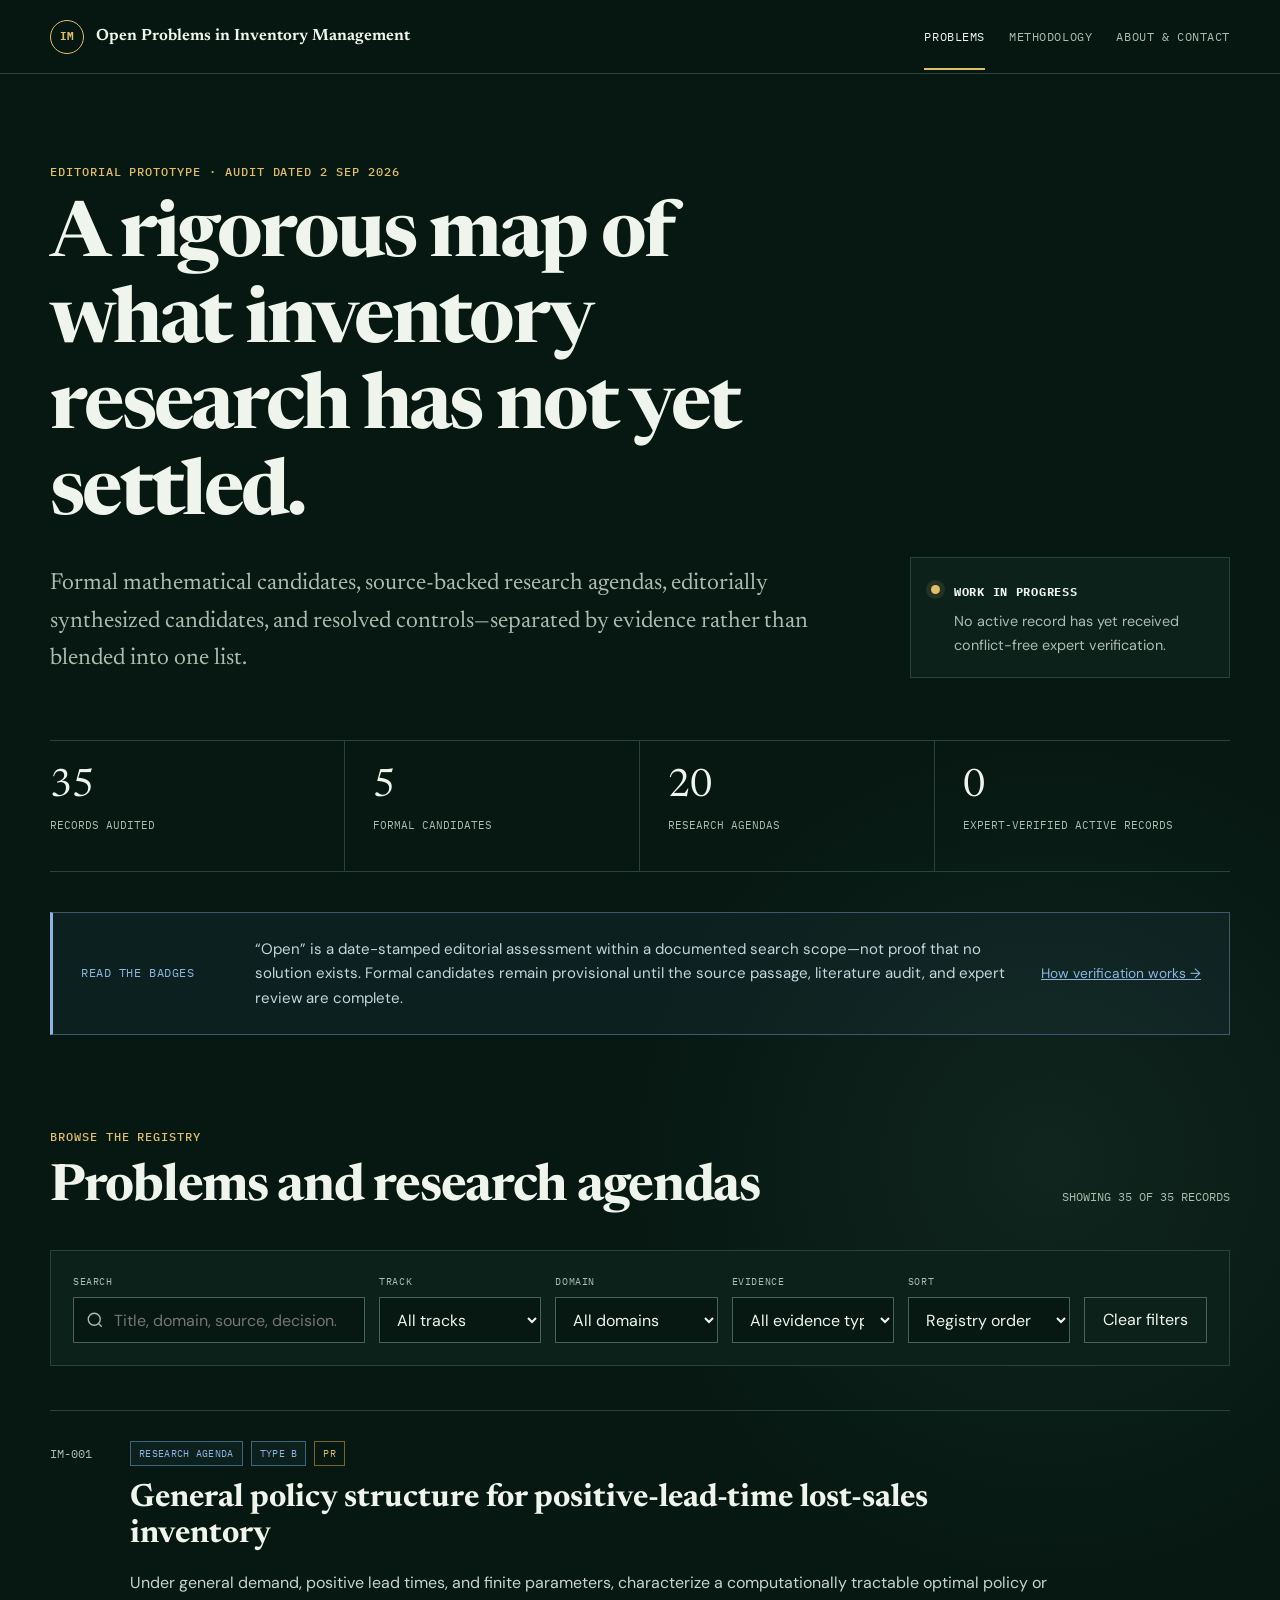
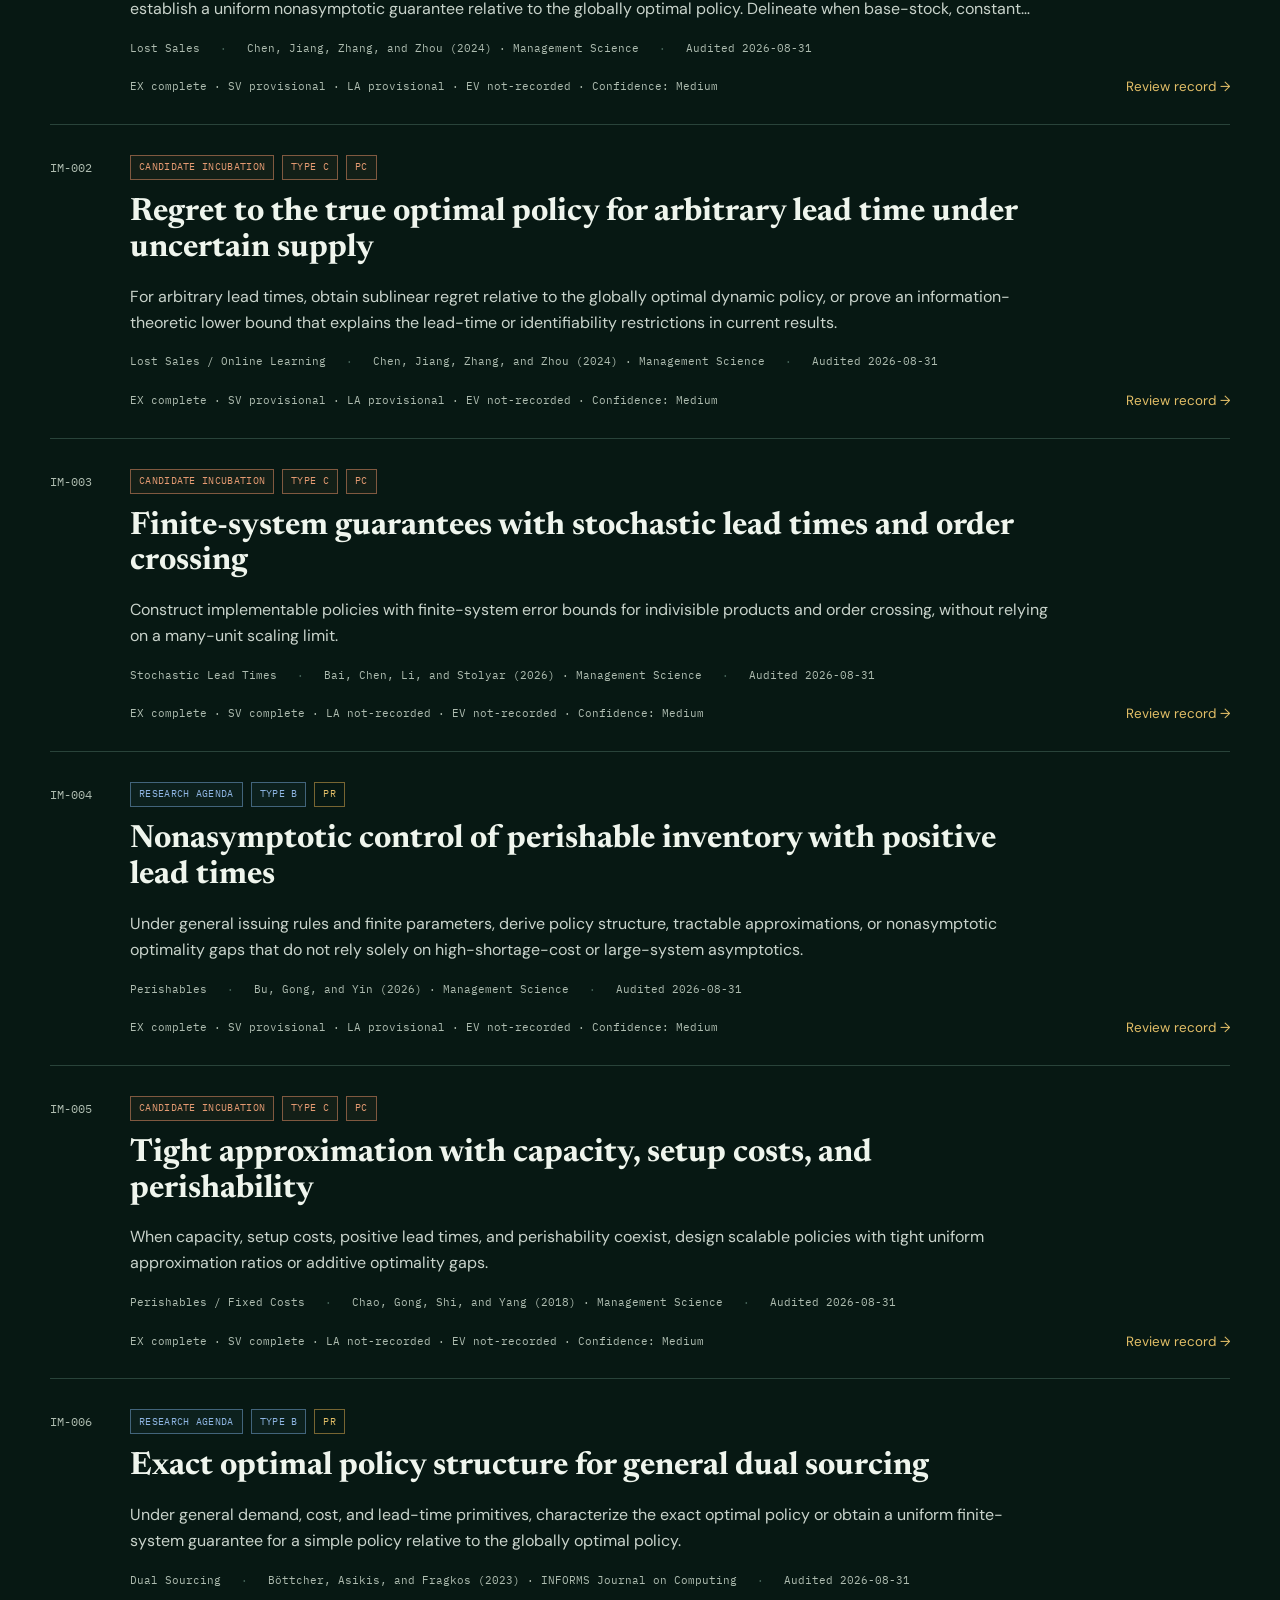
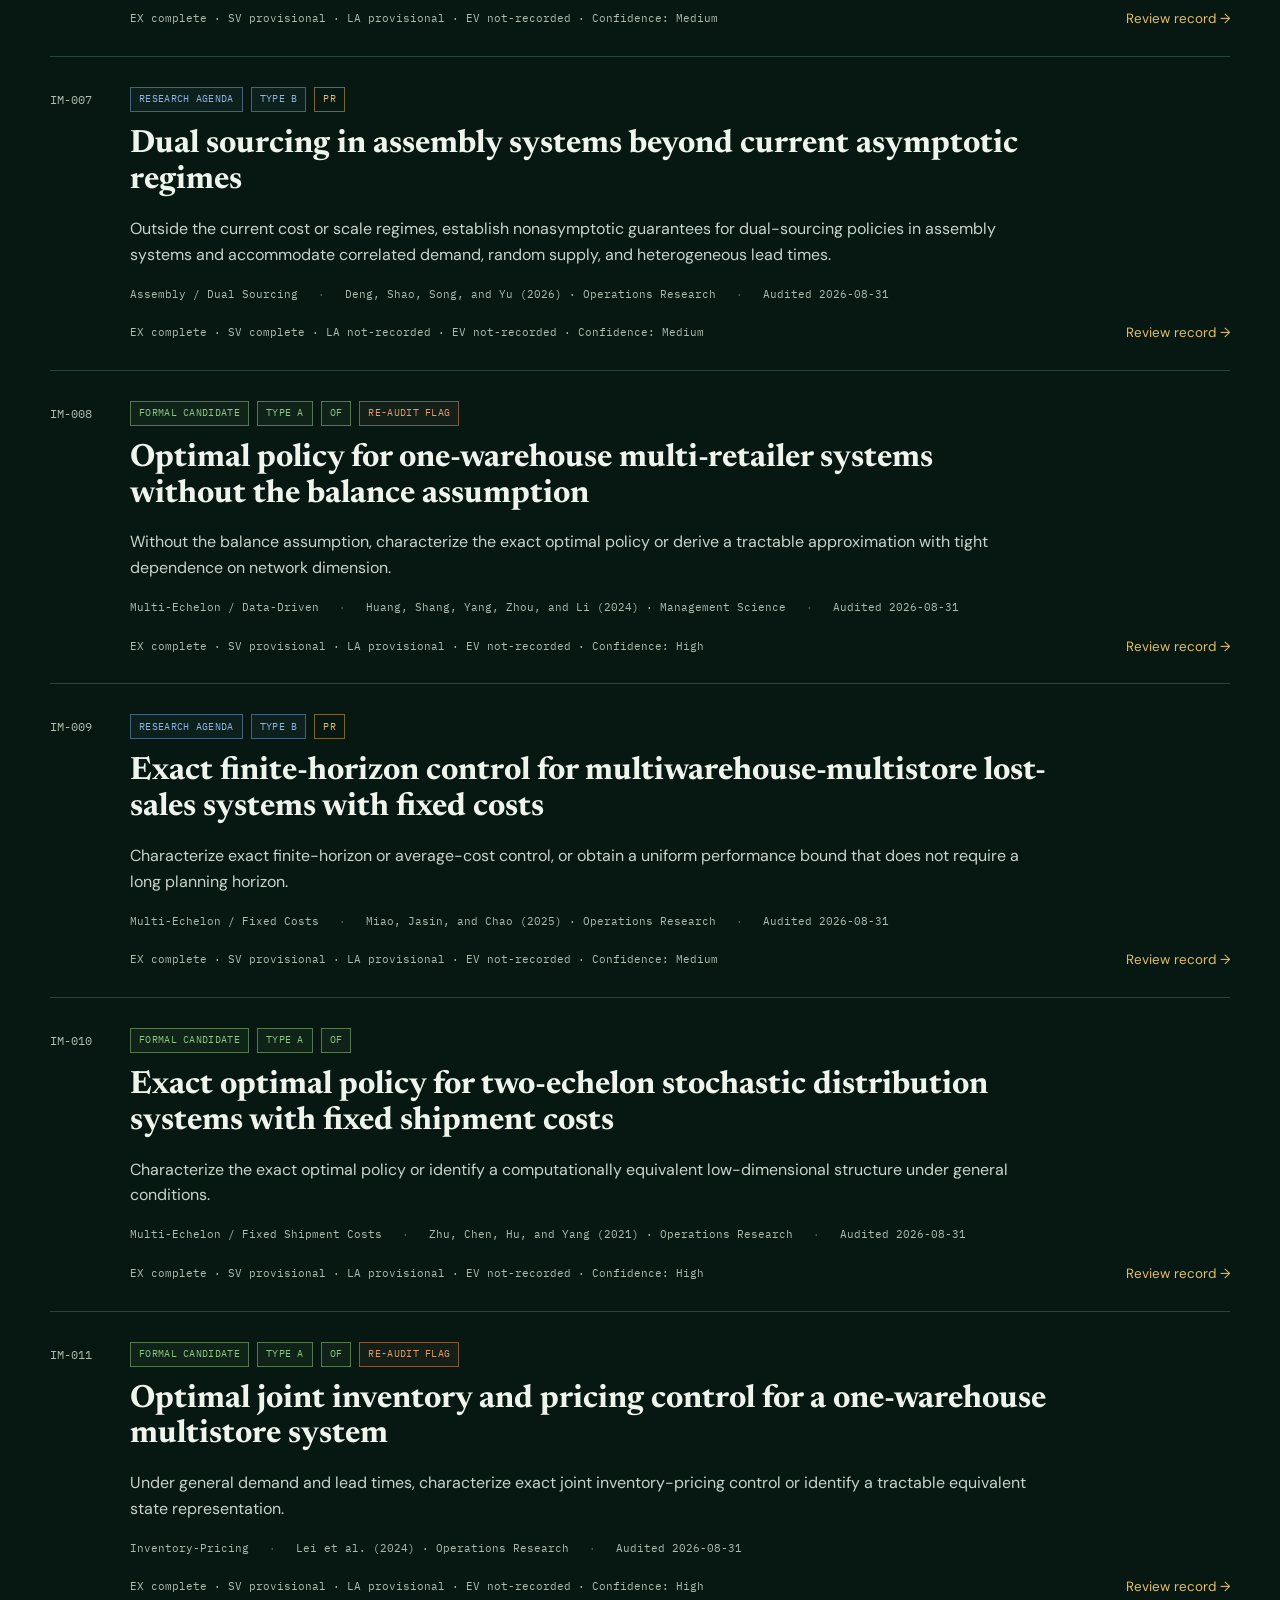
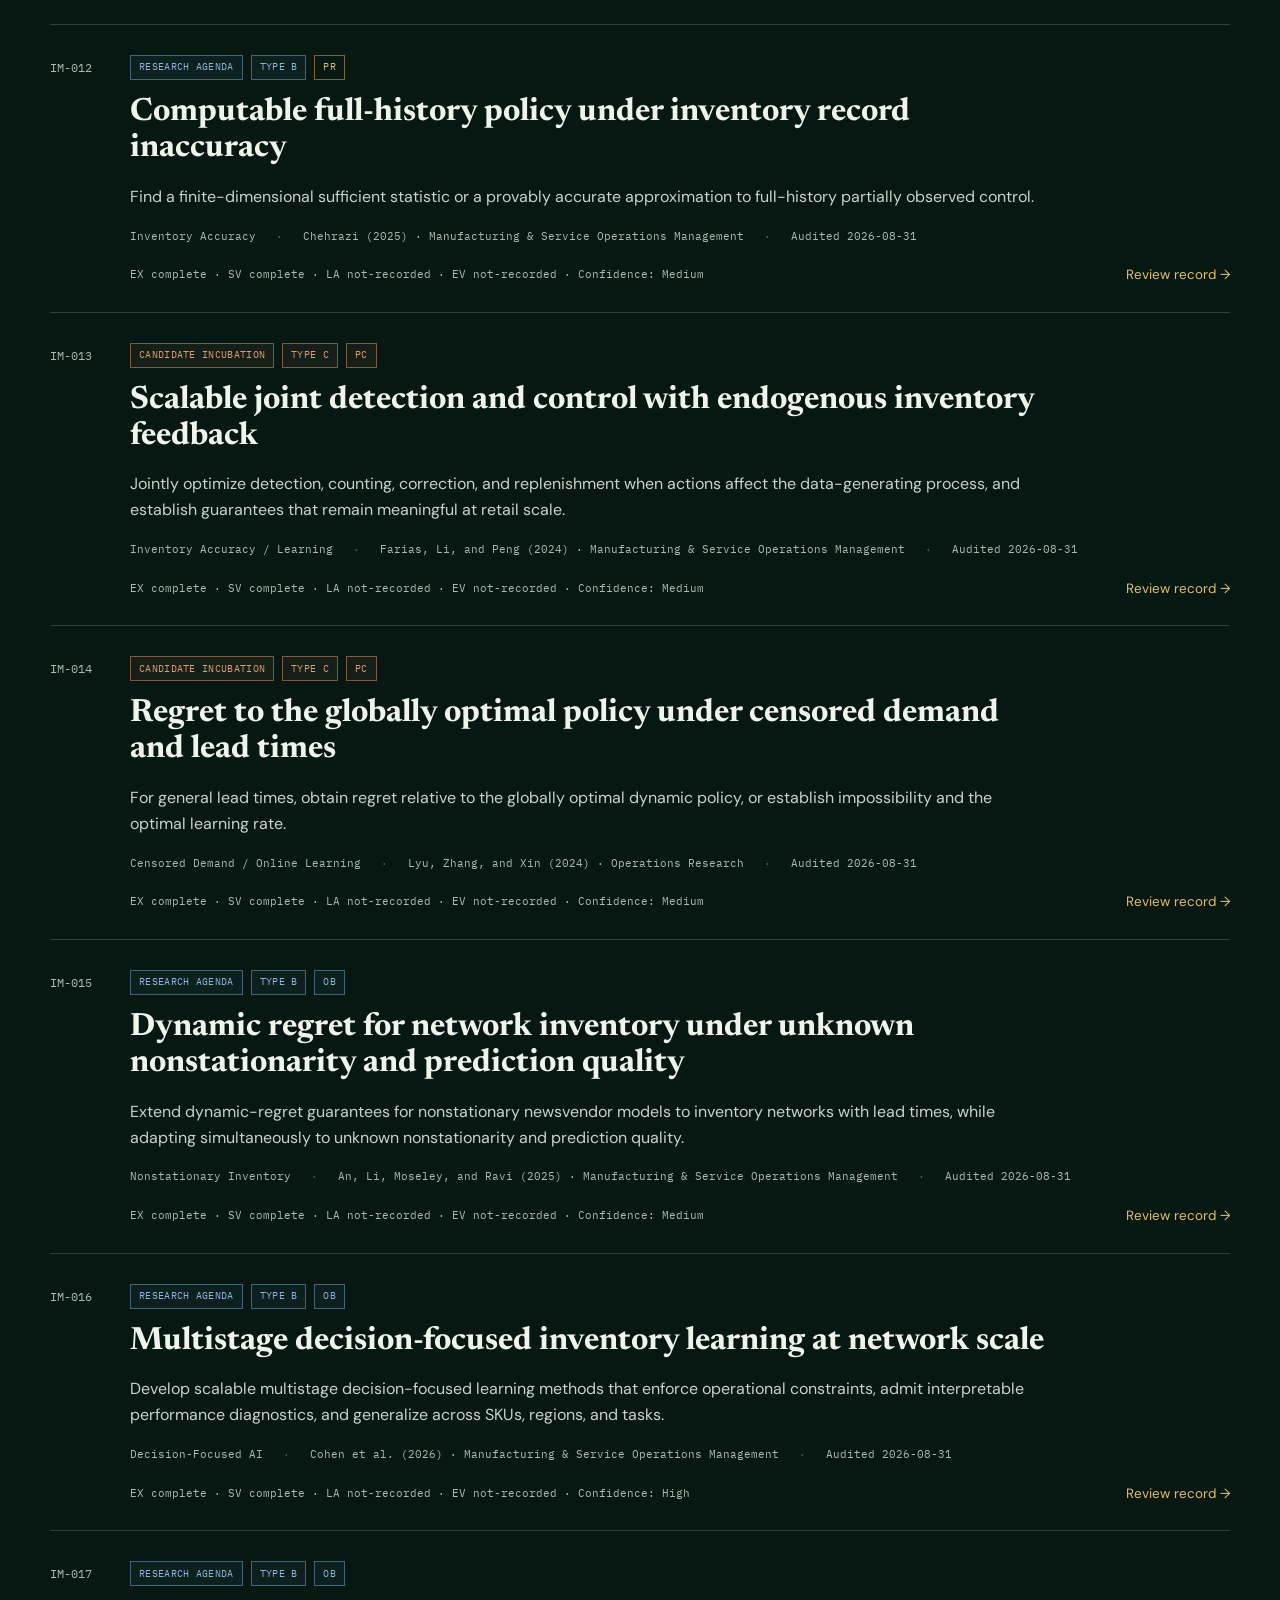
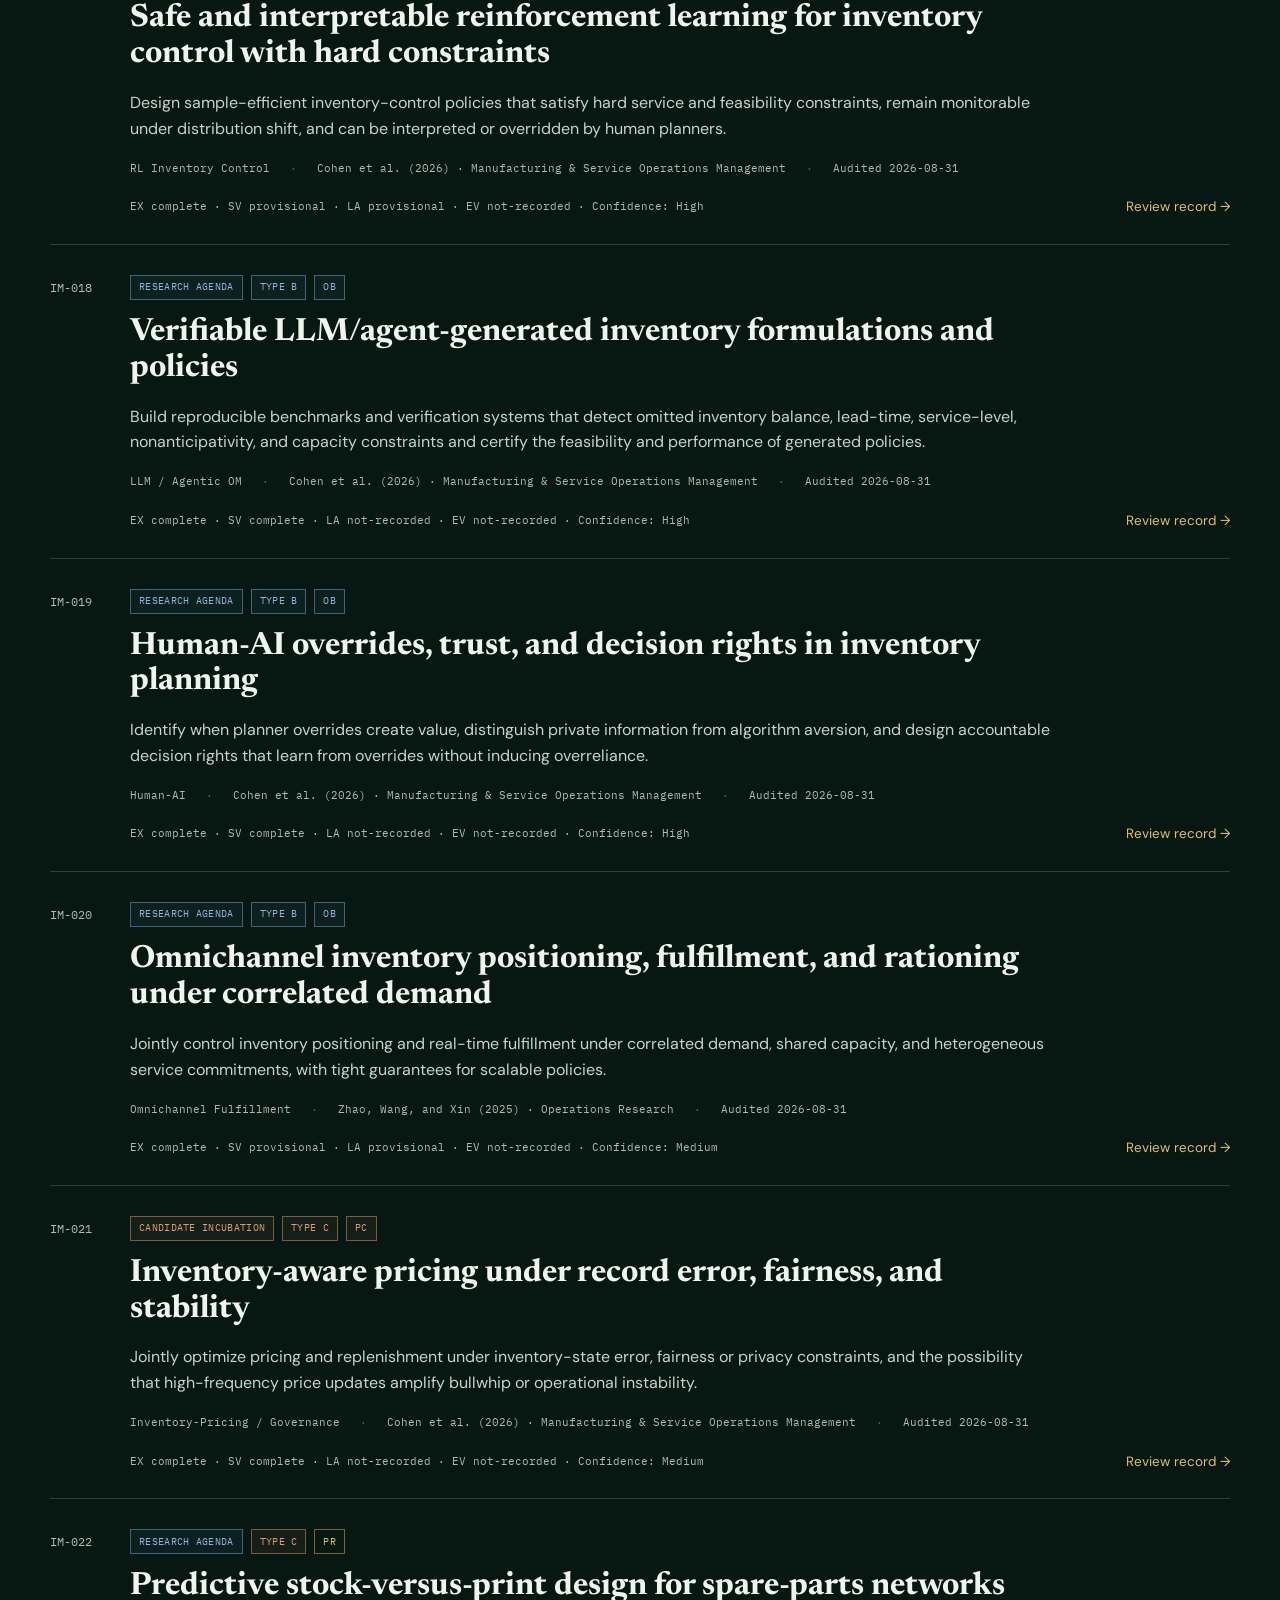
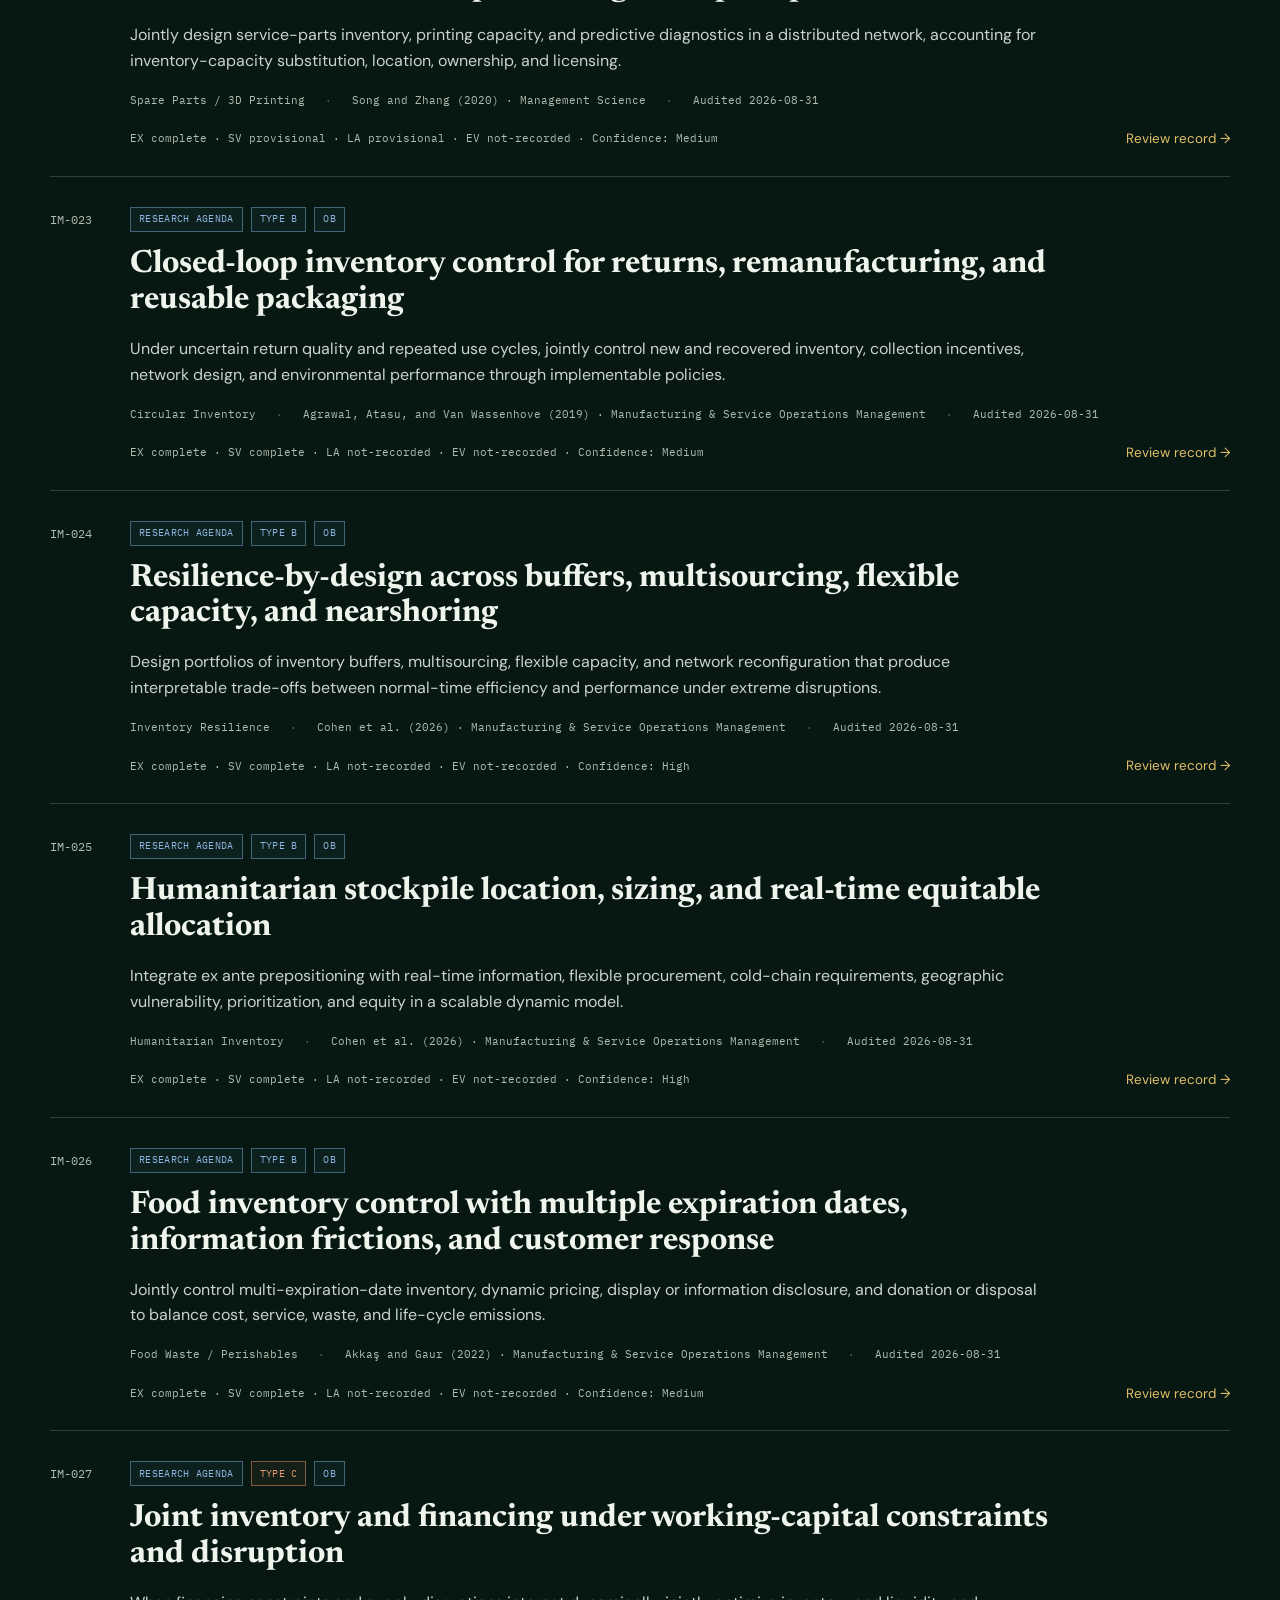
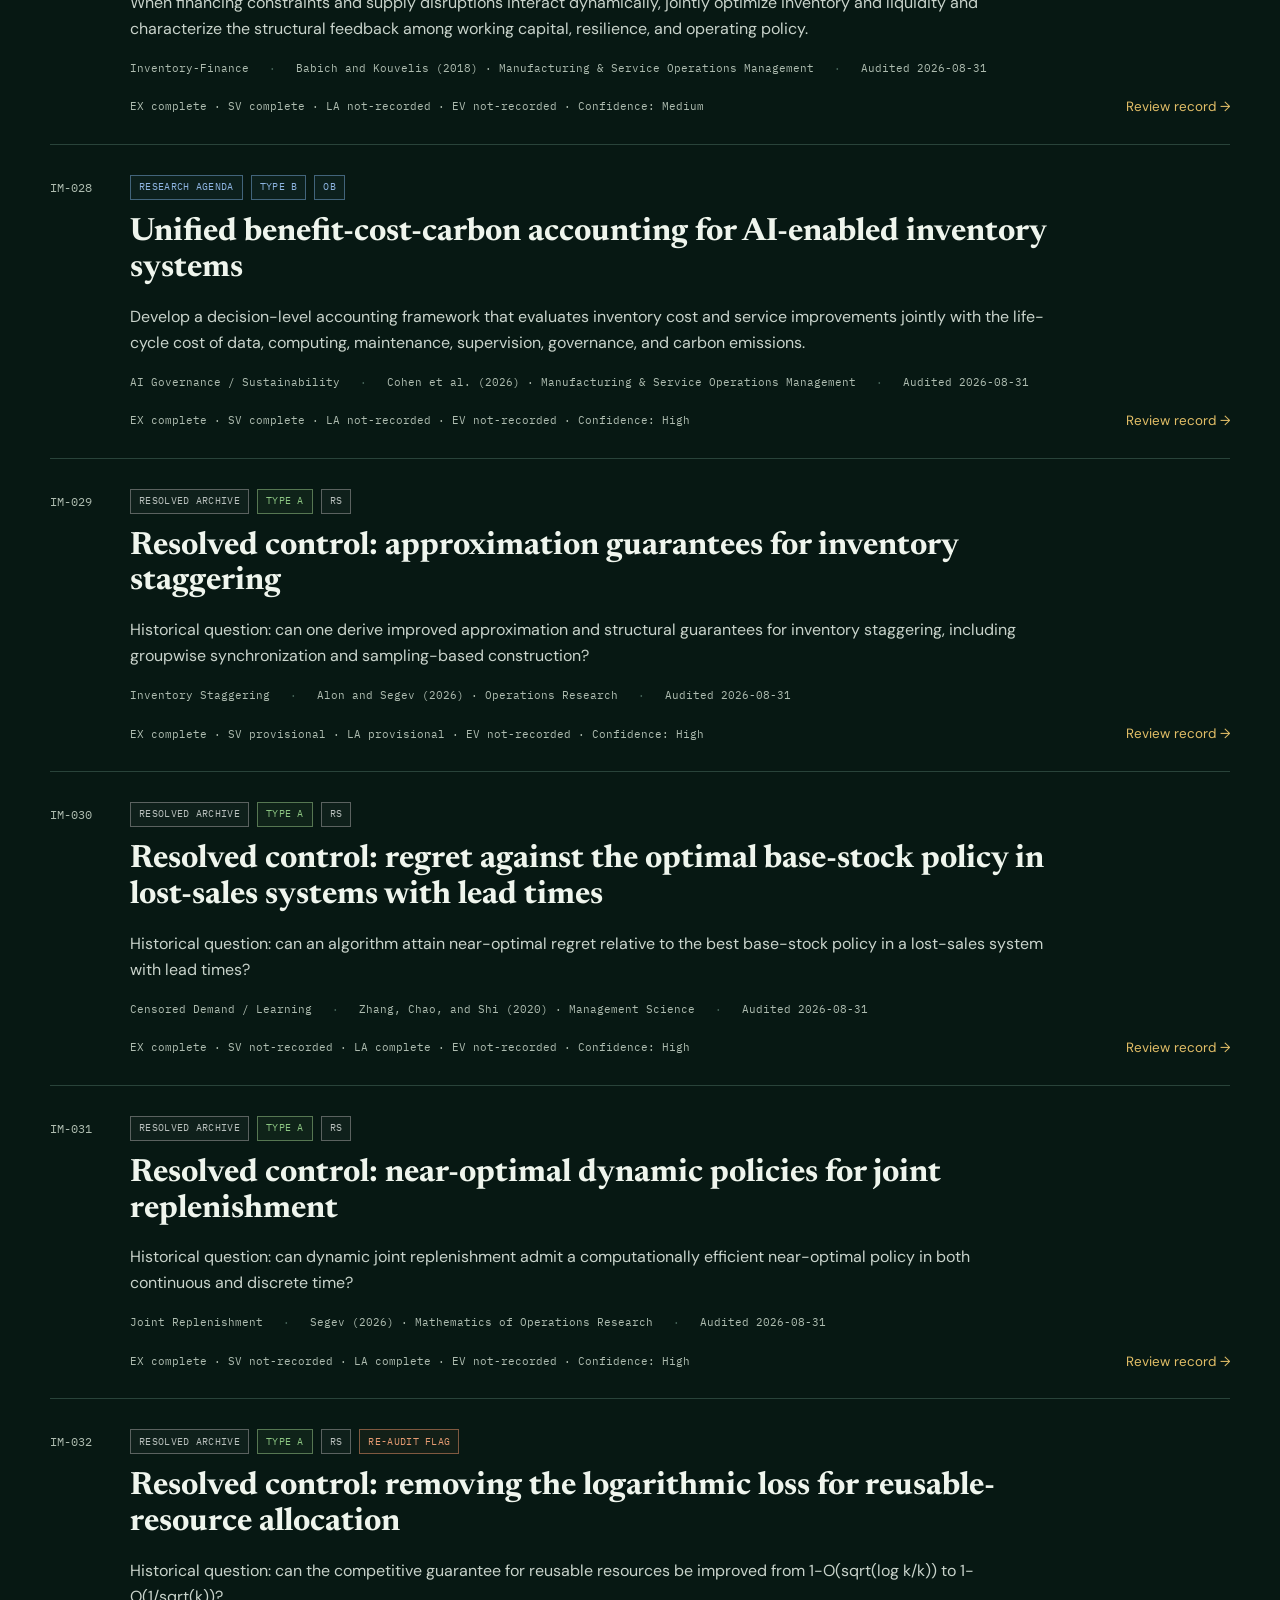
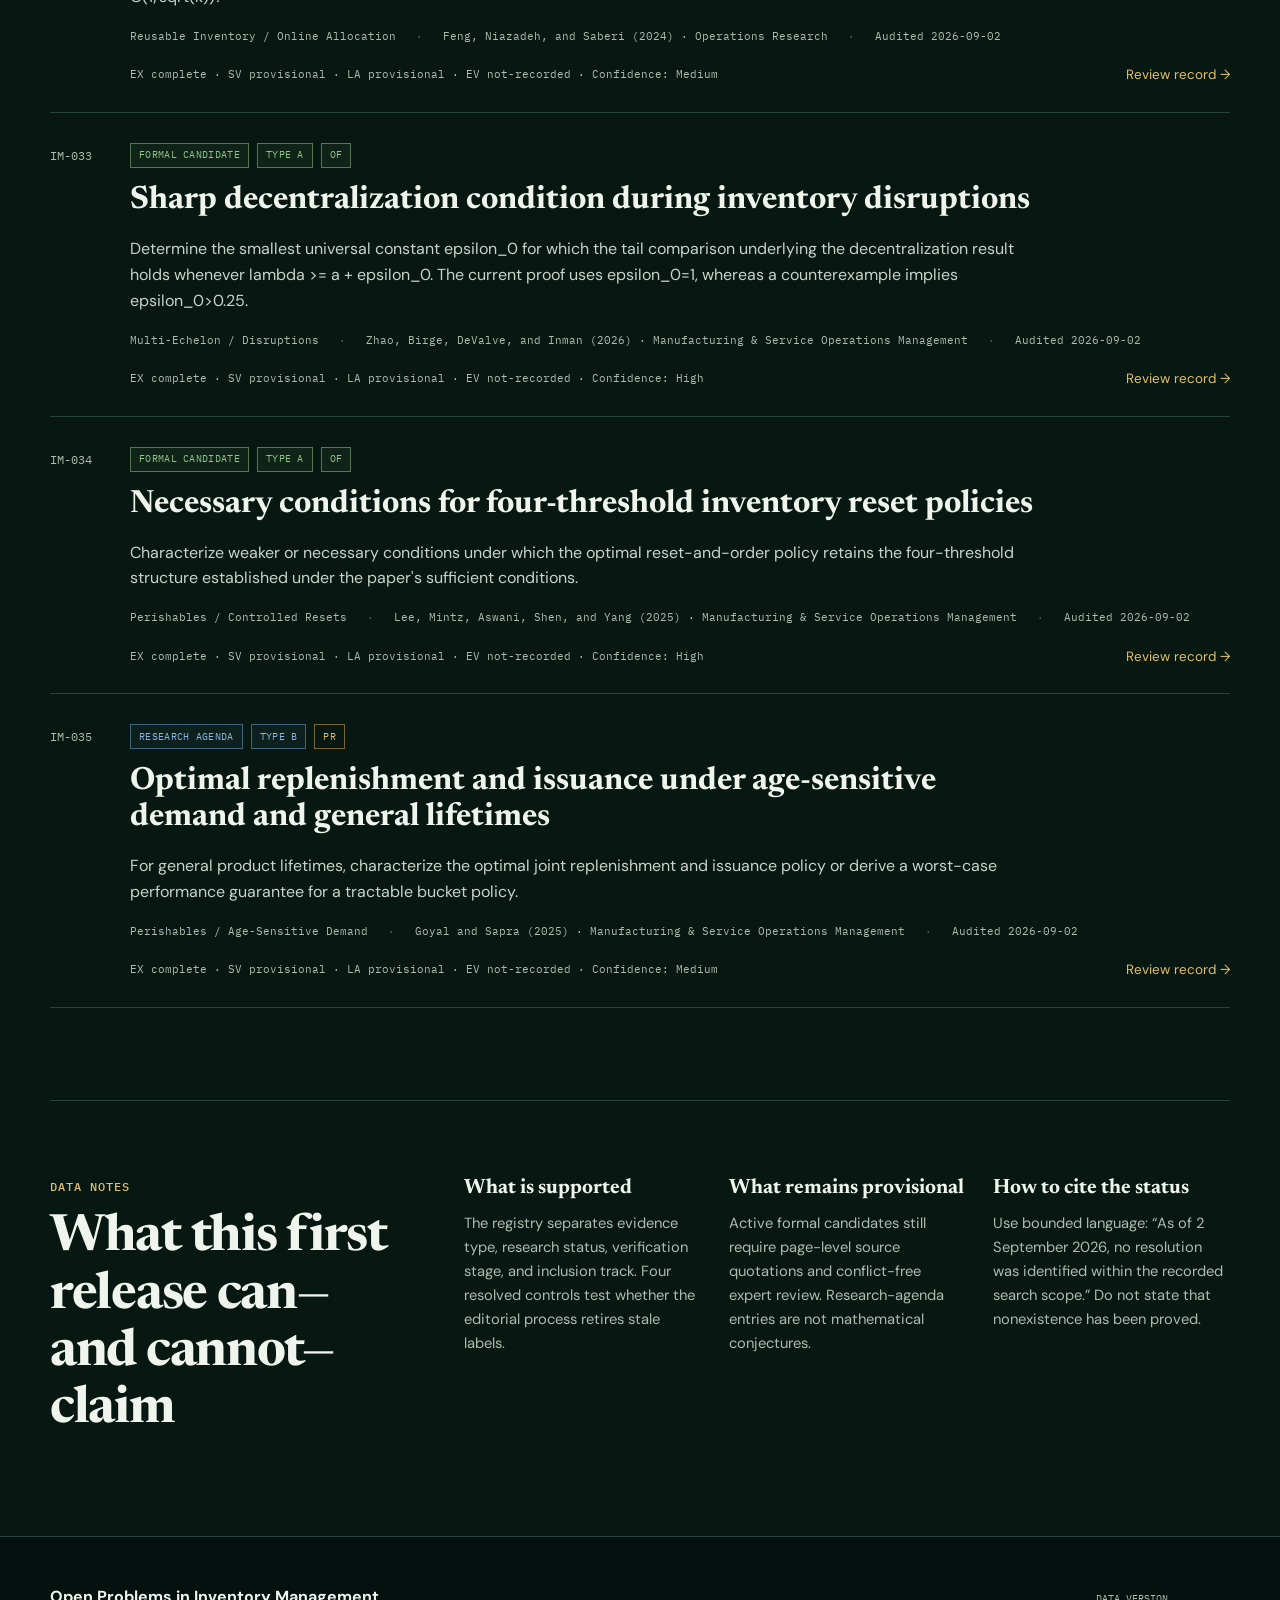
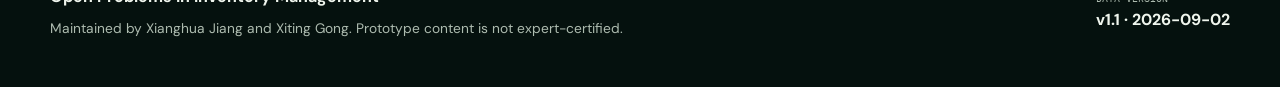
==== index.html @ 767cde1c "Normalize published registry files" ====
<!doctype html>
<html lang="en">
  <head>
    <meta charset="utf-8" />
    <meta name="viewport" content="width=device-width, initial-scale=1" />
    <meta
      name="description"
      content="A date-stamped, evidence-aware registry of open problems and research agendas in inventory management."
    />
    <meta property="og:title" content="Open Problems in Inventory Management" />
    <meta
      property="og:description"
      content="Formal candidates, research agendas, editorial candidates, and resolved controls—kept rigorously separate."
    />
    <meta property="og:image:width" content="1728" />
    <meta property="og:image:height" content="920" />
    <meta name="twitter:card" content="summary_large_image" />
    <meta name="twitter:title" content="Open Problems in Inventory Management" />
    <meta
      name="twitter:description"
      content="An evidence-aware registry for the inventory research community."
    />
    <meta name="twitter:image" content="https://nusjxh.github.io/open-problems-in-inventory-management/assets/open-graph.png" />
    <meta property="og:image" content="https://nusjxh.github.io/open-problems-in-inventory-management/assets/open-graph.png" />
    <link rel="canonical" href="https://nusjxh.github.io/open-problems-in-inventory-management/" />
    <title>Open Problems in Inventory Management</title>
    <link rel="stylesheet" href="assets/styles.css?v=1.1.0" />
    <script defer src="assets/app.js?v=1.1.0"></script>
  </head>
  <body>
    <a class="skip-link" href="#problem-registry">Skip to the registry</a>
    <header class="site-header">
      <a class="brand" href="index.html" aria-label="Open Problems in Inventory Management home">
        <span class="brand-mark" aria-hidden="true">IM</span>
        <span>Open Problems in Inventory Management</span>
      </a>
      <nav aria-label="Primary navigation">
        <a class="active" href="index.html">Problems</a>
        <a href="methodology.html">Methodology</a>
        <a href="about.html">About &amp; contact</a>
      </nav>
    </header>

    <main>
      <section class="hero shell" aria-labelledby="page-title">
        <div class="hero-copy">
          <p class="eyebrow">Editorial prototype · audit dated 2 Sep 2026</p>
          <h1 id="page-title">A rigorous map of what inventory research has not yet settled.</h1>
          <p class="lede">
            Formal mathematical candidates, source-backed research agendas, editorially synthesized
            candidates, and resolved controls—separated by evidence rather than blended into one list.
          </p>
        </div>
        <aside class="hero-note" aria-label="Project status">
          <span class="status-light" aria-hidden="true"></span>
          <div>
            <strong>Work in progress</strong>
            <p>No active record has yet received conflict-free expert verification.</p>
          </div>
        </aside>
      </section>

      <section class="shell stats-grid" aria-label="Registry overview">
        <article>
          <span id="stat-total" class="stat-value">35</span>
          <span class="stat-label">records audited</span>
        </article>
        <article>
          <span id="stat-formal" class="stat-value">5</span>
          <span class="stat-label">formal candidates</span>
        </article>
        <article>
          <span id="stat-agenda" class="stat-value">20</span>
          <span class="stat-label">research agendas</span>
        </article>
        <article>
          <span id="stat-expert" class="stat-value">0</span>
          <span class="stat-label">expert-verified active records</span>
        </article>
      </section>

      <section class="shell evidence-banner" aria-label="Verification warning">
        <div class="banner-kicker">Read the badges</div>
        <p>
          “Open” is a date-stamped editorial assessment within a documented search scope—not proof that
          no solution exists. Formal candidates remain provisional until the source passage, literature
          audit, and expert review are complete.
        </p>
        <a href="methodology.html#verification">How verification works <span aria-hidden="true">→</span></a>
      </section>

      <section id="problem-registry" class="shell registry" aria-labelledby="registry-title">
        <div class="section-heading">
          <div>
            <p class="eyebrow">Browse the registry</p>
            <h2 id="registry-title">Problems and research agendas</h2>
          </div>
          <p id="result-count" class="result-count" aria-live="polite">Loading records…</p>
        </div>

        <form class="filter-panel" id="filters" role="search">
          <label class="search-field">
            <span>Search</span>
            <span class="input-wrap">
              <svg aria-hidden="true" viewBox="0 0 24 24"><path d="m21 21-4.35-4.35m2.35-5.65a8 8 0 1 1-16 0 8 8 0 0 1 16 0Z" /></svg>
              <input id="search" type="search" placeholder="Title, domain, source, decision…" autocomplete="off" />
            </span>
          </label>
          <label>
            <span>Track</span>
            <select id="track-filter"><option value="">All tracks</option></select>
          </label>
          <label>
            <span>Domain</span>
            <select id="domain-filter"><option value="">All domains</option></select>
          </label>
          <label>
            <span>Evidence</span>
            <select id="evidence-filter"><option value="">All evidence types</option></select>
          </label>
          <label>
            <span>Sort</span>
            <select id="sort-filter">
              <option value="id">Registry order</option>
              <option value="confidence">Confidence first</option>
              <option value="audit">Latest audit first</option>
            </select>
          </label>
          <button id="clear-filters" class="secondary-button" type="button">Clear filters</button>
        </form>

        <div id="active-filters" class="active-filters" aria-live="polite"></div>
        <div id="problem-list" class="problem-list"></div>
        <div id="empty-state" class="empty-state" hidden>
          <h3>No matching records</h3>
          <p>Try a broader phrase or clear one of the filters.</p>
        </div>
      </section>

      <section id="data-notes" class="shell data-notes" aria-labelledby="data-notes-title">
        <div>
          <p class="eyebrow">Data notes</p>
          <h2 id="data-notes-title">What this first release can—and cannot—claim</h2>
        </div>
        <div class="note-columns">
          <article>
            <h3>What is supported</h3>
            <p>
              The registry separates evidence type, research status, verification stage, and inclusion
              track. Four resolved controls test whether the editorial process retires stale labels.
            </p>
          </article>
          <article>
            <h3>What remains provisional</h3>
            <p>
              Active formal candidates still require page-level source quotations and conflict-free expert
              review. Research-agenda entries are not mathematical conjectures.
            </p>
          </article>
          <article>
            <h3>How to cite the status</h3>
            <p>
              Use bounded language: “As of 2 September 2026, no resolution was identified within the recorded
              search scope.” Do not state that nonexistence has been proved.
            </p>
          </article>
        </div>
      </section>
    </main>

    <footer class="site-footer">
      <div class="shell footer-grid">
        <div>
          <strong>Open Problems in Inventory Management</strong>
          <p>Maintained by Xianghua Jiang and Xiting Gong. Prototype content is not expert-certified.</p>
        </div>
        <div>
          <span>Data version</span>
          <strong>v1.1 · 2026-09-02</strong>
        </div>
      </div>
    </footer>

    <template id="problem-card-template">
      <article class="problem-card">
        <div class="card-index"></div>
        <div class="card-body">
          <div class="badge-row"></div>
          <h3><a class="problem-link"></a></h3>
          <p class="question-preview"></p>
          <div class="card-meta">
            <span class="domain"></span>
            <span class="source"></span>
            <span class="audit-date"></span>
          </div>
          <div class="card-footer">
            <span class="verification"></span>
            <a class="detail-link">Review record <span aria-hidden="true">→</span></a>
          </div>
        </div>
      </article>
    </template>
  </body>
</html>
---- assets/styles.css ----
@import url("https://fonts.googleapis.com/css2?family=DM+Sans:wght@400;500;600;700&family=IBM+Plex+Mono:wght@400;500&family=Newsreader:opsz,wght@6..72,500;6..72,650&display=swap");

:root {
  color-scheme: dark;
  --ink: #eff5ed;
  --ink-muted: #aebcb0;
  --bg: #071813;
  --bg-raised: #0d211b;
  --bg-soft: #122922;
  --line: #29433a;
  --line-strong: #47645a;
  --accent: #e2be67;
  --accent-soft: #5d4d24;
  --teal: #68c4b1;
  --blue: #8eb5e2;
  --orange: #e59b72;
  --red: #dc827c;
  --green: #8dc783;
  --shell: 1180px;
  --sans: "DM Sans", system-ui, sans-serif;
  --serif: "Newsreader", Georgia, serif;
  --mono: "IBM Plex Mono", monospace;
}

* { box-sizing: border-box; }
html { scroll-behavior: smooth; }
body {
  margin: 0;
  background:
    radial-gradient(circle at 82% 9%, rgba(68, 120, 94, 0.14), transparent 26rem),
    var(--bg);
  color: var(--ink);
  font-family: var(--sans);
  line-height: 1.62;
}
a { color: inherit; }
button, input, select { font: inherit; }
.shell { width: min(calc(100% - 40px), var(--shell)); margin-inline: auto; }
.skip-link { position: fixed; left: 12px; top: -80px; z-index: 20; padding: 10px 14px; background: var(--accent); color: #171308; }
.skip-link:focus { top: 12px; }

.site-header {
  position: sticky;
  top: 0;
  z-index: 10;
  min-height: 74px;
  padding: 0 max(20px, calc((100vw - var(--shell)) / 2));
  display: flex;
  align-items: center;
  justify-content: space-between;
  gap: 24px;
  border-bottom: 1px solid var(--line);
  background: rgba(7, 24, 19, 0.92);
  backdrop-filter: blur(14px);
}
.brand { display: inline-flex; align-items: center; gap: 12px; text-decoration: none; font-family: var(--serif); font-size: 1.02rem; font-weight: 650; }
.brand-mark { display: grid; place-items: center; width: 34px; height: 34px; border: 1px solid var(--accent); border-radius: 50%; color: var(--accent); font-family: var(--mono); font-size: 0.7rem; }
.site-header nav { display: flex; gap: 24px; }
.site-header nav a { padding: 25px 0 22px; border-bottom: 2px solid transparent; color: var(--ink-muted); font-family: var(--mono); font-size: 0.72rem; letter-spacing: 0.05em; text-decoration: none; text-transform: uppercase; }
.site-header nav a:hover, .site-header nav a.active { color: var(--ink); border-bottom-color: var(--accent); }

.hero { min-height: 405px; padding-block: 88px 62px; display: grid; grid-template-columns: minmax(0, 1fr) 320px; align-items: end; gap: 56px; }
.eyebrow, .section-label { margin: 0 0 14px; color: var(--accent); font-family: var(--mono); font-size: 0.74rem; font-weight: 500; letter-spacing: 0.08em; text-transform: uppercase; }
h1, h2, h3 { font-family: var(--serif); line-height: 1.12; }
h1 { max-width: 900px; margin: 0; font-size: clamp(2.8rem, 6vw, 5.6rem); letter-spacing: -0.035em; }
.lede { max-width: 780px; margin: 26px 0 0; color: var(--ink-muted); font-family: var(--serif); font-size: clamp(1.15rem, 2.1vw, 1.45rem); }
.hero-note { display: flex; gap: 14px; padding: 20px; border: 1px solid var(--line); background: var(--bg-raised); }
.hero-note strong { font-family: var(--mono); font-size: 0.74rem; letter-spacing: 0.06em; text-transform: uppercase; }
.hero-note p { margin: 6px 0 0; color: var(--ink-muted); font-size: 0.9rem; }
.status-light { flex: 0 0 auto; width: 9px; height: 9px; margin-top: 7px; border-radius: 50%; background: var(--accent); box-shadow: 0 0 0 5px rgba(226, 190, 103, 0.1); }

.stats-grid { display: grid; grid-template-columns: repeat(4, 1fr); border-block: 1px solid var(--line); }
.stats-grid article { min-height: 130px; padding: 26px 28px; border-right: 1px solid var(--line); }
.stats-grid article:first-child { padding-left: 0; }
.stats-grid article:last-child { border-right: 0; }
.stat-value { display: block; font-family: var(--serif); font-size: 2.45rem; line-height: 1; }
.stat-label { display: block; margin-top: 10px; color: var(--ink-muted); font-family: var(--mono); font-size: 0.7rem; text-transform: uppercase; }

.evidence-banner { margin-top: 40px; padding: 24px 28px; display: grid; grid-template-columns: 150px 1fr auto; gap: 24px; align-items: center; border: 1px solid #3c596f; border-left: 3px solid var(--blue); background: rgba(54, 91, 118, 0.12); }
.banner-kicker { color: var(--blue); font-family: var(--mono); font-size: 0.72rem; letter-spacing: 0.05em; text-transform: uppercase; }
.evidence-banner p { margin: 0; color: #c7d4dc; font-size: 0.94rem; }
.evidence-banner a { color: var(--blue); font-size: 0.86rem; white-space: nowrap; }

.registry { padding-block: 92px; }
.section-heading { margin-bottom: 32px; display: flex; align-items: end; justify-content: space-between; gap: 30px; }
.section-heading h2, .methodology-block h2, .gate-section h2, .data-notes h2 { margin: 0; font-size: clamp(2rem, 4vw, 3.4rem); letter-spacing: -0.025em; }
.result-count { color: var(--ink-muted); font-family: var(--mono); font-size: 0.74rem; text-transform: uppercase; }
.filter-panel { padding: 22px; display: grid; grid-template-columns: 1.8fr repeat(4, 1fr) auto; gap: 14px; align-items: end; border: 1px solid var(--line); background: var(--bg-raised); }
.filter-panel label > span:first-child { display: block; margin-bottom: 8px; color: var(--ink-muted); font-family: var(--mono); font-size: 0.65rem; letter-spacing: 0.06em; text-transform: uppercase; }
.filter-panel input, .filter-panel select { width: 100%; height: 46px; padding: 0 13px; border: 1px solid var(--line-strong); border-radius: 0; outline: none; background: var(--bg); color: var(--ink); }
.filter-panel input:focus, .filter-panel select:focus { border-color: var(--accent); box-shadow: 0 0 0 2px rgba(226, 190, 103, 0.15); }
.input-wrap { position: relative; display: block; }
.input-wrap svg { position: absolute; left: 13px; top: 14px; width: 18px; fill: none; stroke: var(--ink-muted); stroke-width: 1.8; }
.input-wrap input { padding-left: 40px; }
.secondary-button, .primary-button { min-height: 46px; padding: 0 18px; border: 1px solid var(--line-strong); background: transparent; color: var(--ink); cursor: pointer; text-decoration: none; }
.secondary-button:hover { border-color: var(--accent); color: var(--accent); }
.active-filters { min-height: 44px; padding-block: 12px; display: flex; flex-wrap: wrap; gap: 8px; }
.filter-chip { padding: 6px 10px; border: 1px solid var(--line); color: var(--ink-muted); font-family: var(--mono); font-size: 0.67rem; }

.problem-list { border-top: 1px solid var(--line); }
.problem-card { display: grid; grid-template-columns: 80px 1fr; border-bottom: 1px solid var(--line); transition: background 160ms ease; }
.problem-card:hover { background: rgba(18, 41, 34, 0.7); }
.card-index { padding-top: 34px; color: var(--ink-muted); font-family: var(--mono); font-size: 0.72rem; }
.card-body { padding: 30px 0 26px; }
.badge-row { display: flex; flex-wrap: wrap; gap: 8px; }
.badge { display: inline-flex; align-items: center; min-height: 25px; padding: 3px 8px; border: 1px solid var(--line); color: var(--ink-muted); font-family: var(--mono); font-size: 0.64rem; letter-spacing: 0.03em; text-transform: uppercase; }
.badge-formal, .badge-a, .badge-of { border-color: #567752; color: var(--green); background: rgba(87, 127, 82, 0.1); }
.badge-agenda, .badge-b, .badge-ob { border-color: #42647b; color: var(--blue); background: rgba(66, 100, 123, 0.1); }
.badge-candidate, .badge-c, .badge-pc { border-color: #805940; color: var(--orange); background: rgba(128, 89, 64, 0.1); }
.badge-resolved, .badge-rs { border-color: #5b6260; color: #b9c0bd; background: rgba(91, 98, 96, 0.1); }
.badge-pr { border-color: #776532; color: var(--accent); }
.problem-card h3 { max-width: 920px; margin: 15px 0 0; font-size: clamp(1.35rem, 2.5vw, 2rem); }
.problem-link { text-decoration: none; }
.problem-link:hover { color: var(--accent); }
.question-preview { max-width: 920px; margin: 17px 0 0; color: #c9d3cb; }
.card-meta { margin-top: 18px; display: flex; flex-wrap: wrap; gap: 8px 20px; color: var(--ink-muted); font-family: var(--mono); font-size: 0.67rem; }
.card-meta span + span::before { content: "·"; margin-right: 20px; color: var(--line-strong); }
.card-footer { margin-top: 19px; display: flex; align-items: center; justify-content: space-between; gap: 20px; }
.verification { color: var(--ink-muted); font-family: var(--mono); font-size: 0.68rem; }
.detail-link { color: var(--accent); font-size: 0.84rem; text-decoration: none; }
.empty-state { padding: 60px 20px; border: 1px solid var(--line); text-align: center; }
.empty-state h3 { margin: 0; font-size: 2rem; }
.empty-state p { color: var(--ink-muted); }

.data-notes { padding-block: 76px 96px; display: grid; grid-template-columns: 0.9fr 2fr; gap: 70px; border-top: 1px solid var(--line); }
.note-columns { display: grid; grid-template-columns: repeat(3, 1fr); gap: 28px; }
.note-columns h3 { margin: 0 0 12px; font-size: 1.3rem; }
.note-columns p { margin: 0; color: var(--ink-muted); font-size: 0.92rem; }

.site-footer { border-top: 1px solid var(--line); background: #05110e; }
.footer-grid { min-height: 150px; display: grid; grid-template-columns: 1fr auto; align-items: center; gap: 30px; }
.site-footer p { margin: 7px 0 0; color: var(--ink-muted); font-size: 0.86rem; }
.site-footer span { display: block; color: var(--ink-muted); font-family: var(--mono); font-size: 0.65rem; text-transform: uppercase; }
.site-footer a { color: var(--accent); text-decoration: none; }

.detail-shell { padding-block: 48px 96px; }
.back-link { display: inline-block; margin-bottom: 36px; color: var(--ink-muted); font-family: var(--mono); font-size: 0.72rem; text-decoration: none; }
.back-link:hover { color: var(--accent); }
.loading-panel { padding: 50px; border: 1px solid var(--line); color: var(--ink-muted); text-align: center; }
.detail-warning { margin-bottom: 32px; padding: 18px 22px; border: 1px solid #805940; border-left: 3px solid var(--orange); background: rgba(128, 89, 64, 0.1); color: #e1c6b6; }
.record-header { padding-bottom: 45px; }
.record-id { margin-bottom: 14px; color: var(--ink-muted); font-family: var(--mono); font-size: 0.74rem; }
.record-header h1 { margin-top: 22px; font-size: clamp(2.7rem, 5.4vw, 5.2rem); }
.record-source { margin: 20px 0 0; color: var(--blue); }
.record-source a { text-decoration-thickness: 1px; text-underline-offset: 3px; }
.record-facts { display: grid; grid-template-columns: repeat(3, 1fr); border: 1px solid var(--line); }
.record-facts div { min-height: 105px; padding: 22px; border-right: 1px solid var(--line); border-bottom: 1px solid var(--line); }
.record-facts div:nth-child(3n) { border-right: 0; }
.record-facts div:nth-child(n+4) { border-bottom: 0; }
.record-facts span { display: block; margin-bottom: 9px; color: var(--ink-muted); font-family: var(--mono); font-size: 0.64rem; text-transform: uppercase; }
.record-layout { margin-top: 70px; display: grid; grid-template-columns: minmax(0, 1fr) 340px; gap: 80px; }
.record-main > section { padding-bottom: 58px; }
.record-main h2, .record-aside h2 { margin: 0 0 18px; font-size: 2rem; }
.record-main p { color: #cbd5cd; }
.emphasis-copy { padding-left: 20px; border-left: 2px solid var(--accent); font-family: var(--serif); font-size: 1.25rem; }
.definition-grid { display: grid; gap: 14px; }
.definition-grid div { padding: 18px 20px; border: 1px solid var(--line); background: var(--bg-raised); }
.definition-grid dt { color: var(--accent); font-family: var(--mono); font-size: 0.66rem; text-transform: uppercase; }
.definition-grid dd { margin: 8px 0 0; color: #cbd5cd; }
.source-callout { padding: 24px; border: 1px solid var(--line); background: var(--bg-raised); }
.source-callout p { margin-top: 0; }
.source-caveat { padding-top: 16px; border-top: 1px solid var(--line); color: var(--ink-muted) !important; font-size: 0.82rem; }
.record-aside { align-self: start; position: sticky; top: 104px; }
.record-aside section { padding: 22px; border: 1px solid var(--line); border-bottom: 0; background: var(--bg-raised); }
.record-aside section:last-child { border-bottom: 1px solid var(--line); }
.record-aside h2 { font-family: var(--mono); font-size: 0.72rem; text-transform: uppercase; }
.record-aside p { margin: 0; color: var(--ink-muted); font-size: 0.88rem; }
.primary-button { display: inline-flex; align-items: center; background: var(--accent); color: #1d180a; }
.team-grid { display: grid; grid-template-columns: repeat(2, minmax(0, 1fr)); gap: 18px; }
.team-grid article, .contact-panel { padding: 28px; border: 1px solid var(--line); background: var(--bg-raised); }
.team-grid h3 { margin: 18px 0 8px; font-size: 1.55rem; }
.team-grid a, .contact-panel a:not(.primary-button):not(.secondary-button) { color: var(--blue); }
.team-initials { display: grid; place-items: center; width: 54px; height: 54px; border: 1px solid var(--accent); border-radius: 50%; color: var(--accent); font-family: var(--mono); }
.contact-panel > p:first-child { margin-top: 0; color: var(--ink-muted); }
.contact-actions { margin: 24px 0; display: flex; flex-wrap: wrap; gap: 12px; }
.contact-actions .primary-button, .contact-actions .secondary-button { min-height: 46px; }

.methodology-hero { padding-block: 92px 82px; }
.methodology-hero h1 { max-width: 1000px; }
.gate-section, .methodology-block { padding-block: 76px; border-top: 1px solid var(--line); }
.gate-flow { margin-top: 36px; display: grid; grid-template-columns: 1fr auto 1fr auto 1fr; gap: 16px; align-items: stretch; }
.gate-flow article { padding: 26px; border: 1px solid var(--line); background: var(--bg-raised); }
.gate-flow h3 { margin: 18px 0 10px; font-size: 1.5rem; }
.gate-flow p { margin: 0; color: var(--ink-muted); }
.gate-flow .accent-card { border-color: var(--accent-soft); }
.step-number { color: var(--accent); font-family: var(--mono); font-size: 0.7rem; }
.flow-arrow { display: grid; place-items: center; color: var(--line-strong); }
.methodology-block { display: grid; grid-template-columns: 0.8fr 2fr; gap: 70px; }
.taxonomy-grid { display: grid; grid-template-columns: repeat(3, 1fr); gap: 16px; }
.taxonomy-grid article { padding: 24px; border: 1px solid var(--line); background: var(--bg-raised); }
.taxonomy-grid h3 { margin: 18px 0 12px; font-size: 1.45rem; }
.taxonomy-grid p { color: var(--ink-muted); }
.taxonomy-grid small { color: var(--accent); }
.verification-timeline { margin: 0; padding: 0; list-style: none; }
.verification-timeline li { position: relative; min-height: 95px; display: grid; grid-template-columns: 54px 1fr; gap: 18px; }
.verification-timeline li::before { content: ""; position: absolute; left: 26px; top: 43px; bottom: 0; border-left: 1px solid var(--line-strong); }
.verification-timeline li:last-child::before { display: none; }
.verification-timeline li > span { display: grid; place-items: center; align-self: start; width: 54px; height: 38px; border: 1px solid var(--line-strong); color: var(--accent); font-family: var(--mono); }
.verification-timeline strong { font-family: var(--serif); font-size: 1.25rem; }
.verification-timeline p { margin: 4px 0 0; color: var(--ink-muted); }
.method-note { grid-column: 2; margin-top: -24px; padding: 18px 20px; border-left: 3px solid var(--accent); background: rgba(226, 190, 103, 0.08); color: #d7cba9; }
.rule-table { border-top: 1px solid var(--line); }
.rule-row { display: grid; grid-template-columns: 0.8fr 1fr 1.6fr; gap: 20px; padding: 18px 12px; border-bottom: 1px solid var(--line); color: var(--ink-muted); font-size: 0.9rem; }
.rule-head { color: var(--accent); font-family: var(--mono); font-size: 0.67rem; text-transform: uppercase; }
.rule-row strong { color: var(--ink); }

@media (max-width: 980px) {
  .hero { grid-template-columns: 1fr; gap: 30px; }
  .hero-note { max-width: 520px; }
  .filter-panel { grid-template-columns: repeat(2, 1fr); }
  .search-field { grid-column: span 2; }
  .stats-grid { grid-template-columns: repeat(2, 1fr); }
  .stats-grid article:nth-child(2) { border-right: 0; }
  .stats-grid article:first-child { padding-left: 28px; }
  .data-notes, .methodology-block { grid-template-columns: 1fr; gap: 34px; }
  .method-note { grid-column: 1; }
  .note-columns { grid-template-columns: 1fr; }
  .record-layout { grid-template-columns: 1fr; gap: 30px; }
  .record-aside { position: static; }
  .gate-flow { grid-template-columns: 1fr; }
  .flow-arrow { transform: rotate(90deg); }
  .taxonomy-grid { grid-template-columns: 1fr; }
  .team-grid { grid-template-columns: 1fr; }
}

@media (max-width: 680px) {
  .shell { width: min(calc(100% - 28px), var(--shell)); }
  .site-header { min-height: 66px; padding-inline: 14px; }
  .brand span:last-child { display: none; }
  .site-header nav { gap: 14px; }
  .site-header nav a { padding-block: 22px 18px; font-size: 0.64rem; }
  .hero { min-height: auto; padding-block: 62px 44px; }
  h1 { font-size: 2.7rem; }
  .stats-grid article { padding: 22px 14px !important; }
  .evidence-banner { grid-template-columns: 1fr; }
  .registry { padding-block: 64px; }
  .section-heading { align-items: start; flex-direction: column; }
  .filter-panel { grid-template-columns: 1fr; }
  .search-field { grid-column: auto; }
  .problem-card { grid-template-columns: 1fr; }
  .card-index { padding: 24px 0 0; }
  .card-body { padding-top: 12px; }
  .card-footer { align-items: start; flex-direction: column; }
  .record-facts { grid-template-columns: 1fr; }
  .record-facts div { border-right: 0; border-bottom: 1px solid var(--line) !important; }
  .record-facts div:last-child { border-bottom: 0 !important; }
  .rule-row { grid-template-columns: 1fr; gap: 6px; }
  .footer-grid { grid-template-columns: 1fr; padding-block: 35px; }
}

@media (prefers-reduced-motion: reduce) {
  html { scroll-behavior: auto; }
  *, *::before, *::after { transition-duration: 0.01ms !important; }
}
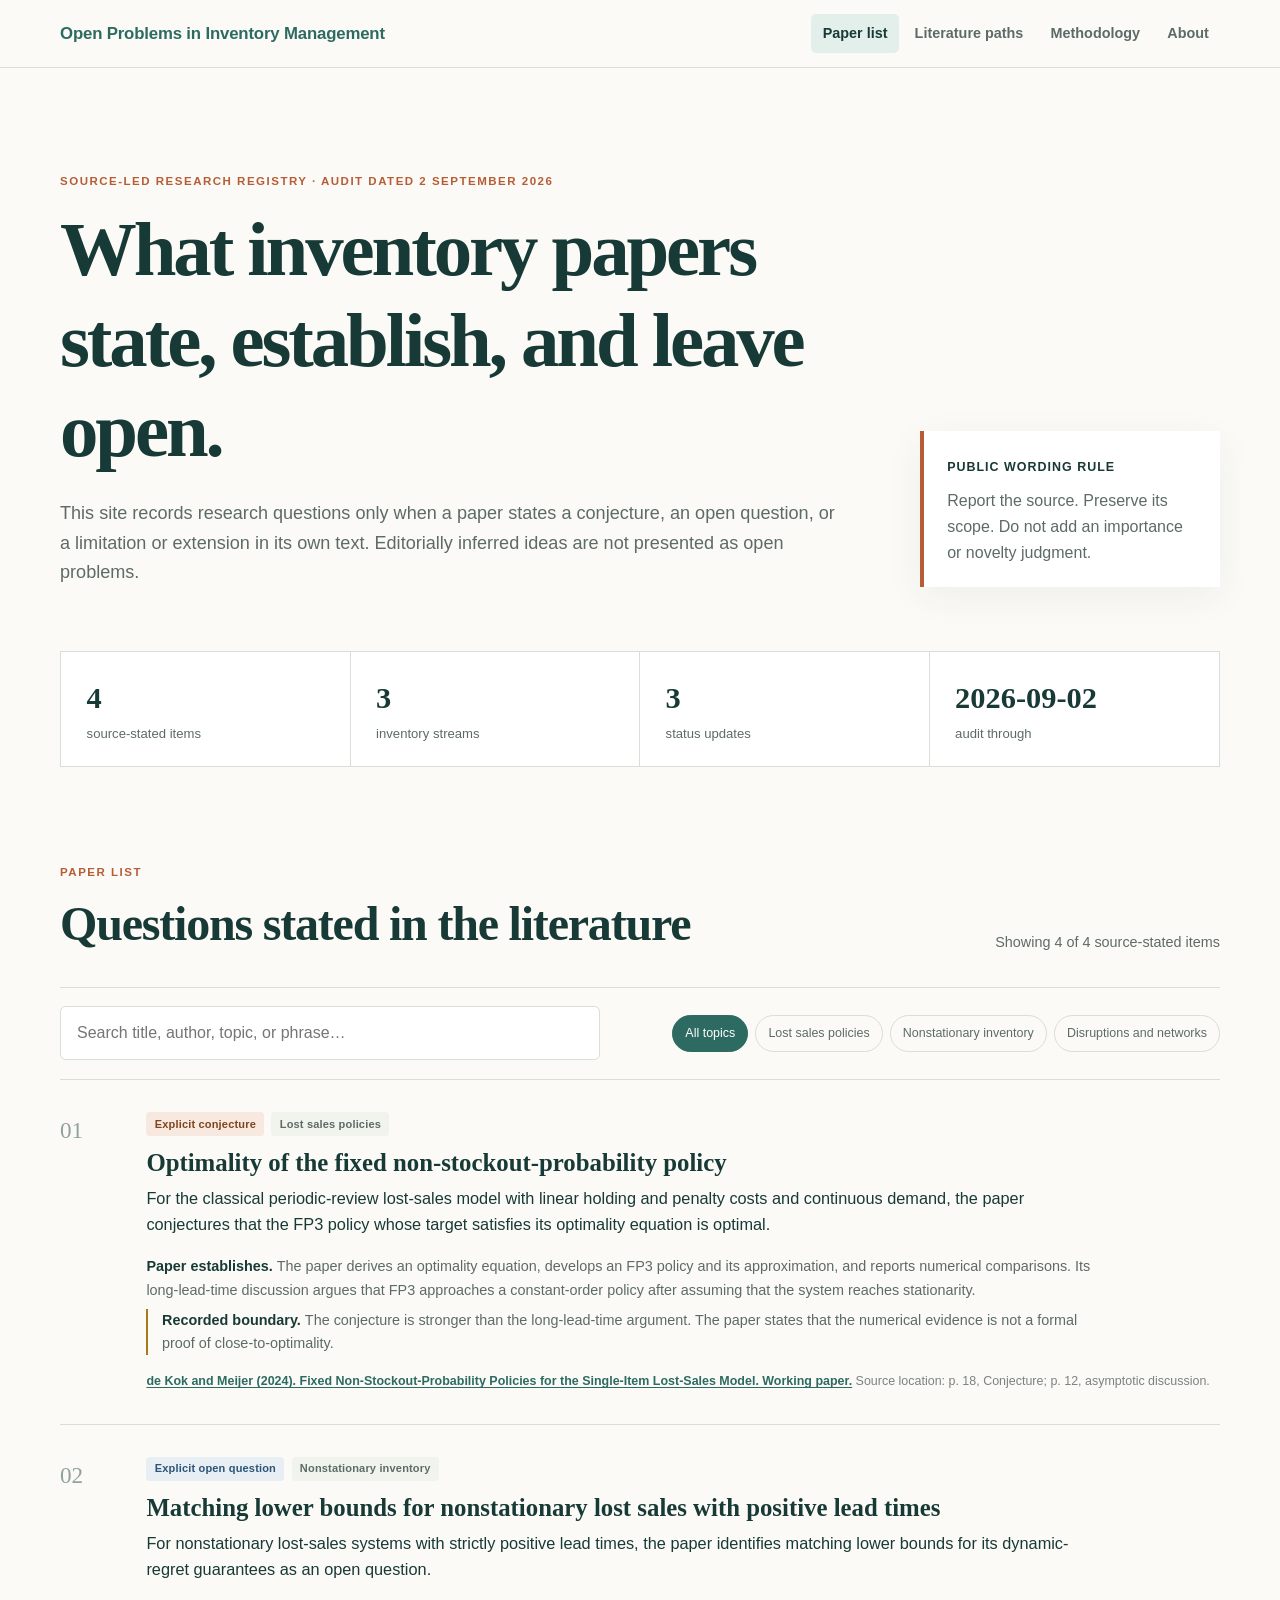
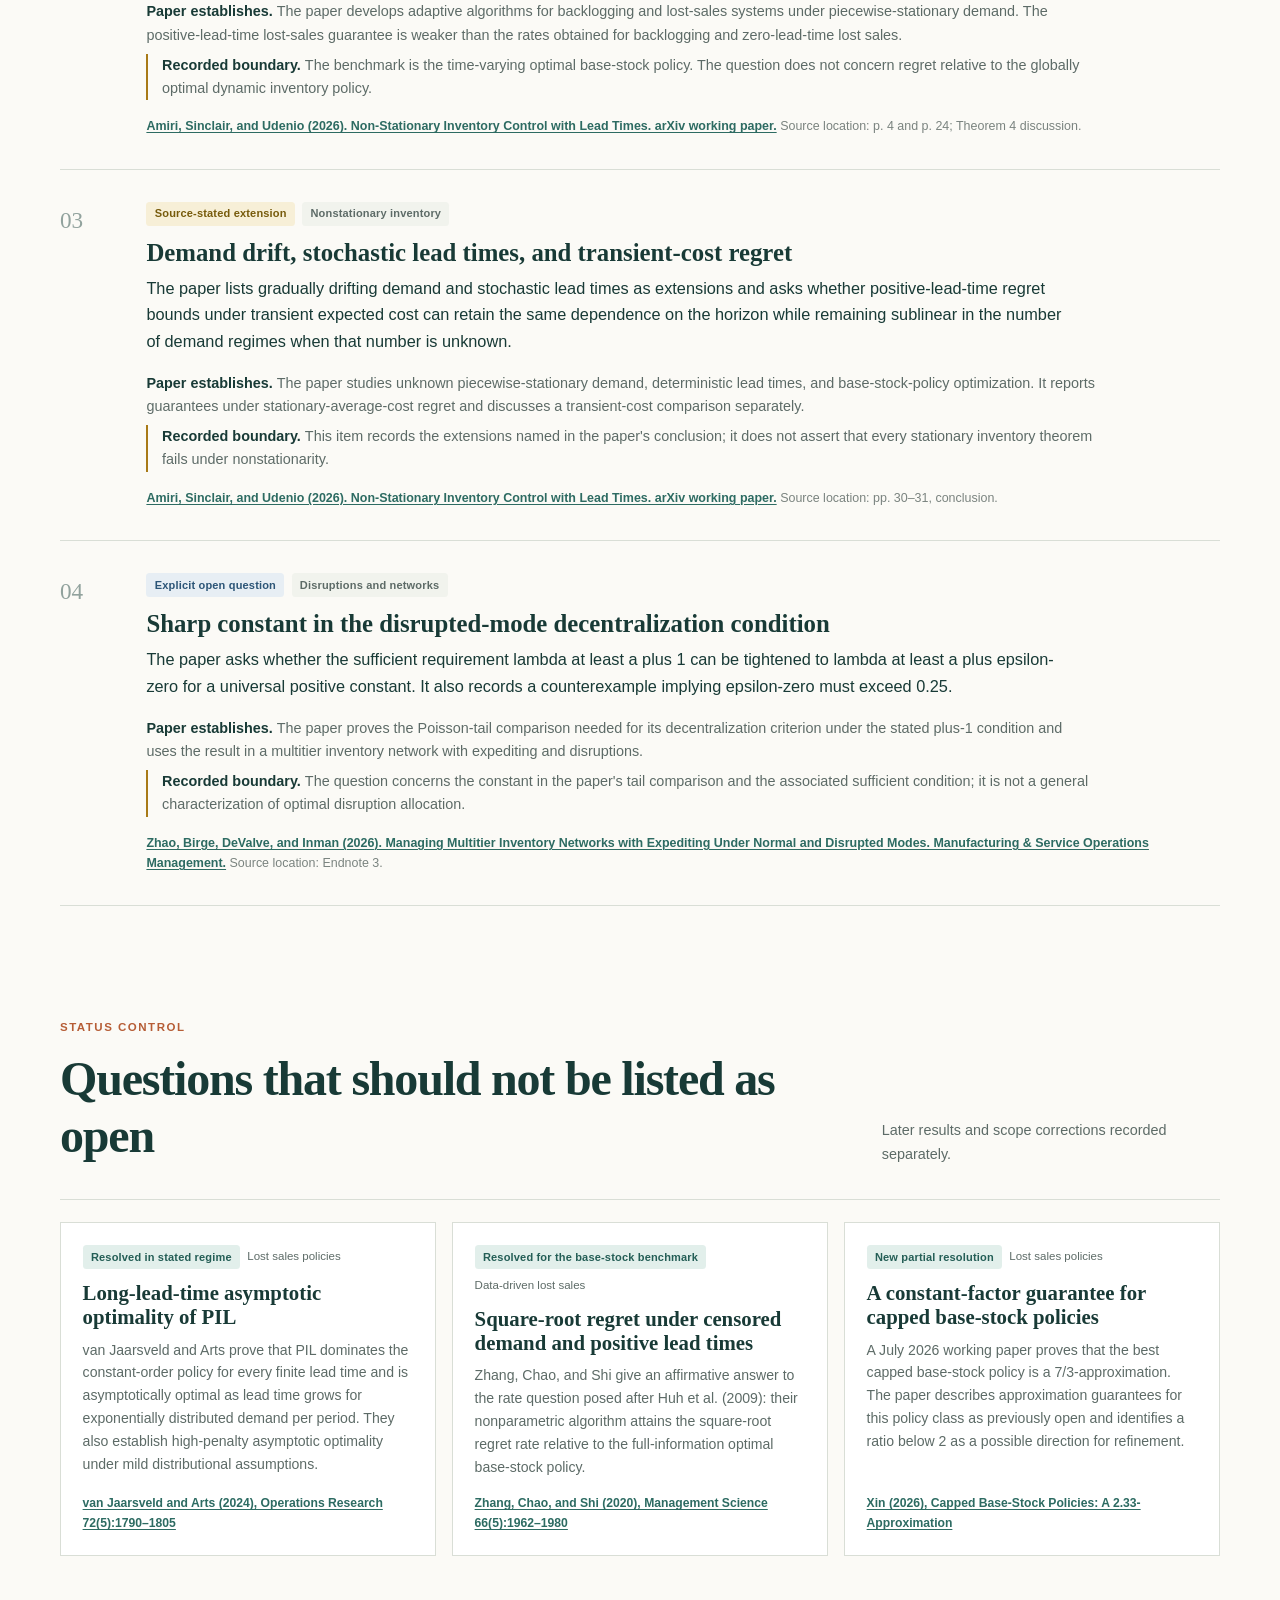
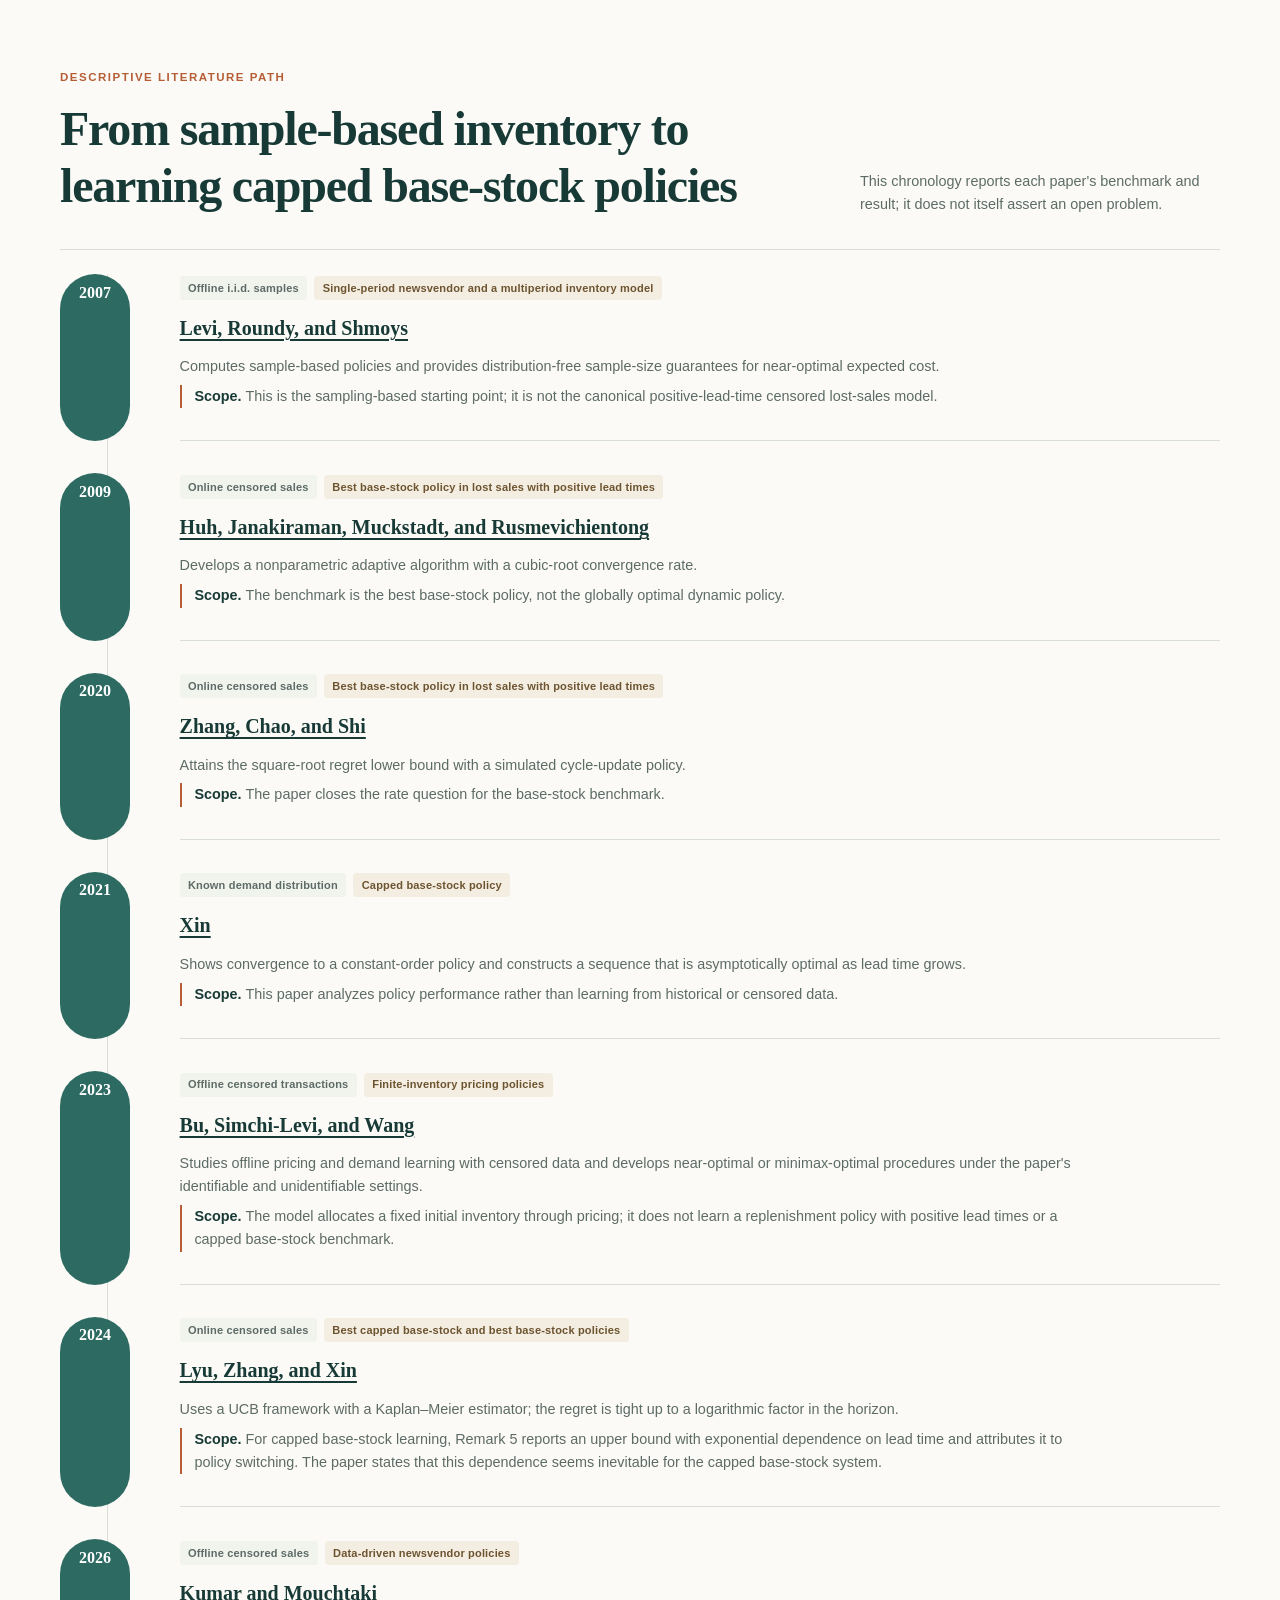
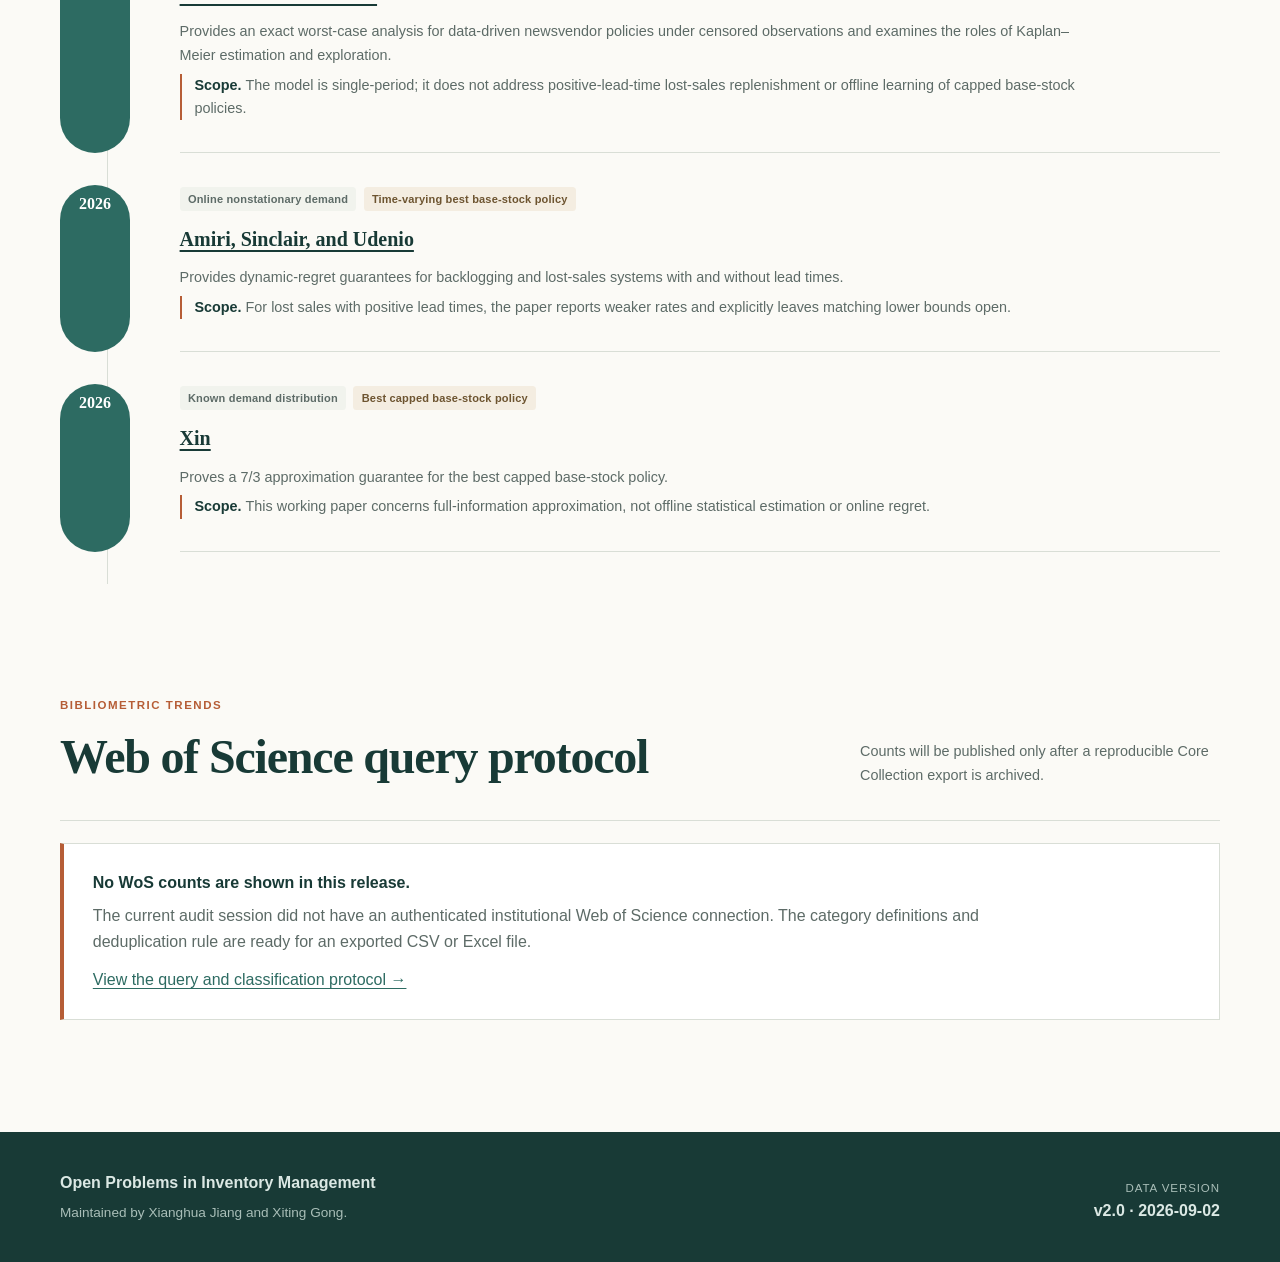
==== commit be706837: "Adopt source-led paper list and expand lost-sales audit" ====
--- a/index.html
+++ b/index.html
@@ -3,202 +3,102 @@
   <head>
     <meta charset="utf-8" />
     <meta name="viewport" content="width=device-width, initial-scale=1" />
-    <meta
-      name="description"
-      content="A date-stamped, evidence-aware registry of open problems and research agendas in inventory management."
-    />
+    <meta name="description" content="A source-led list of open questions, stated limitations, and status updates in inventory management." />
     <meta property="og:title" content="Open Problems in Inventory Management" />
-    <meta
-      property="og:description"
-      content="Formal candidates, research agendas, editorial candidates, and resolved controls—kept rigorously separate."
-    />
-    <meta property="og:image:width" content="1728" />
-    <meta property="og:image:height" content="920" />
+    <meta property="og:description" content="What inventory papers state, what they establish, and what they explicitly leave open." />
+    <meta property="og:image" content="https://nusjxh.github.io/open-problems-in-inventory-management/assets/open-graph.png" />
     <meta name="twitter:card" content="summary_large_image" />
-    <meta name="twitter:title" content="Open Problems in Inventory Management" />
-    <meta
-      name="twitter:description"
-      content="An evidence-aware registry for the inventory research community."
-    />
-    <meta name="twitter:image" content="https://nusjxh.github.io/open-problems-in-inventory-management/assets/open-graph.png" />
-    <meta property="og:image" content="https://nusjxh.github.io/open-problems-in-inventory-management/assets/open-graph.png" />
     <link rel="canonical" href="https://nusjxh.github.io/open-problems-in-inventory-management/" />
     <title>Open Problems in Inventory Management</title>
-    <link rel="stylesheet" href="assets/styles.css?v=1.1.0" />
-    <script defer src="assets/app.js?v=1.1.0"></script>
+    <link rel="stylesheet" href="assets/styles.css?v=2.0.0" />
+    <script defer src="assets/app.js?v=2.0.0"></script>
   </head>
   <body>
-    <a class="skip-link" href="#problem-registry">Skip to the registry</a>
+    <a class="skip-link" href="#paper-list">Skip to the paper list</a>
     <header class="site-header">
-      <a class="brand" href="index.html" aria-label="Open Problems in Inventory Management home">
-        <span class="brand-mark" aria-hidden="true">IM</span>
-        <span>Open Problems in Inventory Management</span>
-      </a>
+      <a class="brand" href="index.html">Open Problems in Inventory Management</a>
       <nav aria-label="Primary navigation">
-        <a class="active" href="index.html">Problems</a>
+        <a class="active" href="index.html">Paper list</a>
+        <a href="#literature-path">Literature paths</a>
         <a href="methodology.html">Methodology</a>
-        <a href="about.html">About &amp; contact</a>
+        <a href="about.html">About</a>
       </nav>
     </header>
 
     <main>
-      <section class="hero shell" aria-labelledby="page-title">
-        <div class="hero-copy">
-          <p class="eyebrow">Editorial prototype · audit dated 2 Sep 2026</p>
-          <h1 id="page-title">A rigorous map of what inventory research has not yet settled.</h1>
+      <section class="hero shell">
+        <div>
+          <p class="eyebrow">Source-led research registry · audit dated 2 September 2026</p>
+          <h1>What inventory papers state, establish, and leave open.</h1>
           <p class="lede">
-            Formal mathematical candidates, source-backed research agendas, editorially synthesized
-            candidates, and resolved controls—separated by evidence rather than blended into one list.
+            This site records research questions only when a paper states a conjecture, an open question,
+            or a limitation or extension in its own text. Editorially inferred ideas are not presented as
+            open problems.
           </p>
         </div>
-        <aside class="hero-note" aria-label="Project status">
-          <span class="status-light" aria-hidden="true"></span>
-          <div>
-            <strong>Work in progress</strong>
-            <p>No active record has yet received conflict-free expert verification.</p>
-          </div>
+        <aside class="principle-note">
+          <strong>Public wording rule</strong>
+          <p>Report the source. Preserve its scope. Do not add an importance or novelty judgment.</p>
         </aside>
       </section>
 
-      <section class="shell stats-grid" aria-label="Registry overview">
-        <article>
-          <span id="stat-total" class="stat-value">35</span>
-          <span class="stat-label">records audited</span>
-        </article>
-        <article>
-          <span id="stat-formal" class="stat-value">5</span>
-          <span class="stat-label">formal candidates</span>
-        </article>
-        <article>
-          <span id="stat-agenda" class="stat-value">20</span>
-          <span class="stat-label">research agendas</span>
-        </article>
-        <article>
-          <span id="stat-expert" class="stat-value">0</span>
-          <span class="stat-label">expert-verified active records</span>
-        </article>
+      <section class="shell summary-strip" aria-label="Registry summary">
+        <div><strong id="stat-open">4</strong><span>source-stated items</span></div>
+        <div><strong id="stat-topics">3</strong><span>inventory streams</span></div>
+        <div><strong id="stat-updates">3</strong><span>status updates</span></div>
+        <div><strong>2026-09-02</strong><span>audit through</span></div>
       </section>
 
-      <section class="shell evidence-banner" aria-label="Verification warning">
-        <div class="banner-kicker">Read the badges</div>
-        <p>
-          “Open” is a date-stamped editorial assessment within a documented search scope—not proof that
-          no solution exists. Formal candidates remain provisional until the source passage, literature
-          audit, and expert review are complete.
-        </p>
-        <a href="methodology.html#verification">How verification works <span aria-hidden="true">→</span></a>
+      <section id="paper-list" class="shell registry-section" aria-labelledby="paper-list-title">
+        <div class="section-intro">
+          <div><p class="eyebrow">Paper list</p><h2 id="paper-list-title">Questions stated in the literature</h2></div>
+          <p id="result-count" class="result-count" aria-live="polite">Loading records…</p>
+        </div>
+        <div class="list-tools">
+          <label class="search-field">
+            <span class="sr-only">Search records</span>
+            <input id="search" type="search" placeholder="Search title, author, topic, or phrase…" autocomplete="off" />
+          </label>
+          <div id="topic-filters" class="topic-filters" aria-label="Filter by topic"></div>
+        </div>
+        <div id="open-list" class="paper-list"></div>
+        <div id="empty-state" class="empty-state" hidden><h3>No matching paper statements</h3><p>Clear the search or select a different topic.</p></div>
       </section>
 
-      <section id="problem-registry" class="shell registry" aria-labelledby="registry-title">
-        <div class="section-heading">
-          <div>
-            <p class="eyebrow">Browse the registry</p>
-            <h2 id="registry-title">Problems and research agendas</h2>
-          </div>
-          <p id="result-count" class="result-count" aria-live="polite">Loading records…</p>
+      <section class="shell status-section" aria-labelledby="status-title">
+        <div class="section-intro">
+          <div><p class="eyebrow">Status control</p><h2 id="status-title">Questions that should not be listed as open</h2></div>
+          <p>Later results and scope corrections recorded separately.</p>
         </div>
-
-        <form class="filter-panel" id="filters" role="search">
-          <label class="search-field">
-            <span>Search</span>
-            <span class="input-wrap">
-              <svg aria-hidden="true" viewBox="0 0 24 24"><path d="m21 21-4.35-4.35m2.35-5.65a8 8 0 1 1-16 0 8 8 0 0 1 16 0Z" /></svg>
-              <input id="search" type="search" placeholder="Title, domain, source, decision…" autocomplete="off" />
-            </span>
-          </label>
-          <label>
-            <span>Track</span>
-            <select id="track-filter"><option value="">All tracks</option></select>
-          </label>
-          <label>
-            <span>Domain</span>
-            <select id="domain-filter"><option value="">All domains</option></select>
-          </label>
-          <label>
-            <span>Evidence</span>
-            <select id="evidence-filter"><option value="">All evidence types</option></select>
-          </label>
-          <label>
-            <span>Sort</span>
-            <select id="sort-filter">
-              <option value="id">Registry order</option>
-              <option value="confidence">Confidence first</option>
-              <option value="audit">Latest audit first</option>
-            </select>
-          </label>
-          <button id="clear-filters" class="secondary-button" type="button">Clear filters</button>
-        </form>
-
-        <div id="active-filters" class="active-filters" aria-live="polite"></div>
-        <div id="problem-list" class="problem-list"></div>
-        <div id="empty-state" class="empty-state" hidden>
-          <h3>No matching records</h3>
-          <p>Try a broader phrase or clear one of the filters.</p>
-        </div>
+        <div id="status-list" class="status-list"></div>
       </section>
 
-      <section id="data-notes" class="shell data-notes" aria-labelledby="data-notes-title">
-        <div>
-          <p class="eyebrow">Data notes</p>
-          <h2 id="data-notes-title">What this first release can—and cannot—claim</h2>
+      <section id="literature-path" class="shell path-section" aria-labelledby="path-title">
+        <div class="section-intro">
+          <div><p class="eyebrow">Descriptive literature path</p><h2 id="path-title">From sample-based inventory to learning capped base-stock policies</h2></div>
+          <p>This chronology reports each paper's benchmark and result; it does not itself assert an open problem.</p>
         </div>
-        <div class="note-columns">
-          <article>
-            <h3>What is supported</h3>
-            <p>
-              The registry separates evidence type, research status, verification stage, and inclusion
-              track. Four resolved controls test whether the editorial process retires stale labels.
-            </p>
-          </article>
-          <article>
-            <h3>What remains provisional</h3>
-            <p>
-              Active formal candidates still require page-level source quotations and conflict-free expert
-              review. Research-agenda entries are not mathematical conjectures.
-            </p>
-          </article>
-          <article>
-            <h3>How to cite the status</h3>
-            <p>
-              Use bounded language: “As of 2 September 2026, no resolution was identified within the recorded
-              search scope.” Do not state that nonexistence has been proved.
-            </p>
-          </article>
+        <div id="path-list" class="path-list"></div>
+      </section>
+
+      <section class="shell trends-section" aria-labelledby="trends-title">
+        <div class="section-intro">
+          <div><p class="eyebrow">Bibliometric trends</p><h2 id="trends-title">Web of Science query protocol</h2></div>
+          <p>Counts will be published only after a reproducible Core Collection export is archived.</p>
+        </div>
+        <div class="data-notice">
+          <strong>No WoS counts are shown in this release.</strong>
+          <p>The current audit session did not have an authenticated institutional Web of Science connection. The category definitions and deduplication rule are ready for an exported CSV or Excel file.</p>
+          <a href="methodology.html#wos-protocol">View the query and classification protocol →</a>
         </div>
       </section>
     </main>
 
     <footer class="site-footer">
       <div class="shell footer-grid">
-        <div>
-          <strong>Open Problems in Inventory Management</strong>
-          <p>Maintained by Xianghua Jiang and Xiting Gong. Prototype content is not expert-certified.</p>
-        </div>
-        <div>
-          <span>Data version</span>
-          <strong>v1.1 · 2026-09-02</strong>
-        </div>
+        <div><strong>Open Problems in Inventory Management</strong><p>Maintained by Xianghua Jiang and Xiting Gong.</p></div>
+        <div><span>Data version</span><strong>v2.0 · 2026-09-02</strong></div>
       </div>
     </footer>
-
-    <template id="problem-card-template">
-      <article class="problem-card">
-        <div class="card-index"></div>
-        <div class="card-body">
-          <div class="badge-row"></div>
-          <h3><a class="problem-link"></a></h3>
-          <p class="question-preview"></p>
-          <div class="card-meta">
-            <span class="domain"></span>
-            <span class="source"></span>
-            <span class="audit-date"></span>
-          </div>
-          <div class="card-footer">
-            <span class="verification"></span>
-            <a class="detail-link">Review record <span aria-hidden="true">→</span></a>
-          </div>
-        </div>
-      </article>
-    </template>
   </body>
 </html>
--- a/assets/styles.css
+++ b/assets/styles.css
@@ -1,254 +1,191 @@
-@import url("https://fonts.googleapis.com/css2?family=DM+Sans:wght@400;500;600;700&family=IBM+Plex+Mono:wght@400;500&family=Newsreader:opsz,wght@6..72,500;6..72,650&display=swap");
-
 :root {
-  color-scheme: dark;
-  --ink: #eff5ed;
-  --ink-muted: #aebcb0;
-  --bg: #071813;
-  --bg-raised: #0d211b;
-  --bg-soft: #122922;
-  --line: #29433a;
-  --line-strong: #47645a;
-  --accent: #e2be67;
-  --accent-soft: #5d4d24;
-  --teal: #68c4b1;
-  --blue: #8eb5e2;
-  --orange: #e59b72;
-  --red: #dc827c;
-  --green: #8dc783;
-  --shell: 1180px;
-  --sans: "DM Sans", system-ui, sans-serif;
-  --serif: "Newsreader", Georgia, serif;
-  --mono: "IBM Plex Mono", monospace;
+  --paper: #fbfaf6;
+  --surface: #ffffff;
+  --surface-soft: #f1f3ed;
+  --ink: #183a36;
+  --muted: #5d6b67;
+  --line: #d9ded6;
+  --teal: #2d6b62;
+  --teal-soft: #e2efeb;
+  --orange: #b65d36;
+  --orange-soft: #f7e9df;
+  --gold: #a87a17;
+  --gold-soft: #f7efd7;
+  --blue: #426a8c;
+  --blue-soft: #e7eef4;
+  --max: 1160px;
+  --serif: Georgia, "Times New Roman", serif;
+  --sans: Inter, ui-sans-serif, -apple-system, BlinkMacSystemFont, "Segoe UI", sans-serif;
 }
 
 * { box-sizing: border-box; }
 html { scroll-behavior: smooth; }
 body {
   margin: 0;
-  background:
-    radial-gradient(circle at 82% 9%, rgba(68, 120, 94, 0.14), transparent 26rem),
-    var(--bg);
   color: var(--ink);
+  background: var(--paper);
   font-family: var(--sans);
   line-height: 1.62;
 }
-a { color: inherit; }
-button, input, select { font: inherit; }
-.shell { width: min(calc(100% - 40px), var(--shell)); margin-inline: auto; }
-.skip-link { position: fixed; left: 12px; top: -80px; z-index: 20; padding: 10px 14px; background: var(--accent); color: #171308; }
-.skip-link:focus { top: 12px; }
+a { color: var(--teal); text-underline-offset: 0.18em; }
+a:hover { color: var(--orange); }
+button, input { font: inherit; }
+.shell { width: min(var(--max), calc(100% - 3rem)); margin-inline: auto; }
+.sr-only { position: absolute; width: 1px; height: 1px; padding: 0; margin: -1px; overflow: hidden; clip: rect(0, 0, 0, 0); white-space: nowrap; border: 0; }
+.skip-link { position: fixed; left: 1rem; top: -4rem; z-index: 100; padding: 0.7rem 1rem; background: var(--ink); color: white; }
+.skip-link:focus { top: 1rem; }
 
 .site-header {
   position: sticky;
   top: 0;
-  z-index: 10;
-  min-height: 74px;
-  padding: 0 max(20px, calc((100vw - var(--shell)) / 2));
+  z-index: 20;
   display: flex;
+  justify-content: space-between;
   align-items: center;
-  justify-content: space-between;
-  gap: 24px;
+  gap: 2rem;
+  min-height: 68px;
+  padding: 0.75rem max(1.5rem, calc((100vw - var(--max)) / 2));
+  background: color-mix(in srgb, var(--paper) 94%, transparent);
   border-bottom: 1px solid var(--line);
-  background: rgba(7, 24, 19, 0.92);
-  backdrop-filter: blur(14px);
+  backdrop-filter: blur(12px);
 }
-.brand { display: inline-flex; align-items: center; gap: 12px; text-decoration: none; font-family: var(--serif); font-size: 1.02rem; font-weight: 650; }
-.brand-mark { display: grid; place-items: center; width: 34px; height: 34px; border: 1px solid var(--accent); border-radius: 50%; color: var(--accent); font-family: var(--mono); font-size: 0.7rem; }
-.site-header nav { display: flex; gap: 24px; }
-.site-header nav a { padding: 25px 0 22px; border-bottom: 2px solid transparent; color: var(--ink-muted); font-family: var(--mono); font-size: 0.72rem; letter-spacing: 0.05em; text-decoration: none; text-transform: uppercase; }
-.site-header nav a:hover, .site-header nav a.active { color: var(--ink); border-bottom-color: var(--accent); }
+.brand { color: var(--teal); font-weight: 760; font-size: 1.05rem; text-decoration: none; letter-spacing: -0.01em; }
+.site-header nav { display: flex; flex-wrap: wrap; gap: 0.3rem; }
+.site-header nav a { color: var(--muted); text-decoration: none; font-size: 0.9rem; font-weight: 650; padding: 0.5rem 0.7rem; border-radius: 0.3rem; }
+.site-header nav a:hover, .site-header nav a.active { color: var(--ink); background: var(--teal-soft); }
 
-.hero { min-height: 405px; padding-block: 88px 62px; display: grid; grid-template-columns: minmax(0, 1fr) 320px; align-items: end; gap: 56px; }
-.eyebrow, .section-label { margin: 0 0 14px; color: var(--accent); font-family: var(--mono); font-size: 0.74rem; font-weight: 500; letter-spacing: 0.08em; text-transform: uppercase; }
-h1, h2, h3 { font-family: var(--serif); line-height: 1.12; }
-h1 { max-width: 900px; margin: 0; font-size: clamp(2.8rem, 6vw, 5.6rem); letter-spacing: -0.035em; }
-.lede { max-width: 780px; margin: 26px 0 0; color: var(--ink-muted); font-family: var(--serif); font-size: clamp(1.15rem, 2.1vw, 1.45rem); }
-.hero-note { display: flex; gap: 14px; padding: 20px; border: 1px solid var(--line); background: var(--bg-raised); }
-.hero-note strong { font-family: var(--mono); font-size: 0.74rem; letter-spacing: 0.06em; text-transform: uppercase; }
-.hero-note p { margin: 6px 0 0; color: var(--ink-muted); font-size: 0.9rem; }
-.status-light { flex: 0 0 auto; width: 9px; height: 9px; margin-top: 7px; border-radius: 50%; background: var(--accent); box-shadow: 0 0 0 5px rgba(226, 190, 103, 0.1); }
+.hero { display: grid; grid-template-columns: minmax(0, 1fr) 300px; gap: 4rem; align-items: end; padding-block: 6.5rem 4rem; }
+.eyebrow { margin: 0 0 0.9rem; color: var(--orange); font-size: 0.72rem; font-weight: 780; letter-spacing: 0.13em; text-transform: uppercase; }
+h1, h2, h3 { color: var(--ink); margin-top: 0; line-height: 1.18; }
+h1 { max-width: 850px; margin-bottom: 1.4rem; font-family: var(--serif); font-size: clamp(2.8rem, 6vw, 5.2rem); font-weight: 600; letter-spacing: -0.04em; }
+h2 { margin-bottom: 0.55rem; font-family: var(--serif); font-size: clamp(2rem, 4vw, 3rem); font-weight: 600; letter-spacing: -0.025em; }
+h3 { margin-bottom: 0.55rem; font-size: 1.12rem; }
+.lede { max-width: 780px; margin: 0; color: var(--muted); font-size: 1.13rem; }
+.principle-note { padding: 1.35rem 1.45rem; border-left: 4px solid var(--orange); background: var(--surface); box-shadow: 0 10px 35px rgba(34, 54, 48, 0.06); }
+.principle-note strong { font-size: 0.78rem; text-transform: uppercase; letter-spacing: 0.08em; }
+.principle-note p { margin: 0.55rem 0 0; color: var(--muted); }
 
-.stats-grid { display: grid; grid-template-columns: repeat(4, 1fr); border-block: 1px solid var(--line); }
-.stats-grid article { min-height: 130px; padding: 26px 28px; border-right: 1px solid var(--line); }
-.stats-grid article:first-child { padding-left: 0; }
-.stats-grid article:last-child { border-right: 0; }
-.stat-value { display: block; font-family: var(--serif); font-size: 2.45rem; line-height: 1; }
-.stat-label { display: block; margin-top: 10px; color: var(--ink-muted); font-family: var(--mono); font-size: 0.7rem; text-transform: uppercase; }
+.summary-strip { display: grid; grid-template-columns: repeat(4, 1fr); border: 1px solid var(--line); background: var(--surface); }
+.summary-strip div { min-height: 106px; display: flex; flex-direction: column; justify-content: center; padding: 1.35rem 1.6rem; border-right: 1px solid var(--line); }
+.summary-strip div:last-child { border-right: 0; }
+.summary-strip strong { font-family: var(--serif); font-size: 1.9rem; font-weight: 600; }
+.summary-strip span { color: var(--muted); font-size: 0.82rem; }
 
-.evidence-banner { margin-top: 40px; padding: 24px 28px; display: grid; grid-template-columns: 150px 1fr auto; gap: 24px; align-items: center; border: 1px solid #3c596f; border-left: 3px solid var(--blue); background: rgba(54, 91, 118, 0.12); }
-.banner-kicker { color: var(--blue); font-family: var(--mono); font-size: 0.72rem; letter-spacing: 0.05em; text-transform: uppercase; }
-.evidence-banner p { margin: 0; color: #c7d4dc; font-size: 0.94rem; }
-.evidence-banner a { color: var(--blue); font-size: 0.86rem; white-space: nowrap; }
+.registry-section, .status-section, .path-section, .trends-section { padding-block: 6rem 1rem; }
+.section-intro { display: flex; justify-content: space-between; align-items: end; gap: 3rem; padding-bottom: 1.6rem; border-bottom: 1px solid var(--line); }
+.section-intro > p { max-width: 360px; margin: 0 0 0.45rem; color: var(--muted); font-size: 0.9rem; }
+.result-count { white-space: nowrap; }
+.list-tools { display: flex; justify-content: space-between; align-items: center; gap: 1rem; padding-block: 1.15rem; border-bottom: 1px solid var(--line); }
+.search-field { flex: 1 1 420px; max-width: 540px; }
+.search-field input { width: 100%; padding: 0.82rem 1rem; color: var(--ink); background: var(--surface); border: 1px solid var(--line); border-radius: 0.35rem; outline: none; }
+.search-field input:focus { border-color: var(--teal); box-shadow: 0 0 0 3px var(--teal-soft); }
+.topic-filters { display: flex; flex-wrap: wrap; justify-content: flex-end; gap: 0.45rem; }
+.topic-button { padding: 0.48rem 0.75rem; color: var(--muted); background: transparent; border: 1px solid var(--line); border-radius: 999px; cursor: pointer; font-size: 0.78rem; }
+.topic-button[aria-pressed="true"] { color: white; background: var(--teal); border-color: var(--teal); }
 
-.registry { padding-block: 92px; }
-.section-heading { margin-bottom: 32px; display: flex; align-items: end; justify-content: space-between; gap: 30px; }
-.section-heading h2, .methodology-block h2, .gate-section h2, .data-notes h2 { margin: 0; font-size: clamp(2rem, 4vw, 3.4rem); letter-spacing: -0.025em; }
-.result-count { color: var(--ink-muted); font-family: var(--mono); font-size: 0.74rem; text-transform: uppercase; }
-.filter-panel { padding: 22px; display: grid; grid-template-columns: 1.8fr repeat(4, 1fr) auto; gap: 14px; align-items: end; border: 1px solid var(--line); background: var(--bg-raised); }
-.filter-panel label > span:first-child { display: block; margin-bottom: 8px; color: var(--ink-muted); font-family: var(--mono); font-size: 0.65rem; letter-spacing: 0.06em; text-transform: uppercase; }
-.filter-panel input, .filter-panel select { width: 100%; height: 46px; padding: 0 13px; border: 1px solid var(--line-strong); border-radius: 0; outline: none; background: var(--bg); color: var(--ink); }
-.filter-panel input:focus, .filter-panel select:focus { border-color: var(--accent); box-shadow: 0 0 0 2px rgba(226, 190, 103, 0.15); }
-.input-wrap { position: relative; display: block; }
-.input-wrap svg { position: absolute; left: 13px; top: 14px; width: 18px; fill: none; stroke: var(--ink-muted); stroke-width: 1.8; }
-.input-wrap input { padding-left: 40px; }
-.secondary-button, .primary-button { min-height: 46px; padding: 0 18px; border: 1px solid var(--line-strong); background: transparent; color: var(--ink); cursor: pointer; text-decoration: none; }
-.secondary-button:hover { border-color: var(--accent); color: var(--accent); }
-.active-filters { min-height: 44px; padding-block: 12px; display: flex; flex-wrap: wrap; gap: 8px; }
-.filter-chip { padding: 6px 10px; border: 1px solid var(--line); color: var(--ink-muted); font-family: var(--mono); font-size: 0.67rem; }
+.paper-list { border-bottom: 1px solid var(--line); }
+.paper-row { display: grid; grid-template-columns: 64px minmax(0, 1fr); gap: 1.4rem; padding: 2rem 0; border-top: 1px solid var(--line); }
+.paper-row:first-child { border-top: 0; }
+.paper-number { color: #91a29d; font-family: var(--serif); font-size: 1.45rem; }
+.paper-tags, .path-meta, .status-header { display: flex; flex-wrap: wrap; gap: 0.45rem; align-items: center; margin-bottom: 0.75rem; }
+.tag { display: inline-flex; align-items: center; min-height: 24px; padding: 0.16rem 0.52rem; border-radius: 0.22rem; font-size: 0.69rem; font-weight: 740; line-height: 1.3; letter-spacing: 0.015em; }
+.tag-conjecture { color: #80451f; background: var(--orange-soft); }
+.tag-open { color: #2c5577; background: var(--blue-soft); }
+.tag-extension { color: #775b0c; background: var(--gold-soft); }
+.tag-resolved { color: #245e56; background: var(--teal-soft); }
+.tag-topic { color: var(--muted); background: var(--surface-soft); }
+.tag-benchmark { color: #6d5430; background: #f4ede1; }
+.paper-title { margin-bottom: 0.5rem; font-family: var(--serif); font-size: 1.55rem; font-weight: 600; }
+.paper-statement { max-width: 930px; margin: 0 0 1.1rem; font-size: 1.02rem; }
+.paper-detail { max-width: 950px; margin: 0.42rem 0; color: var(--muted); font-size: 0.9rem; }
+.paper-detail strong { color: var(--ink); }
+.paper-boundary { padding-left: 0.85rem; border-left: 2px solid var(--gold); }
+.paper-citation { margin: 1rem 0 0; color: #7a837f; font-size: 0.78rem; }
+.paper-citation a { font-weight: 700; text-decoration-thickness: 1px; }
+.empty-state, .load-error { padding: 3rem 1rem; text-align: center; background: var(--surface); }
 
-.problem-list { border-top: 1px solid var(--line); }
-.problem-card { display: grid; grid-template-columns: 80px 1fr; border-bottom: 1px solid var(--line); transition: background 160ms ease; }
-.problem-card:hover { background: rgba(18, 41, 34, 0.7); }
-.card-index { padding-top: 34px; color: var(--ink-muted); font-family: var(--mono); font-size: 0.72rem; }
-.card-body { padding: 30px 0 26px; }
-.badge-row { display: flex; flex-wrap: wrap; gap: 8px; }
-.badge { display: inline-flex; align-items: center; min-height: 25px; padding: 3px 8px; border: 1px solid var(--line); color: var(--ink-muted); font-family: var(--mono); font-size: 0.64rem; letter-spacing: 0.03em; text-transform: uppercase; }
-.badge-formal, .badge-a, .badge-of { border-color: #567752; color: var(--green); background: rgba(87, 127, 82, 0.1); }
-.badge-agenda, .badge-b, .badge-ob { border-color: #42647b; color: var(--blue); background: rgba(66, 100, 123, 0.1); }
-.badge-candidate, .badge-c, .badge-pc { border-color: #805940; color: var(--orange); background: rgba(128, 89, 64, 0.1); }
-.badge-resolved, .badge-rs { border-color: #5b6260; color: #b9c0bd; background: rgba(91, 98, 96, 0.1); }
-.badge-pr { border-color: #776532; color: var(--accent); }
-.problem-card h3 { max-width: 920px; margin: 15px 0 0; font-size: clamp(1.35rem, 2.5vw, 2rem); }
-.problem-link { text-decoration: none; }
-.problem-link:hover { color: var(--accent); }
-.question-preview { max-width: 920px; margin: 17px 0 0; color: #c9d3cb; }
-.card-meta { margin-top: 18px; display: flex; flex-wrap: wrap; gap: 8px 20px; color: var(--ink-muted); font-family: var(--mono); font-size: 0.67rem; }
-.card-meta span + span::before { content: "·"; margin-right: 20px; color: var(--line-strong); }
-.card-footer { margin-top: 19px; display: flex; align-items: center; justify-content: space-between; gap: 20px; }
-.verification { color: var(--ink-muted); font-family: var(--mono); font-size: 0.68rem; }
-.detail-link { color: var(--accent); font-size: 0.84rem; text-decoration: none; }
-.empty-state { padding: 60px 20px; border: 1px solid var(--line); text-align: center; }
-.empty-state h3 { margin: 0; font-size: 2rem; }
-.empty-state p { color: var(--ink-muted); }
+.status-list { display: grid; grid-template-columns: repeat(3, 1fr); gap: 1rem; padding-top: 1.4rem; }
+.status-row { display: flex; flex-direction: column; padding: 1.35rem; background: var(--surface); border: 1px solid var(--line); }
+.status-row h3 { font-family: var(--serif); font-size: 1.3rem; }
+.status-row p { margin: 0 0 1rem; color: var(--muted); font-size: 0.88rem; }
+.status-topic { color: var(--muted); font-size: 0.72rem; }
+.citation-link { margin-top: auto; font-size: 0.76rem; font-weight: 700; }
 
-.data-notes { padding-block: 76px 96px; display: grid; grid-template-columns: 0.9fr 2fr; gap: 70px; border-top: 1px solid var(--line); }
-.note-columns { display: grid; grid-template-columns: repeat(3, 1fr); gap: 28px; }
-.note-columns h3 { margin: 0 0 12px; font-size: 1.3rem; }
-.note-columns p { margin: 0; color: var(--ink-muted); font-size: 0.92rem; }
+.path-list { position: relative; padding-top: 1.5rem; }
+.path-list::before { content: ""; position: absolute; left: 47px; top: 1.5rem; bottom: 0; width: 1px; background: var(--line); }
+.path-row { position: relative; display: grid; grid-template-columns: 94px minmax(0, 1fr); gap: 1.6rem; padding: 0 0 2rem; }
+.path-year { position: relative; z-index: 1; width: 70px; padding: 0.35rem 0.45rem; color: white; background: var(--teal); text-align: center; border-radius: 999px; font-family: var(--serif); font-weight: 600; }
+.path-body { padding: 0.1rem 0 1.6rem; border-bottom: 1px solid var(--line); }
+.path-paper { display: inline-block; margin-bottom: 0.3rem; color: var(--ink); font-family: var(--serif); font-size: 1.25rem; font-weight: 600; }
+.path-body p { max-width: 920px; margin: 0.4rem 0; color: var(--muted); font-size: 0.9rem; }
+.path-boundary { padding-left: 0.8rem; border-left: 2px solid var(--orange); }
+.path-boundary strong { color: var(--ink); }
 
-.site-footer { border-top: 1px solid var(--line); background: #05110e; }
-.footer-grid { min-height: 150px; display: grid; grid-template-columns: 1fr auto; align-items: center; gap: 30px; }
-.site-footer p { margin: 7px 0 0; color: var(--ink-muted); font-size: 0.86rem; }
-.site-footer span { display: block; color: var(--ink-muted); font-family: var(--mono); font-size: 0.65rem; text-transform: uppercase; }
-.site-footer a { color: var(--accent); text-decoration: none; }
+.data-notice, .compact-callout { margin-top: 1.4rem; padding: 1.6rem 1.8rem; background: var(--surface); border: 1px solid var(--line); border-left: 4px solid var(--orange); }
+.data-notice p, .compact-callout p { max-width: 900px; margin: 0.45rem 0 0.8rem; color: var(--muted); }
 
-.detail-shell { padding-block: 48px 96px; }
-.back-link { display: inline-block; margin-bottom: 36px; color: var(--ink-muted); font-family: var(--mono); font-size: 0.72rem; text-decoration: none; }
-.back-link:hover { color: var(--accent); }
-.loading-panel { padding: 50px; border: 1px solid var(--line); color: var(--ink-muted); text-align: center; }
-.detail-warning { margin-bottom: 32px; padding: 18px 22px; border: 1px solid #805940; border-left: 3px solid var(--orange); background: rgba(128, 89, 64, 0.1); color: #e1c6b6; }
-.record-header { padding-bottom: 45px; }
-.record-id { margin-bottom: 14px; color: var(--ink-muted); font-family: var(--mono); font-size: 0.74rem; }
-.record-header h1 { margin-top: 22px; font-size: clamp(2.7rem, 5.4vw, 5.2rem); }
-.record-source { margin: 20px 0 0; color: var(--blue); }
-.record-source a { text-decoration-thickness: 1px; text-underline-offset: 3px; }
-.record-facts { display: grid; grid-template-columns: repeat(3, 1fr); border: 1px solid var(--line); }
-.record-facts div { min-height: 105px; padding: 22px; border-right: 1px solid var(--line); border-bottom: 1px solid var(--line); }
-.record-facts div:nth-child(3n) { border-right: 0; }
-.record-facts div:nth-child(n+4) { border-bottom: 0; }
-.record-facts span { display: block; margin-bottom: 9px; color: var(--ink-muted); font-family: var(--mono); font-size: 0.64rem; text-transform: uppercase; }
-.record-layout { margin-top: 70px; display: grid; grid-template-columns: minmax(0, 1fr) 340px; gap: 80px; }
-.record-main > section { padding-bottom: 58px; }
-.record-main h2, .record-aside h2 { margin: 0 0 18px; font-size: 2rem; }
-.record-main p { color: #cbd5cd; }
-.emphasis-copy { padding-left: 20px; border-left: 2px solid var(--accent); font-family: var(--serif); font-size: 1.25rem; }
-.definition-grid { display: grid; gap: 14px; }
-.definition-grid div { padding: 18px 20px; border: 1px solid var(--line); background: var(--bg-raised); }
-.definition-grid dt { color: var(--accent); font-family: var(--mono); font-size: 0.66rem; text-transform: uppercase; }
-.definition-grid dd { margin: 8px 0 0; color: #cbd5cd; }
-.source-callout { padding: 24px; border: 1px solid var(--line); background: var(--bg-raised); }
-.source-callout p { margin-top: 0; }
-.source-caveat { padding-top: 16px; border-top: 1px solid var(--line); color: var(--ink-muted) !important; font-size: 0.82rem; }
-.record-aside { align-self: start; position: sticky; top: 104px; }
-.record-aside section { padding: 22px; border: 1px solid var(--line); border-bottom: 0; background: var(--bg-raised); }
-.record-aside section:last-child { border-bottom: 1px solid var(--line); }
-.record-aside h2 { font-family: var(--mono); font-size: 0.72rem; text-transform: uppercase; }
-.record-aside p { margin: 0; color: var(--ink-muted); font-size: 0.88rem; }
-.primary-button { display: inline-flex; align-items: center; background: var(--accent); color: #1d180a; }
-.team-grid { display: grid; grid-template-columns: repeat(2, minmax(0, 1fr)); gap: 18px; }
-.team-grid article, .contact-panel { padding: 28px; border: 1px solid var(--line); background: var(--bg-raised); }
-.team-grid h3 { margin: 18px 0 8px; font-size: 1.55rem; }
-.team-grid a, .contact-panel a:not(.primary-button):not(.secondary-button) { color: var(--blue); }
-.team-initials { display: grid; place-items: center; width: 54px; height: 54px; border: 1px solid var(--accent); border-radius: 50%; color: var(--accent); font-family: var(--mono); }
-.contact-panel > p:first-child { margin-top: 0; color: var(--ink-muted); }
-.contact-actions { margin: 24px 0; display: flex; flex-wrap: wrap; gap: 12px; }
-.contact-actions .primary-button, .contact-actions .secondary-button { min-height: 46px; }
+.page-hero { padding-block: 6rem 4rem; border-bottom: 1px solid var(--line); }
+.page-hero h1 { max-width: 900px; font-size: clamp(2.7rem, 5vw, 4.7rem); }
+.method-grid { display: grid; grid-template-columns: 280px minmax(0, 1fr); gap: 4rem; padding-block: 4.5rem; border-bottom: 1px solid var(--line); }
+.method-heading h2 { font-size: 2rem; }
+.method-cards { display: grid; grid-template-columns: repeat(2, 1fr); gap: 1rem; }
+.method-cards article { padding: 1.4rem; background: var(--surface); border: 1px solid var(--line); }
+.method-cards h3 { margin-top: 1rem; font-family: var(--serif); font-size: 1.25rem; }
+.method-cards p, .prose-block p { color: var(--muted); }
+.prose-block > p:first-child { margin-top: 0; }
+.query-table-wrap { overflow-x: auto; margin-block: 1.5rem; }
+.query-table { width: 100%; border-collapse: collapse; background: var(--surface); font-size: 0.85rem; }
+.query-table th, .query-table td { padding: 0.85rem 1rem; text-align: left; vertical-align: top; border: 1px solid var(--line); }
+.query-table th { background: var(--surface-soft); }
+code { color: #415c56; font-size: 0.8rem; }
+.numbered-protocol { margin: 0; padding-left: 1.4rem; }
+.numbered-protocol li { padding: 0.4rem 0 0.8rem 0.4rem; }
 
-.methodology-hero { padding-block: 92px 82px; }
-.methodology-hero h1 { max-width: 1000px; }
-.gate-section, .methodology-block { padding-block: 76px; border-top: 1px solid var(--line); }
-.gate-flow { margin-top: 36px; display: grid; grid-template-columns: 1fr auto 1fr auto 1fr; gap: 16px; align-items: stretch; }
-.gate-flow article { padding: 26px; border: 1px solid var(--line); background: var(--bg-raised); }
-.gate-flow h3 { margin: 18px 0 10px; font-size: 1.5rem; }
-.gate-flow p { margin: 0; color: var(--ink-muted); }
-.gate-flow .accent-card { border-color: var(--accent-soft); }
-.step-number { color: var(--accent); font-family: var(--mono); font-size: 0.7rem; }
-.flow-arrow { display: grid; place-items: center; color: var(--line-strong); }
-.methodology-block { display: grid; grid-template-columns: 0.8fr 2fr; gap: 70px; }
-.taxonomy-grid { display: grid; grid-template-columns: repeat(3, 1fr); gap: 16px; }
-.taxonomy-grid article { padding: 24px; border: 1px solid var(--line); background: var(--bg-raised); }
-.taxonomy-grid h3 { margin: 18px 0 12px; font-size: 1.45rem; }
-.taxonomy-grid p { color: var(--ink-muted); }
-.taxonomy-grid small { color: var(--accent); }
-.verification-timeline { margin: 0; padding: 0; list-style: none; }
-.verification-timeline li { position: relative; min-height: 95px; display: grid; grid-template-columns: 54px 1fr; gap: 18px; }
-.verification-timeline li::before { content: ""; position: absolute; left: 26px; top: 43px; bottom: 0; border-left: 1px solid var(--line-strong); }
-.verification-timeline li:last-child::before { display: none; }
-.verification-timeline li > span { display: grid; place-items: center; align-self: start; width: 54px; height: 38px; border: 1px solid var(--line-strong); color: var(--accent); font-family: var(--mono); }
-.verification-timeline strong { font-family: var(--serif); font-size: 1.25rem; }
-.verification-timeline p { margin: 4px 0 0; color: var(--ink-muted); }
-.method-note { grid-column: 2; margin-top: -24px; padding: 18px 20px; border-left: 3px solid var(--accent); background: rgba(226, 190, 103, 0.08); color: #d7cba9; }
-.rule-table { border-top: 1px solid var(--line); }
-.rule-row { display: grid; grid-template-columns: 0.8fr 1fr 1.6fr; gap: 20px; padding: 18px 12px; border-bottom: 1px solid var(--line); color: var(--ink-muted); font-size: 0.9rem; }
-.rule-head { color: var(--accent); font-family: var(--mono); font-size: 0.67rem; text-transform: uppercase; }
-.rule-row strong { color: var(--ink); }
+.about-grid { display: grid; grid-template-columns: repeat(3, 1fr); gap: 1rem; padding-block: 4rem; }
+.about-grid article { padding: 1.5rem; background: var(--surface); border: 1px solid var(--line); }
+.about-grid h2 { font-size: 1.6rem; }
+.about-grid p { color: var(--muted); }
+.compact-callout { margin-bottom: 5rem; }
+.retired-page { min-height: 70vh; padding-block: 7rem; }
+.retired-page h1 { max-width: 900px; font-size: clamp(2.4rem, 5vw, 4.4rem); }
+.primary-link { display: inline-block; margin-top: 1.5rem; font-weight: 750; }
 
-@media (max-width: 980px) {
-  .hero { grid-template-columns: 1fr; gap: 30px; }
-  .hero-note { max-width: 520px; }
-  .filter-panel { grid-template-columns: repeat(2, 1fr); }
-  .search-field { grid-column: span 2; }
-  .stats-grid { grid-template-columns: repeat(2, 1fr); }
-  .stats-grid article:nth-child(2) { border-right: 0; }
-  .stats-grid article:first-child { padding-left: 28px; }
-  .data-notes, .methodology-block { grid-template-columns: 1fr; gap: 34px; }
-  .method-note { grid-column: 1; }
-  .note-columns { grid-template-columns: 1fr; }
-  .record-layout { grid-template-columns: 1fr; gap: 30px; }
-  .record-aside { position: static; }
-  .gate-flow { grid-template-columns: 1fr; }
-  .flow-arrow { transform: rotate(90deg); }
-  .taxonomy-grid { grid-template-columns: 1fr; }
-  .team-grid { grid-template-columns: 1fr; }
+.site-footer { margin-top: 6rem; padding-block: 2.4rem; color: #dbe8e4; background: var(--ink); }
+.footer-grid { display: flex; justify-content: space-between; align-items: end; gap: 2rem; }
+.footer-grid p { margin: 0.35rem 0 0; color: #a9beb8; font-size: 0.85rem; }
+.footer-grid > div:last-child { display: flex; flex-direction: column; text-align: right; }
+.footer-grid span { color: #a9beb8; font-size: 0.72rem; text-transform: uppercase; letter-spacing: 0.08em; }
+.site-footer a { color: white; }
+
+@media (max-width: 900px) {
+  .site-header { position: static; flex-direction: column; align-items: flex-start; gap: 0.4rem; }
+  .site-header nav { margin-left: -0.6rem; }
+  .hero { grid-template-columns: 1fr; gap: 2rem; padding-top: 4.5rem; }
+  .principle-note { max-width: 600px; }
+  .summary-strip { grid-template-columns: repeat(2, 1fr); }
+  .summary-strip div:nth-child(2) { border-right: 0; }
+  .summary-strip div:nth-child(-n + 2) { border-bottom: 1px solid var(--line); }
+  .section-intro, .list-tools { align-items: flex-start; flex-direction: column; }
+  .topic-filters { justify-content: flex-start; }
+  .status-list, .about-grid { grid-template-columns: 1fr; }
+  .method-grid { grid-template-columns: 1fr; gap: 1.5rem; }
 }
 
-@media (max-width: 680px) {
-  .shell { width: min(calc(100% - 28px), var(--shell)); }
-  .site-header { min-height: 66px; padding-inline: 14px; }
-  .brand span:last-child { display: none; }
-  .site-header nav { gap: 14px; }
-  .site-header nav a { padding-block: 22px 18px; font-size: 0.64rem; }
-  .hero { min-height: auto; padding-block: 62px 44px; }
-  h1 { font-size: 2.7rem; }
-  .stats-grid article { padding: 22px 14px !important; }
-  .evidence-banner { grid-template-columns: 1fr; }
-  .registry { padding-block: 64px; }
-  .section-heading { align-items: start; flex-direction: column; }
-  .filter-panel { grid-template-columns: 1fr; }
-  .search-field { grid-column: auto; }
-  .problem-card { grid-template-columns: 1fr; }
-  .card-index { padding: 24px 0 0; }
-  .card-body { padding-top: 12px; }
-  .card-footer { align-items: start; flex-direction: column; }
-  .record-facts { grid-template-columns: 1fr; }
-  .record-facts div { border-right: 0; border-bottom: 1px solid var(--line) !important; }
-  .record-facts div:last-child { border-bottom: 0 !important; }
-  .rule-row { grid-template-columns: 1fr; gap: 6px; }
-  .footer-grid { grid-template-columns: 1fr; padding-block: 35px; }
+@media (max-width: 620px) {
+  .shell { width: min(100% - 1.5rem, var(--max)); }
+  .site-header { padding-inline: 0.75rem; }
+  .brand { font-size: 0.93rem; }
+  .site-header nav a { font-size: 0.78rem; padding: 0.42rem 0.55rem; }
+  h1 { font-size: 2.65rem; }
+  .summary-strip { grid-template-columns: 1fr; }
+  .summary-strip div { border-right: 0; border-bottom: 1px solid var(--line); }
+  .summary-strip div:last-child { border-bottom: 0; }
+  .paper-row { grid-template-columns: 1fr; gap: 0.5rem; }
+  .paper-number { font-size: 1rem; }
+  .path-list::before { left: 34px; }
+  .path-row { grid-template-columns: 70px minmax(0, 1fr); gap: 1rem; }
+  .path-year { width: 64px; font-size: 0.85rem; }
+  .method-cards { grid-template-columns: 1fr; }
+  .footer-grid { align-items: flex-start; flex-direction: column; }
+  .footer-grid > div:last-child { text-align: left; }
 }
-
-@media (prefers-reduced-motion: reduce) {
-  html { scroll-behavior: auto; }
-  *, *::before, *::after { transition-duration: 0.01ms !important; }
-}
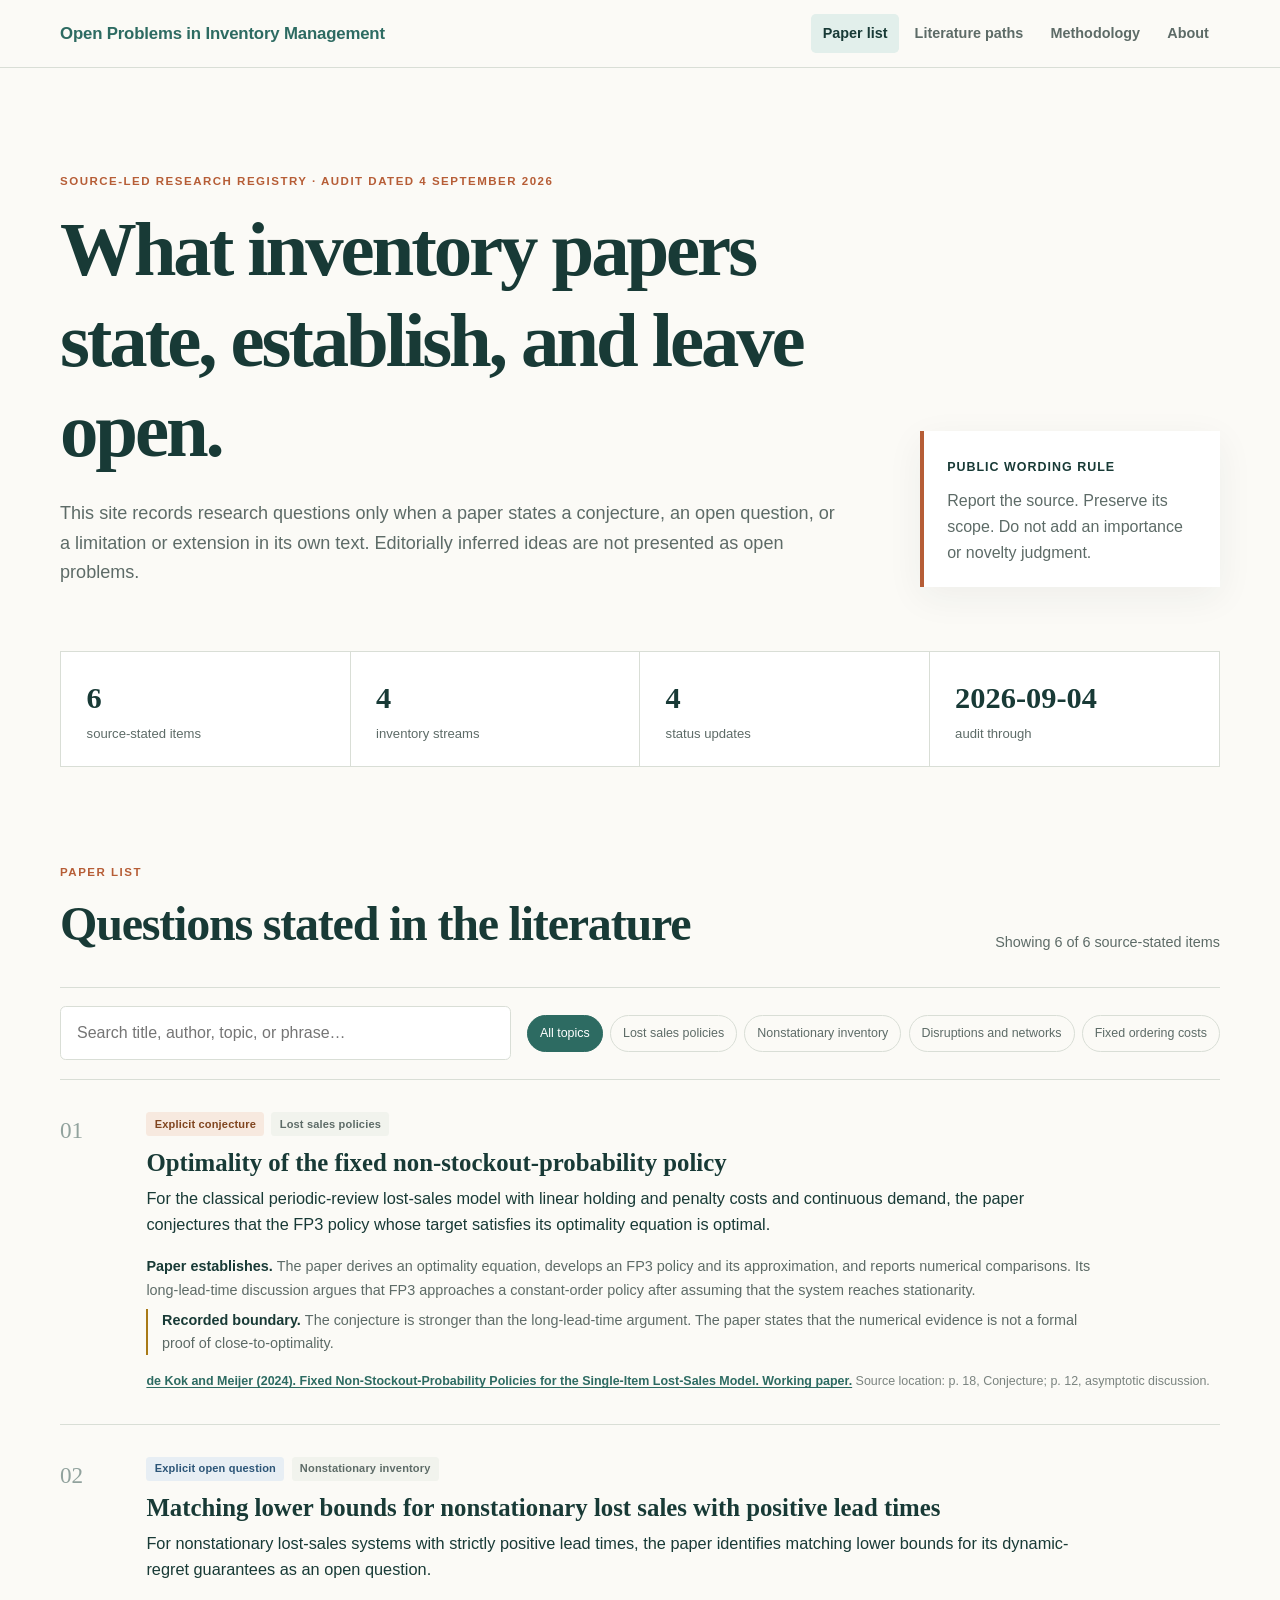
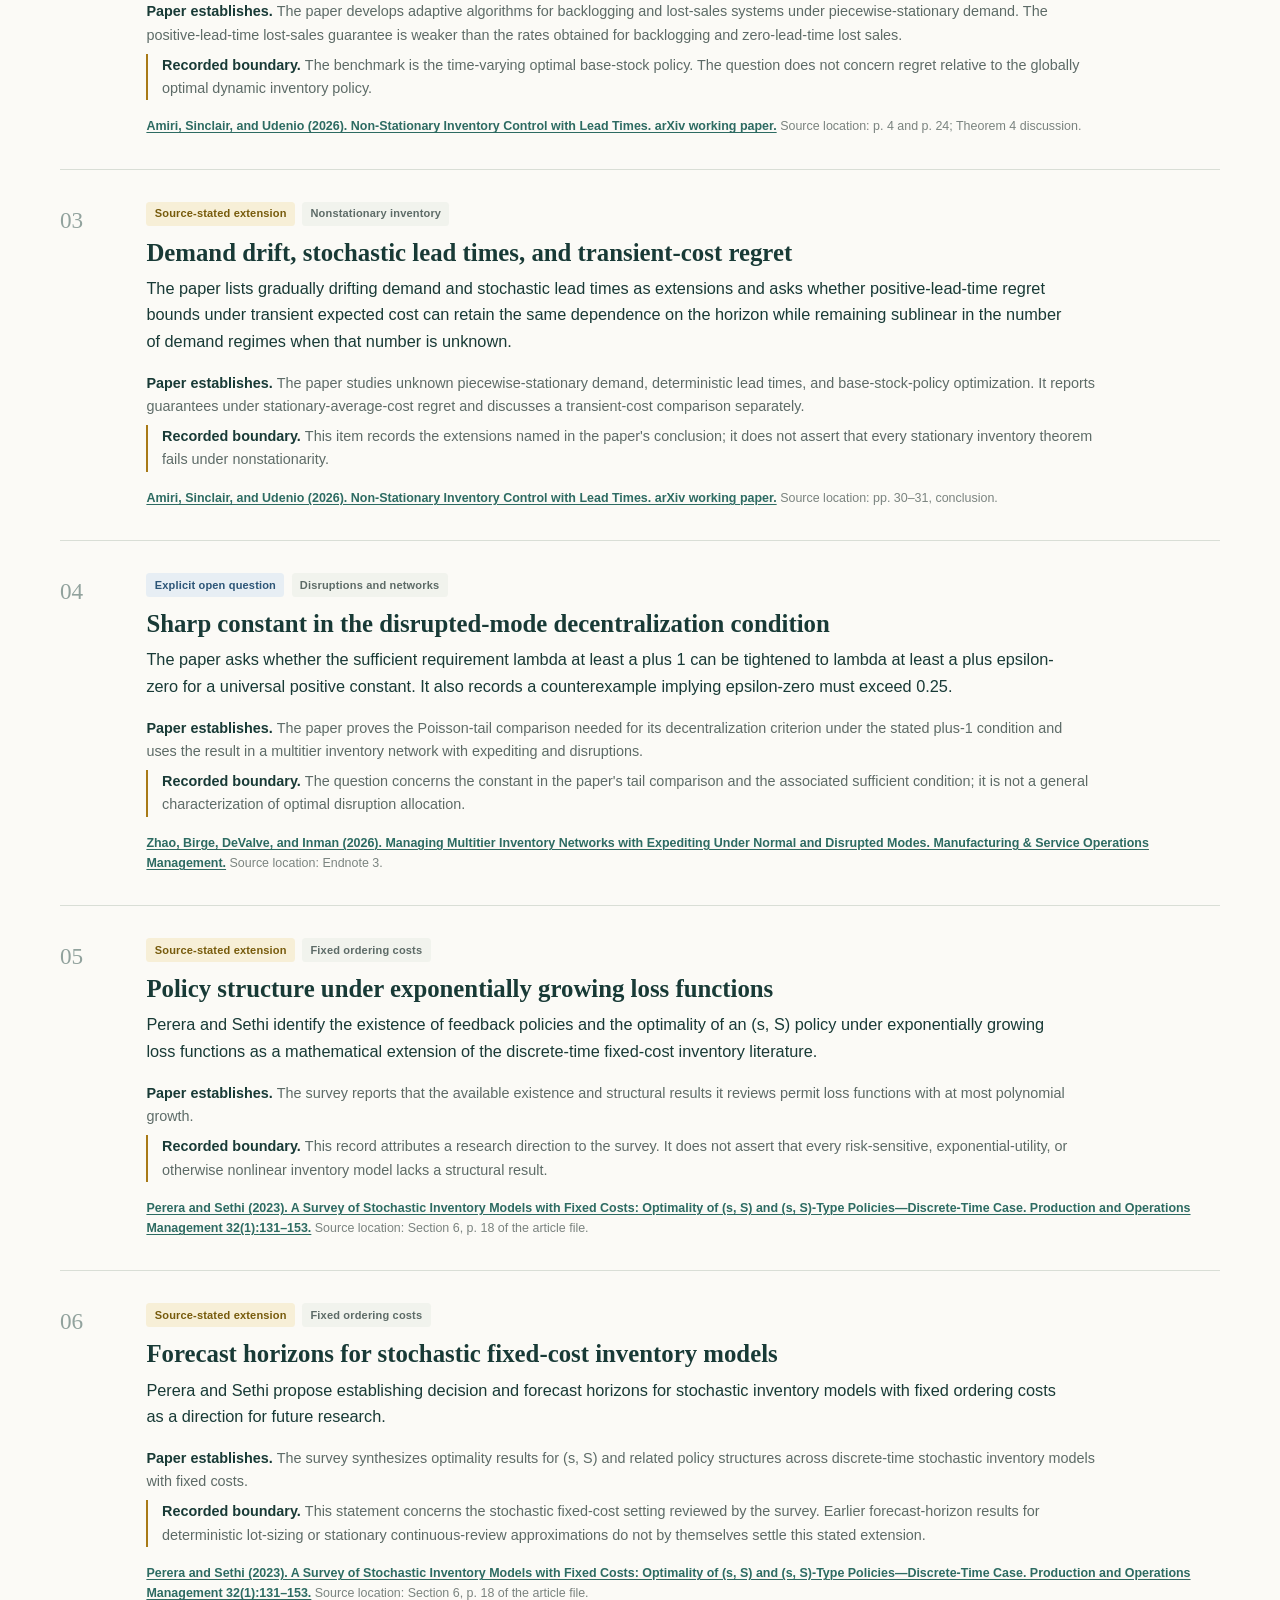
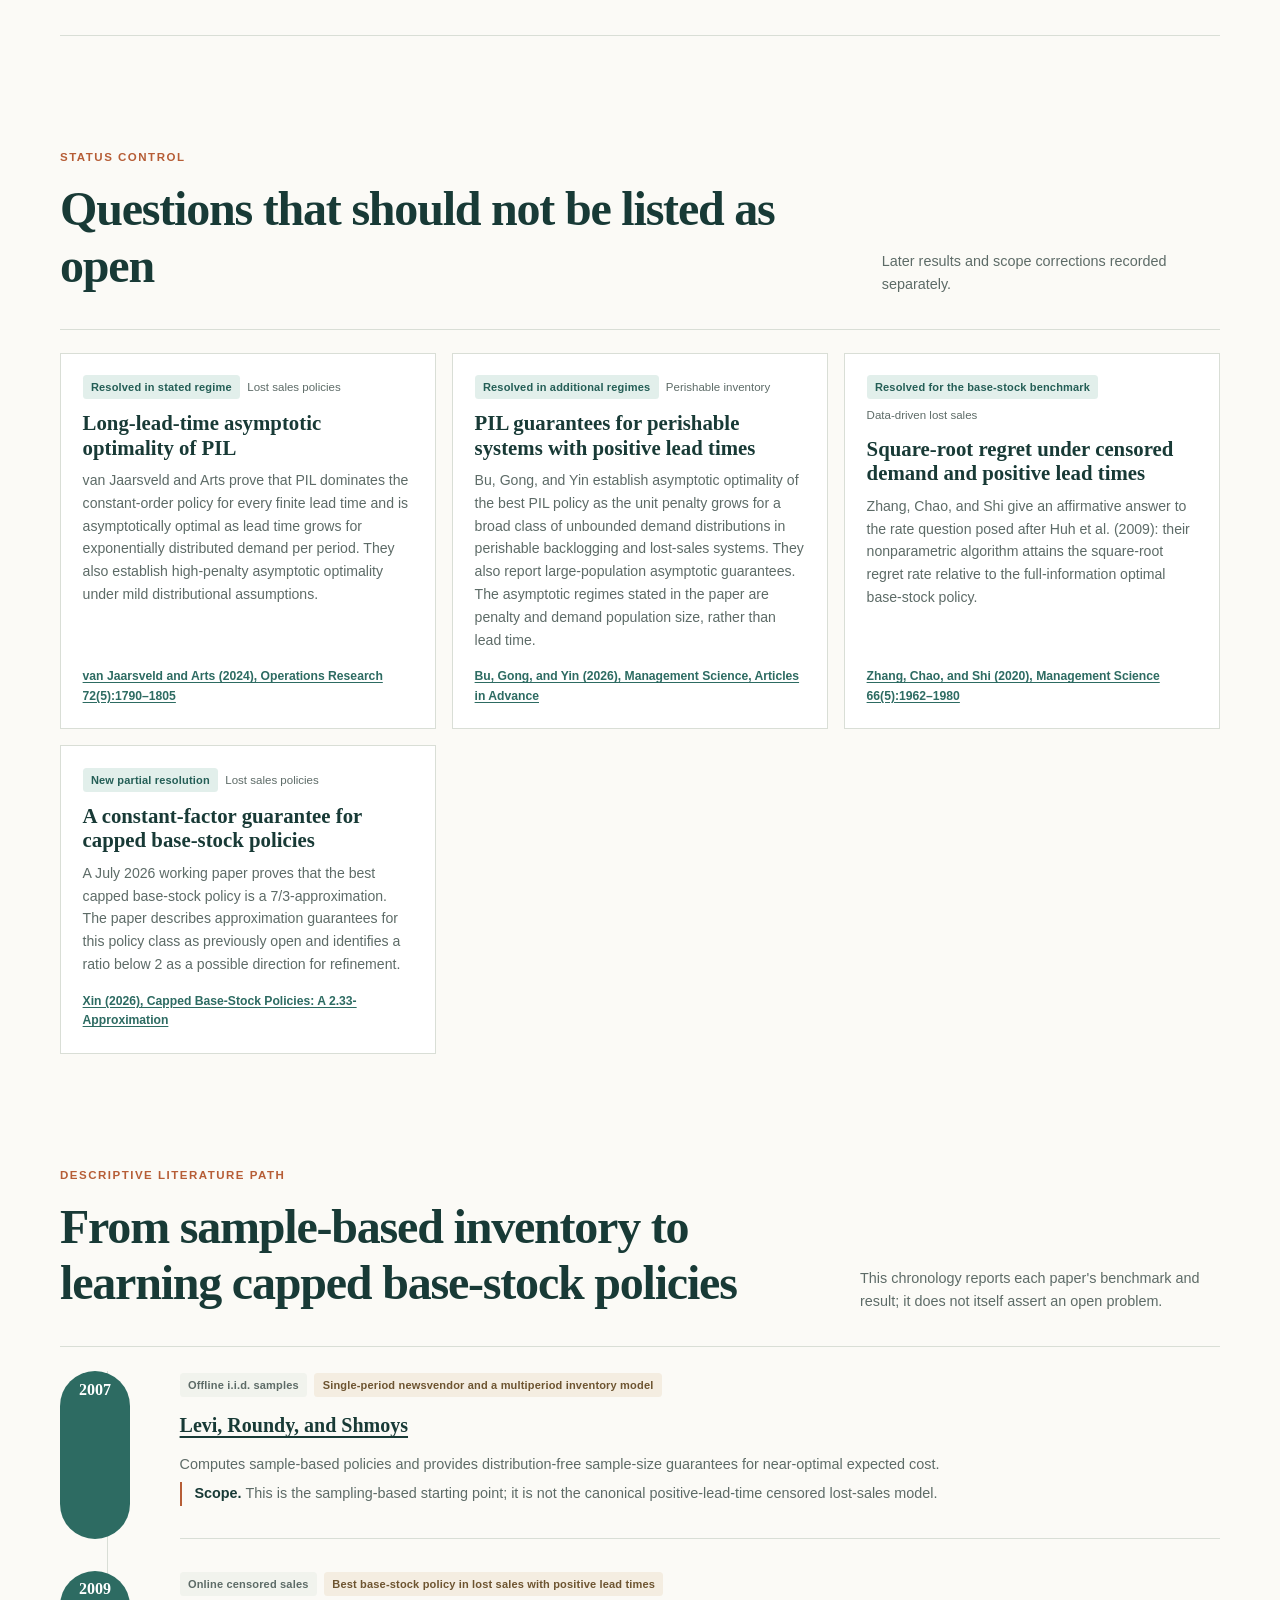
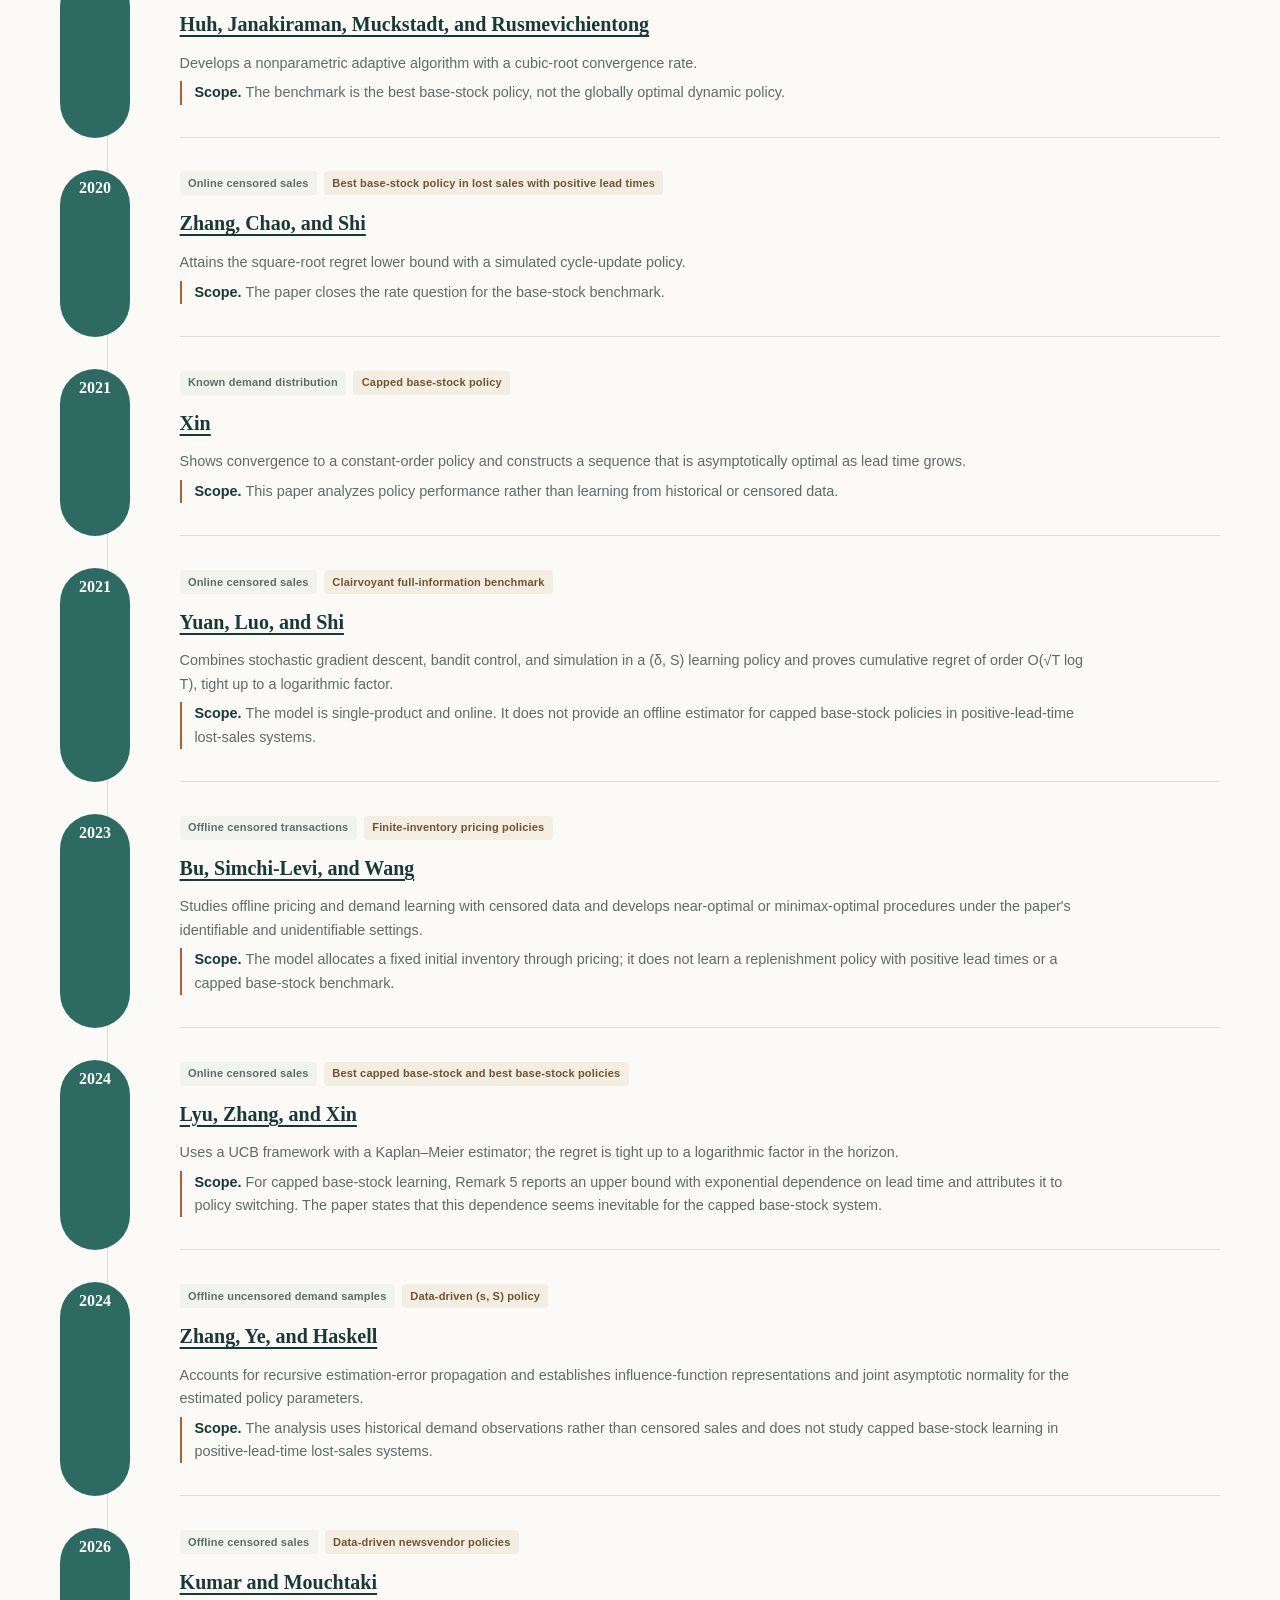
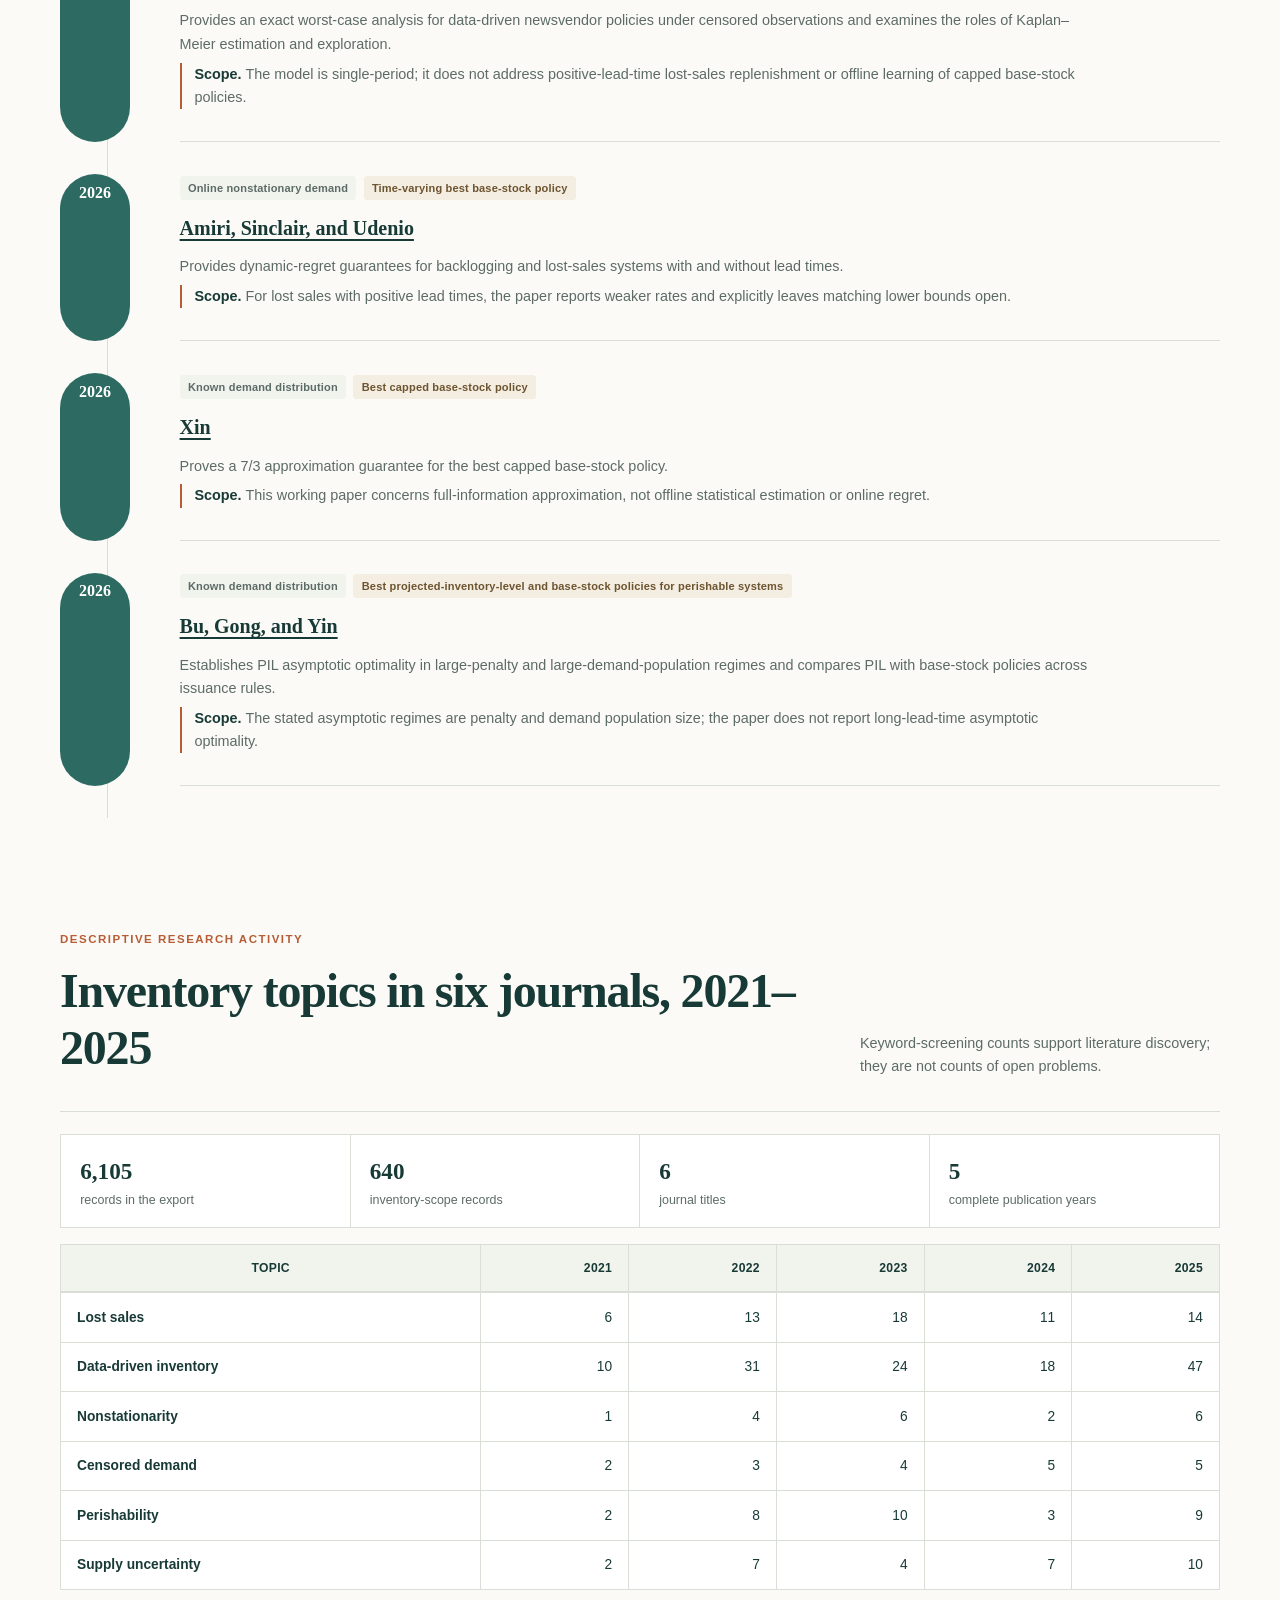
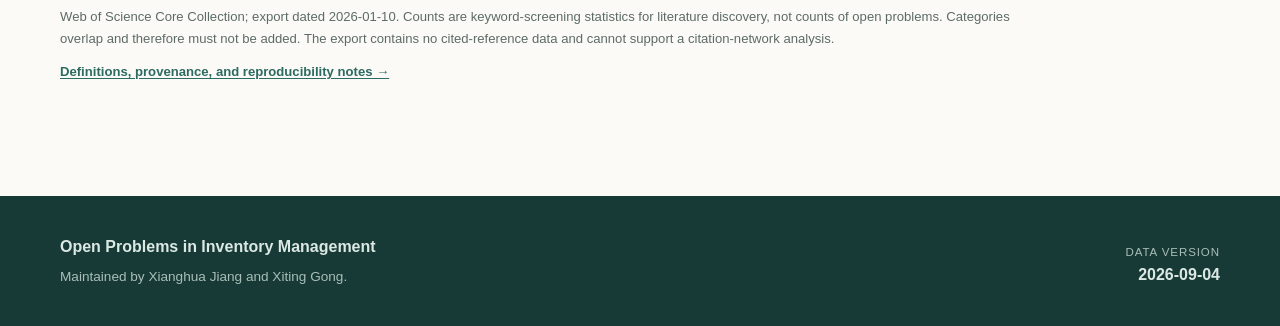
==== commit 23c3f095: "Publish WoS trends and fixed-cost research paths" ====
--- a/index.html
+++ b/index.html
@@ -10,8 +10,8 @@
     <meta name="twitter:card" content="summary_large_image" />
     <link rel="canonical" href="https://nusjxh.github.io/open-problems-in-inventory-management/" />
     <title>Open Problems in Inventory Management</title>
-    <link rel="stylesheet" href="assets/styles.css?v=2.0.0" />
-    <script defer src="assets/app.js?v=2.0.0"></script>
+    <link rel="stylesheet" href="assets/styles.css?v=2.1.0" />
+    <script defer src="assets/app.js?v=2.1.0"></script>
   </head>
   <body>
     <a class="skip-link" href="#paper-list">Skip to the paper list</a>
@@ -28,7 +28,7 @@
     <main>
       <section class="hero shell">
         <div>
-          <p class="eyebrow">Source-led research registry · audit dated 2 September 2026</p>
+          <p class="eyebrow">Source-led research registry · audit dated 4 September 2026</p>
           <h1>What inventory papers state, establish, and leave open.</h1>
           <p class="lede">
             This site records research questions only when a paper states a conjecture, an open question,
@@ -43,10 +43,10 @@
       </section>
 
       <section class="shell summary-strip" aria-label="Registry summary">
-        <div><strong id="stat-open">4</strong><span>source-stated items</span></div>
-        <div><strong id="stat-topics">3</strong><span>inventory streams</span></div>
-        <div><strong id="stat-updates">3</strong><span>status updates</span></div>
-        <div><strong>2026-09-02</strong><span>audit through</span></div>
+        <div><strong id="stat-open">6</strong><span>source-stated items</span></div>
+        <div><strong id="stat-topics">4</strong><span>inventory streams</span></div>
+        <div><strong id="stat-updates">4</strong><span>status updates</span></div>
+        <div><strong id="stat-audit">2026-09-04</strong><span>audit through</span></div>
       </section>
 
       <section id="paper-list" class="shell registry-section" aria-labelledby="paper-list-title">
@@ -83,21 +83,25 @@
 
       <section class="shell trends-section" aria-labelledby="trends-title">
         <div class="section-intro">
-          <div><p class="eyebrow">Bibliometric trends</p><h2 id="trends-title">Web of Science query protocol</h2></div>
-          <p>Counts will be published only after a reproducible Core Collection export is archived.</p>
+          <div><p class="eyebrow">Descriptive research activity</p><h2 id="trends-title">Inventory topics in six journals, 2021–2025</h2></div>
+          <p>Keyword-screening counts support literature discovery; they are not counts of open problems.</p>
         </div>
-        <div class="data-notice">
-          <strong>No WoS counts are shown in this release.</strong>
-          <p>The current audit session did not have an authenticated institutional Web of Science connection. The category definitions and deduplication rule are ready for an exported CSV or Excel file.</p>
-          <a href="methodology.html#wos-protocol">View the query and classification protocol →</a>
+        <div class="trend-summary" aria-label="Bibliometric source summary">
+          <div><strong id="trend-records">6,105</strong><span>records in the export</span></div>
+          <div><strong id="trend-inventory">640</strong><span>inventory-scope records</span></div>
+          <div><strong>6</strong><span>journal titles</span></div>
+          <div><strong>5</strong><span>complete publication years</span></div>
         </div>
+        <div id="trend-table" class="trend-table-wrap"></div>
+        <p id="trend-note" class="trend-note"></p>
+        <a class="method-link" href="methodology.html#wos-protocol">Definitions, provenance, and reproducibility notes →</a>
       </section>
     </main>
 
     <footer class="site-footer">
       <div class="shell footer-grid">
         <div><strong>Open Problems in Inventory Management</strong><p>Maintained by Xianghua Jiang and Xiting Gong.</p></div>
-        <div><span>Data version</span><strong>v2.0 · 2026-09-02</strong></div>
+        <div><span>Data version</span><strong id="footer-version">2026-09-04</strong></div>
       </div>
     </footer>
   </body>
--- a/assets/styles.css
+++ b/assets/styles.css
@@ -123,6 +123,19 @@
 
 .data-notice, .compact-callout { margin-top: 1.4rem; padding: 1.6rem 1.8rem; background: var(--surface); border: 1px solid var(--line); border-left: 4px solid var(--orange); }
 .data-notice p, .compact-callout p { max-width: 900px; margin: 0.45rem 0 0.8rem; color: var(--muted); }
+.trend-summary { display: grid; grid-template-columns: repeat(4, 1fr); margin-top: 1.4rem; border: 1px solid var(--line); background: var(--surface); }
+.trend-summary div { display: flex; min-height: 92px; flex-direction: column; justify-content: center; padding: 1rem 1.2rem; border-right: 1px solid var(--line); }
+.trend-summary div:last-child { border-right: 0; }
+.trend-summary strong { font-family: var(--serif); font-size: 1.45rem; font-weight: 600; }
+.trend-summary span { color: var(--muted); font-size: 0.78rem; }
+.trend-table-wrap { overflow-x: auto; margin-top: 1rem; }
+.trend-table { width: 100%; min-width: 660px; border-collapse: collapse; background: var(--surface); font-size: 0.86rem; }
+.trend-table th, .trend-table td { padding: 0.82rem 1rem; border: 1px solid var(--line); }
+.trend-table thead th { background: var(--surface-soft); font-size: 0.76rem; letter-spacing: 0.025em; text-transform: uppercase; }
+.trend-table tbody th { color: var(--ink); text-align: left; font-weight: 650; }
+.trend-number { text-align: right; font-variant-numeric: tabular-nums; }
+.trend-note { max-width: 980px; margin: 1rem 0 0.55rem; color: var(--muted); font-size: 0.82rem; }
+.method-link { font-size: 0.82rem; font-weight: 700; }
 
 .page-hero { padding-block: 6rem 4rem; border-bottom: 1px solid var(--line); }
 .page-hero h1 { max-width: 900px; font-size: clamp(2.7rem, 5vw, 4.7rem); }
@@ -168,6 +181,9 @@
   .section-intro, .list-tools { align-items: flex-start; flex-direction: column; }
   .topic-filters { justify-content: flex-start; }
   .status-list, .about-grid { grid-template-columns: 1fr; }
+  .trend-summary { grid-template-columns: repeat(2, 1fr); }
+  .trend-summary div:nth-child(2) { border-right: 0; }
+  .trend-summary div:nth-child(-n + 2) { border-bottom: 1px solid var(--line); }
   .method-grid { grid-template-columns: 1fr; gap: 1.5rem; }
 }
 
@@ -180,6 +196,9 @@
   .summary-strip { grid-template-columns: 1fr; }
   .summary-strip div { border-right: 0; border-bottom: 1px solid var(--line); }
   .summary-strip div:last-child { border-bottom: 0; }
+  .trend-summary { grid-template-columns: 1fr; }
+  .trend-summary div { border-right: 0; border-bottom: 1px solid var(--line); }
+  .trend-summary div:last-child { border-bottom: 0; }
   .paper-row { grid-template-columns: 1fr; gap: 0.5rem; }
   .paper-number { font-size: 1rem; }
   .path-list::before { left: 34px; }
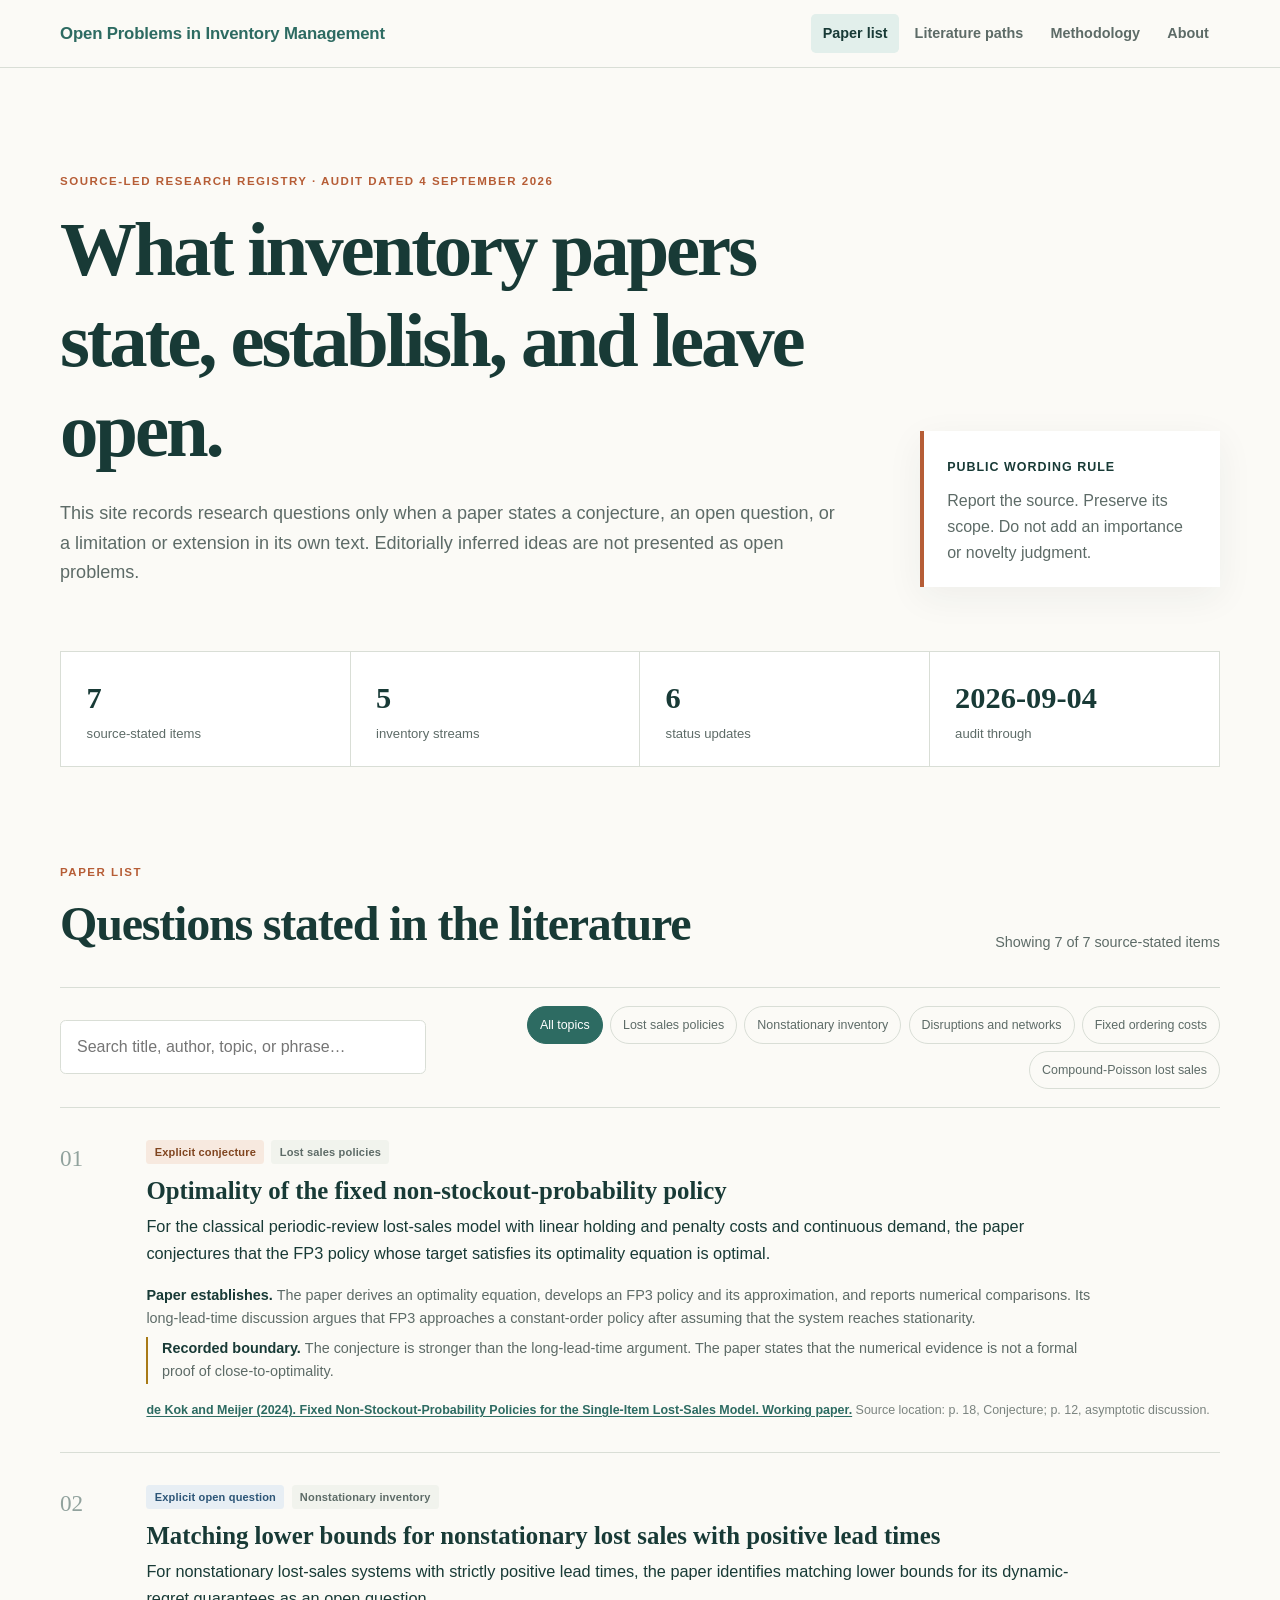
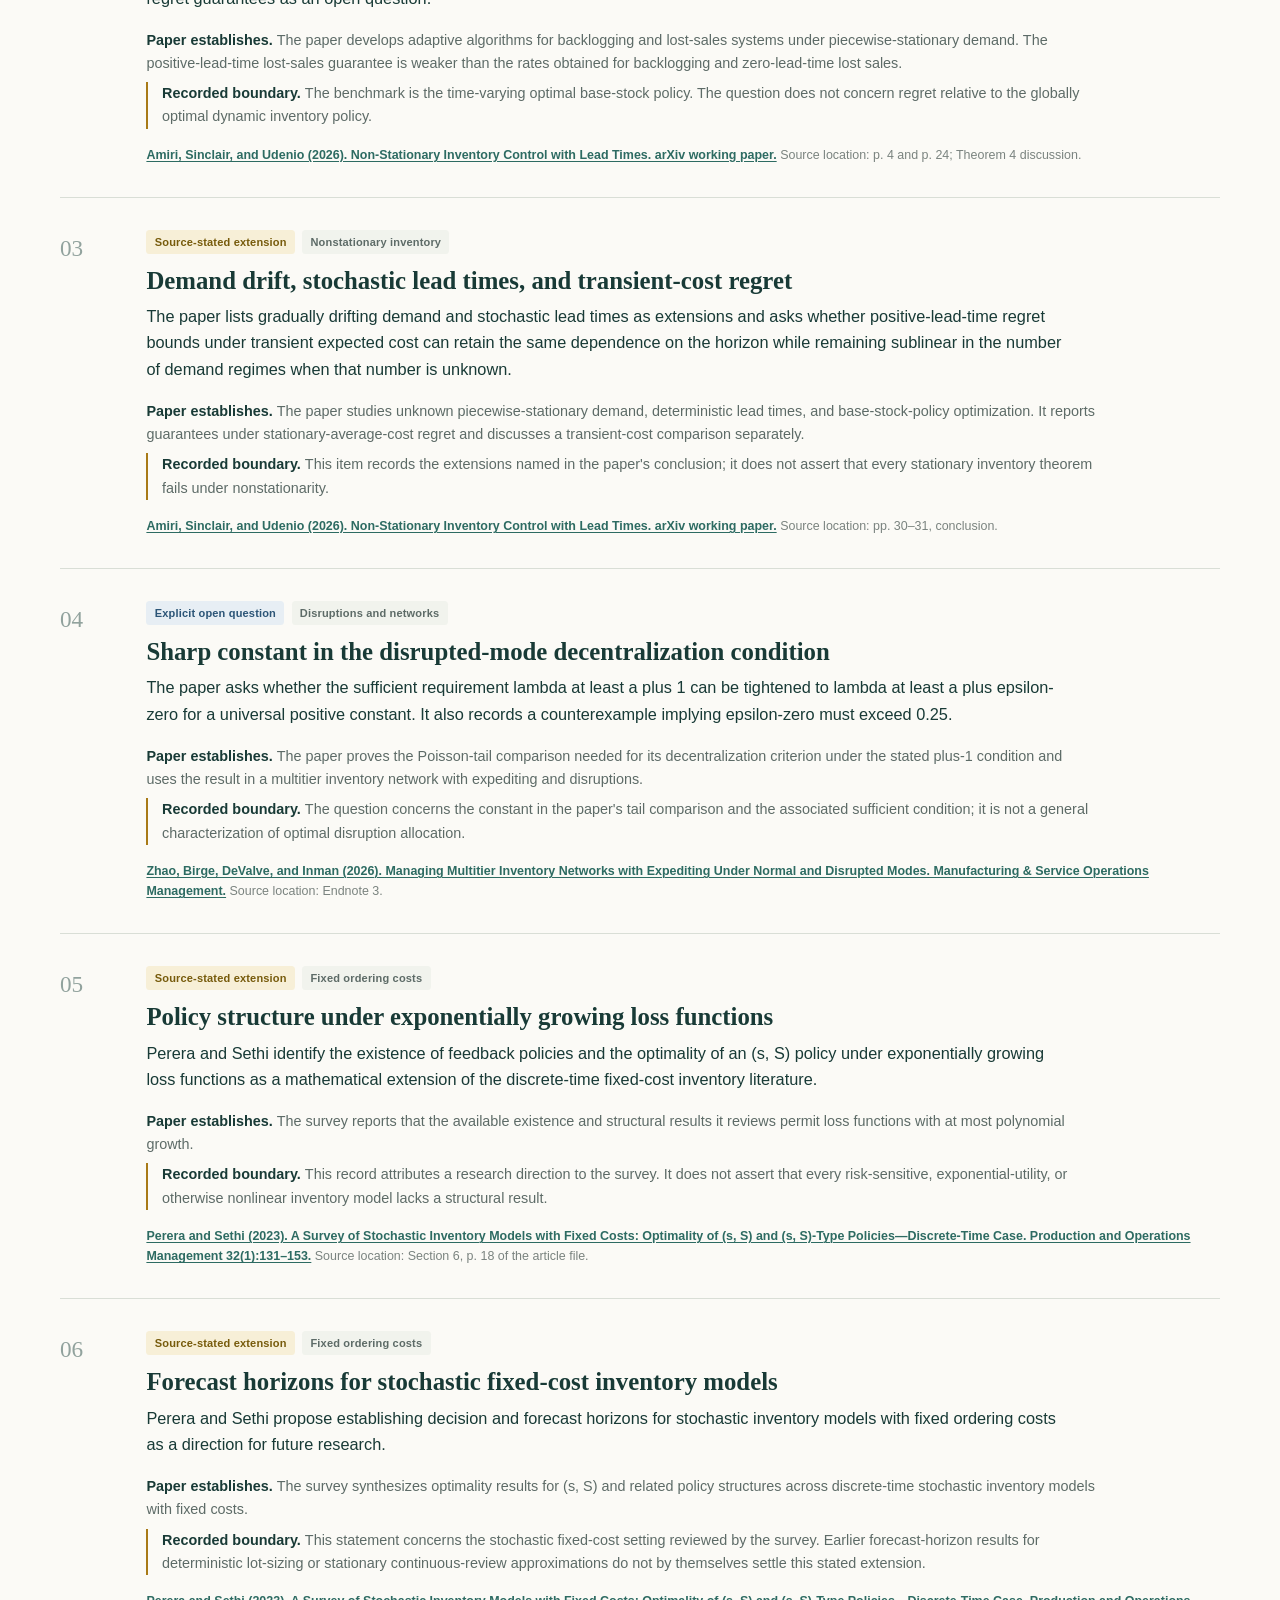
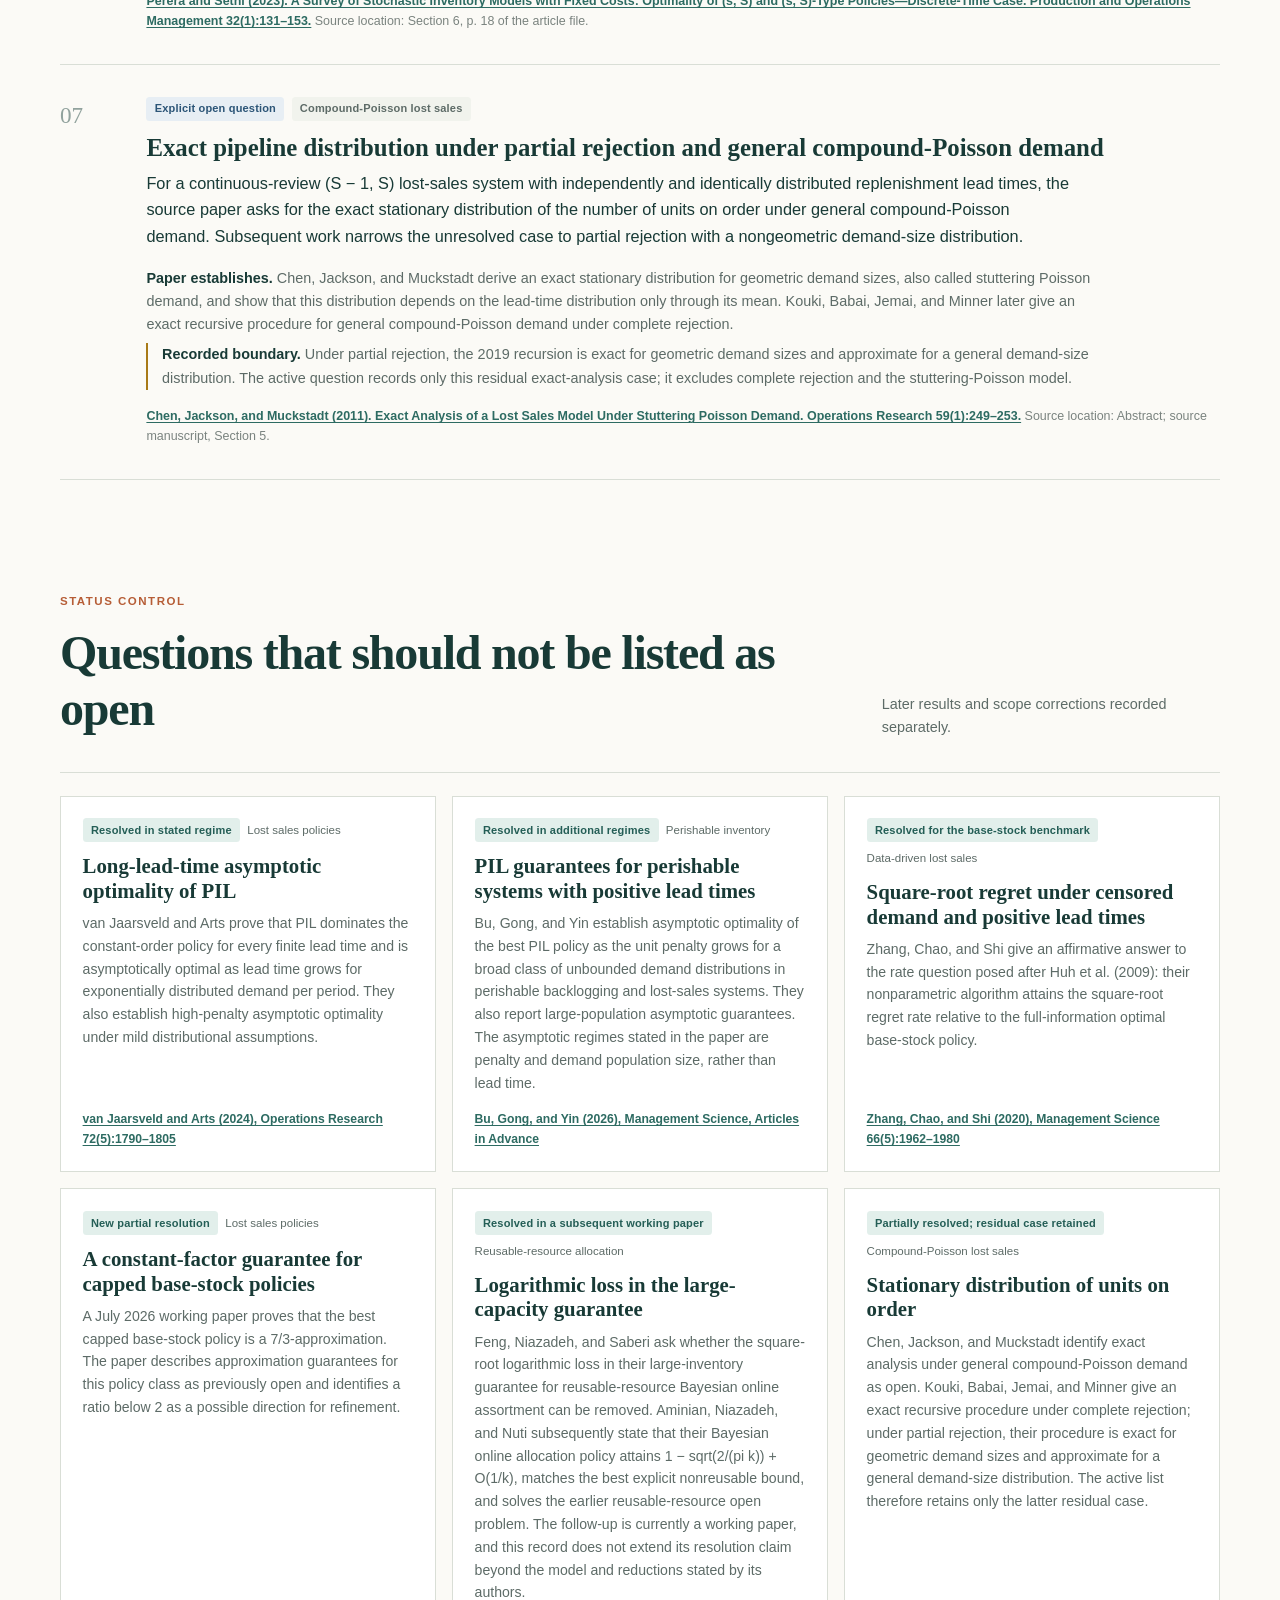
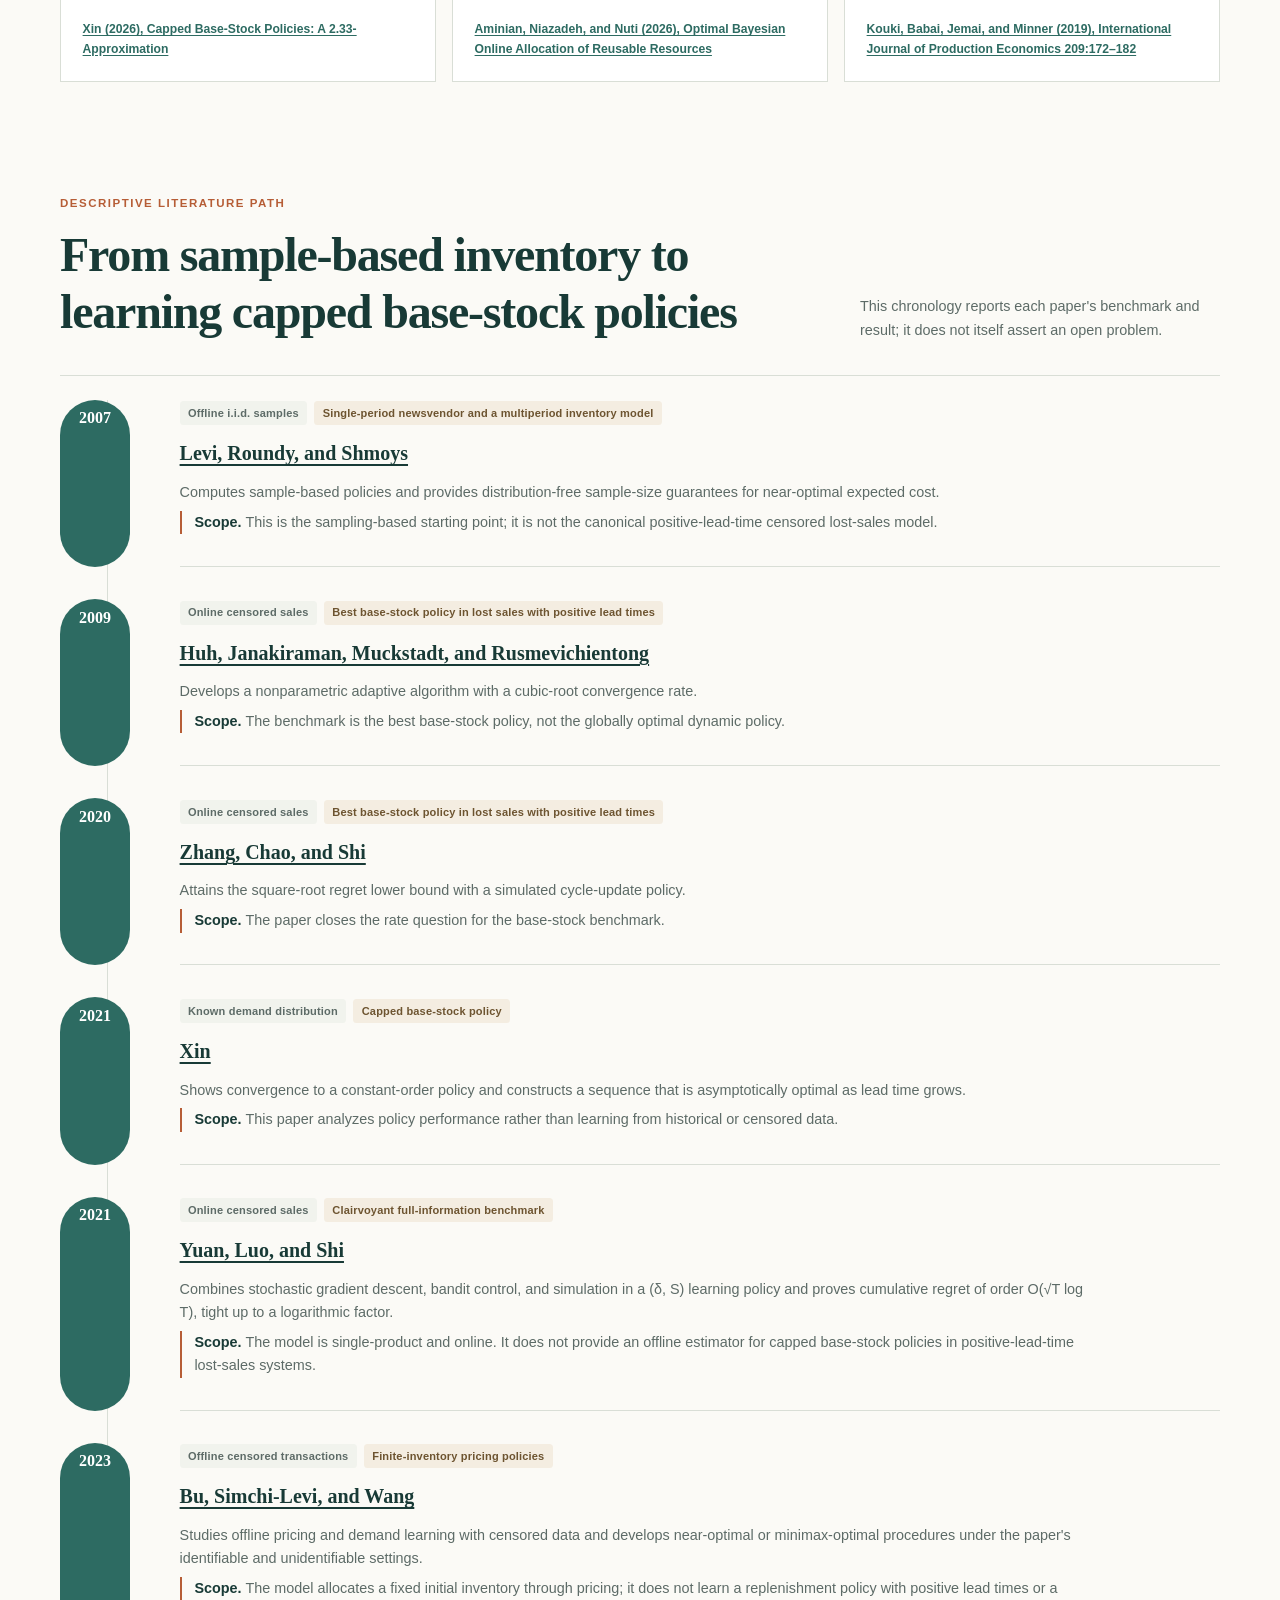
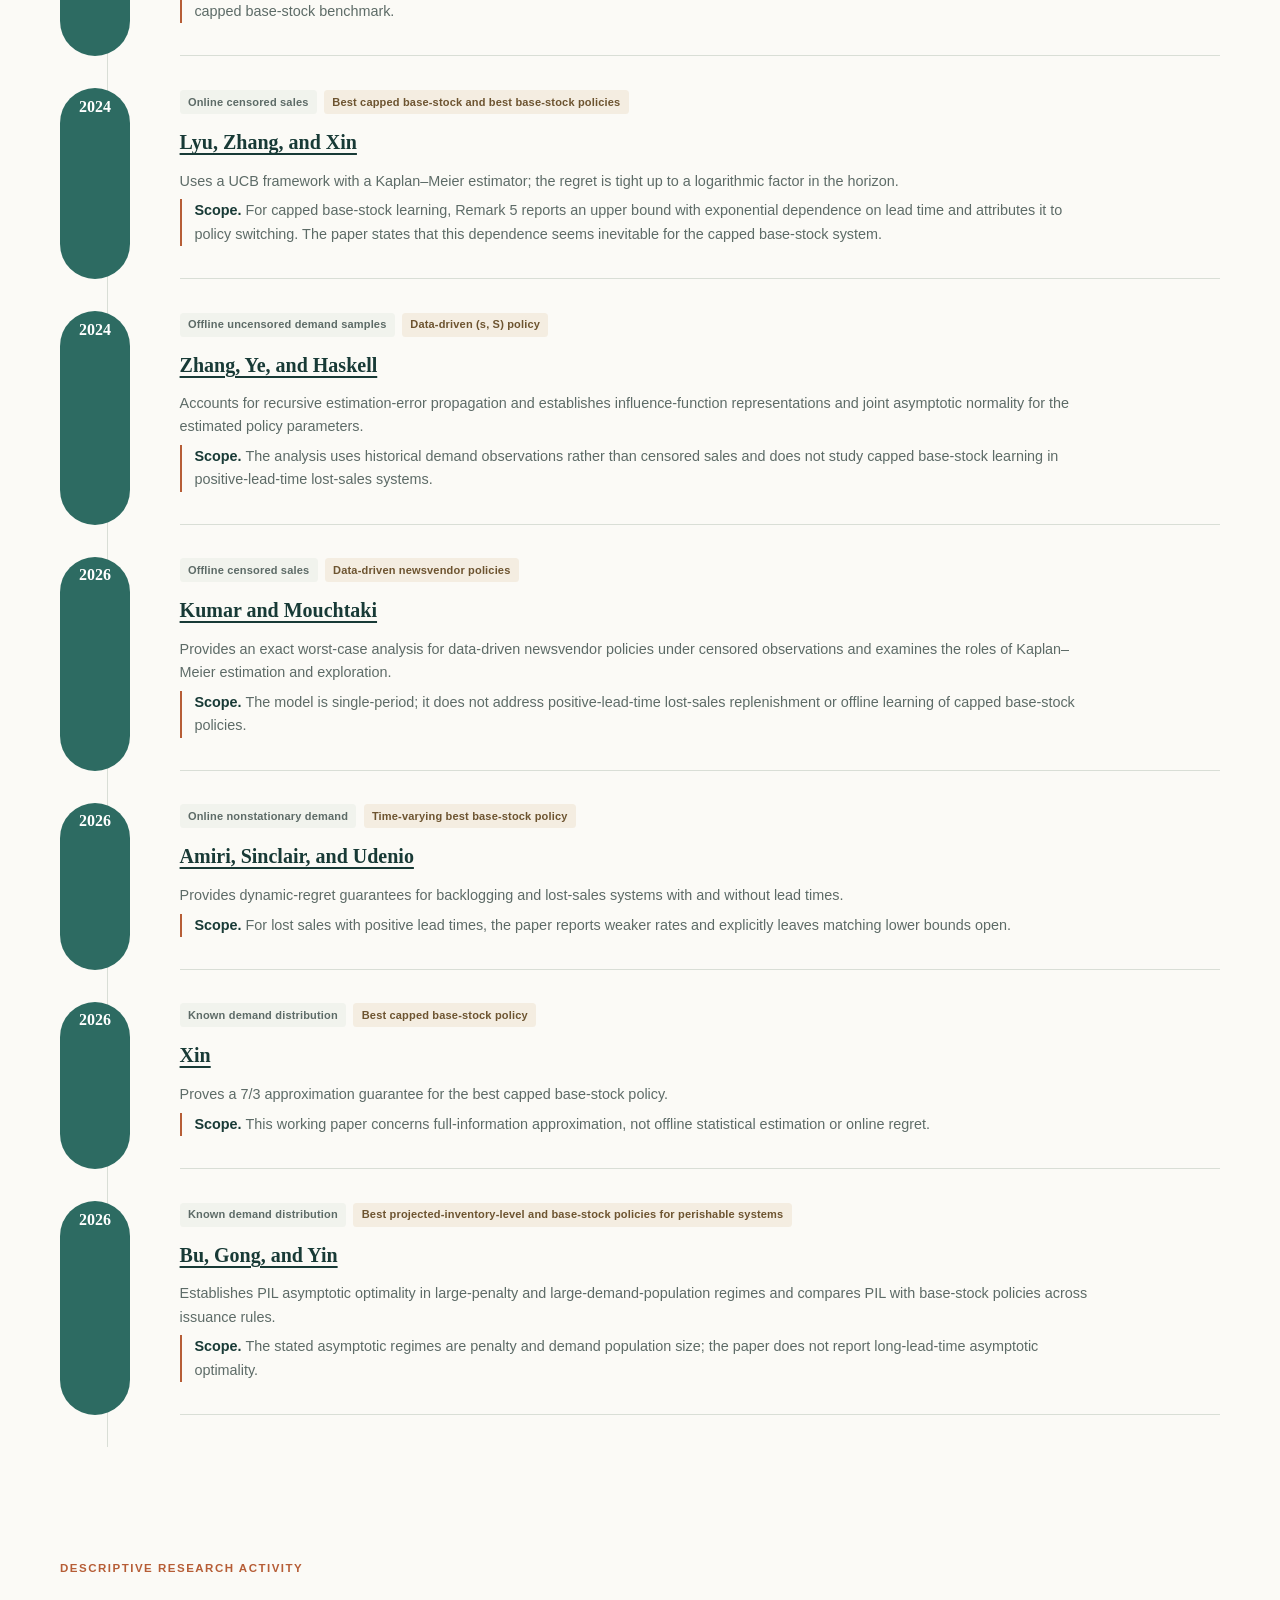
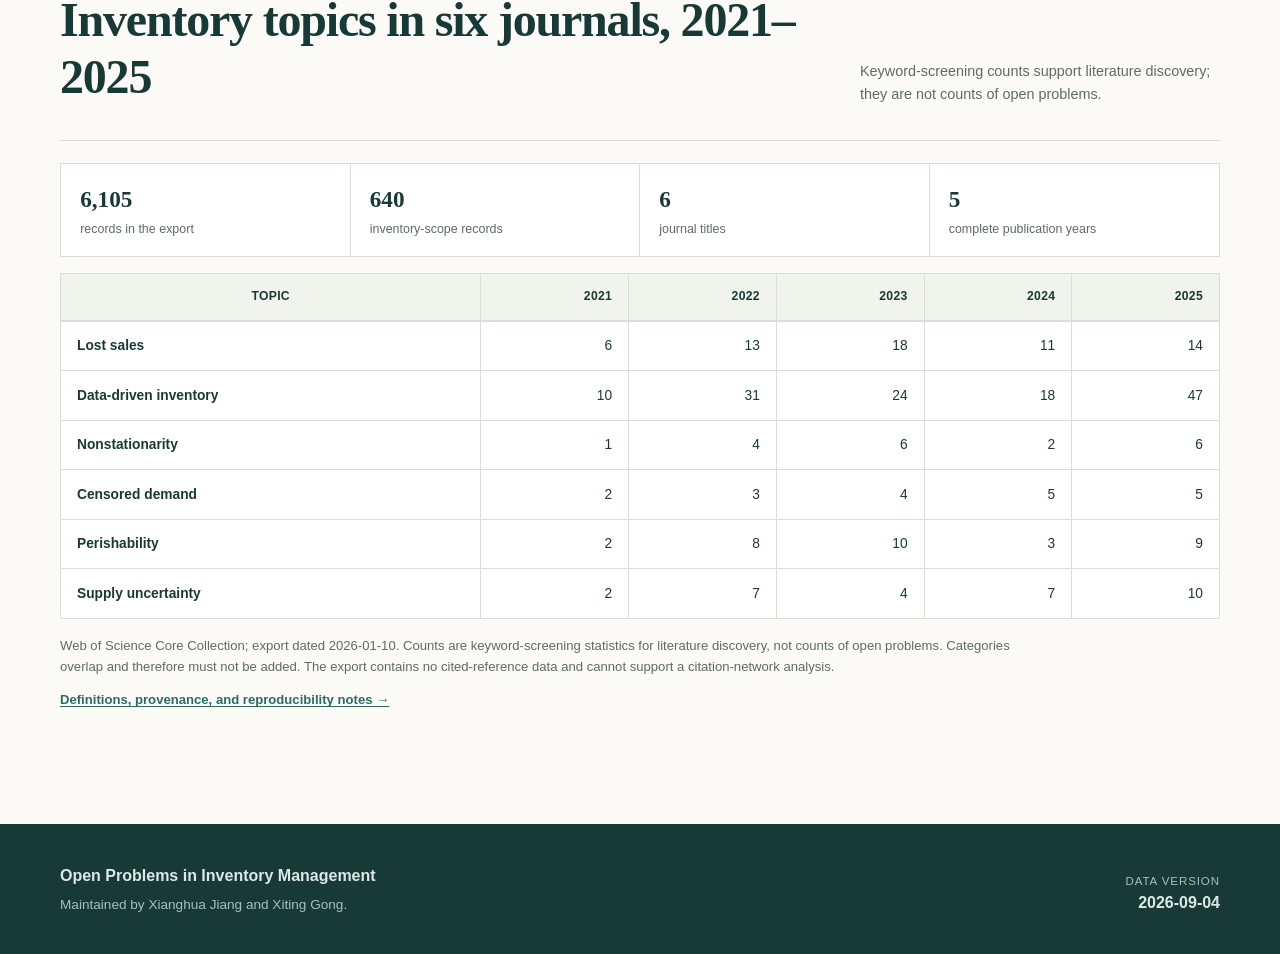
==== commit 8c2decb8: "Expand evidence base and audit external registry" ====
--- a/index.html
+++ b/index.html
@@ -10,8 +10,8 @@
     <meta name="twitter:card" content="summary_large_image" />
     <link rel="canonical" href="https://nusjxh.github.io/open-problems-in-inventory-management/" />
     <title>Open Problems in Inventory Management</title>
-    <link rel="stylesheet" href="assets/styles.css?v=2.1.0" />
-    <script defer src="assets/app.js?v=2.1.0"></script>
+    <link rel="stylesheet" href="assets/styles.css?v=2.2.0" />
+    <script defer src="assets/app.js?v=2.2.0"></script>
   </head>
   <body>
     <a class="skip-link" href="#paper-list">Skip to the paper list</a>
@@ -43,9 +43,9 @@
       </section>
 
       <section class="shell summary-strip" aria-label="Registry summary">
-        <div><strong id="stat-open">6</strong><span>source-stated items</span></div>
-        <div><strong id="stat-topics">4</strong><span>inventory streams</span></div>
-        <div><strong id="stat-updates">4</strong><span>status updates</span></div>
+        <div><strong id="stat-open">7</strong><span>source-stated items</span></div>
+        <div><strong id="stat-topics">5</strong><span>inventory streams</span></div>
+        <div><strong id="stat-updates">6</strong><span>status updates</span></div>
         <div><strong id="stat-audit">2026-09-04</strong><span>audit through</span></div>
       </section>
 
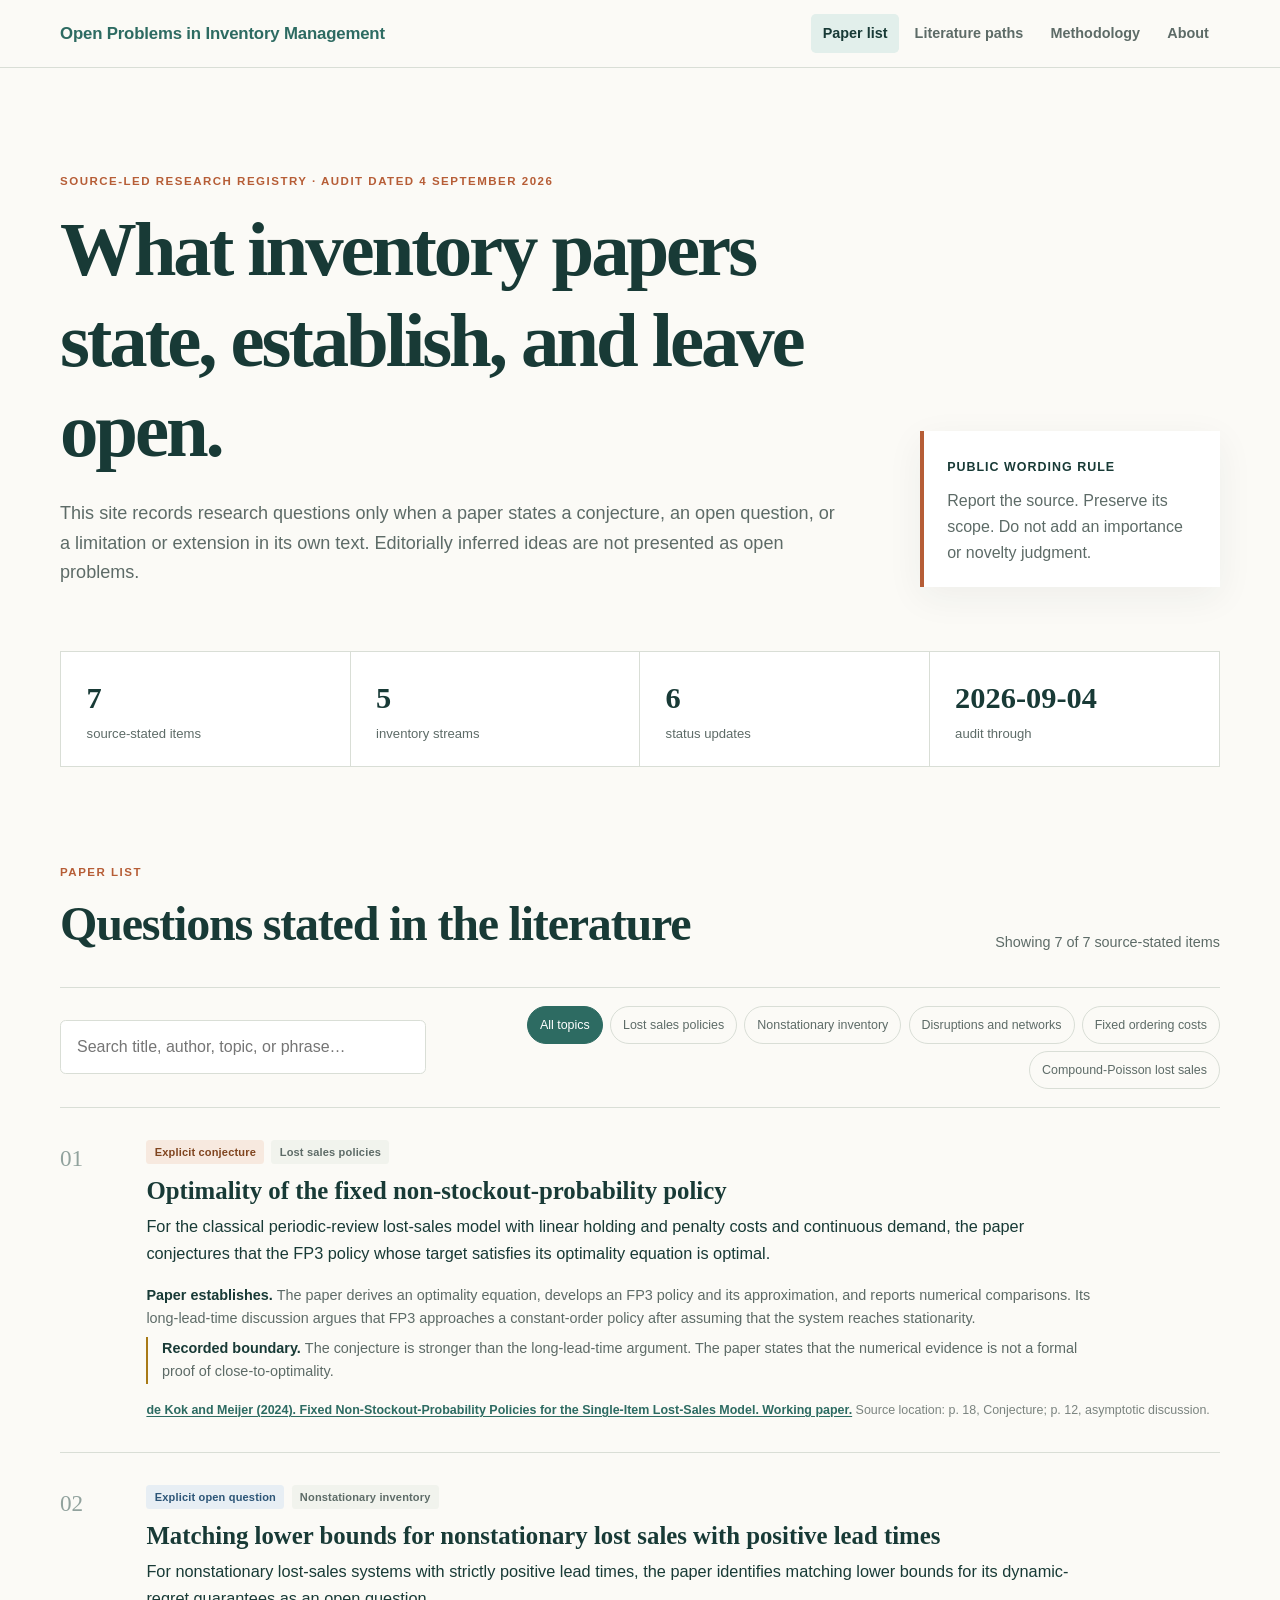
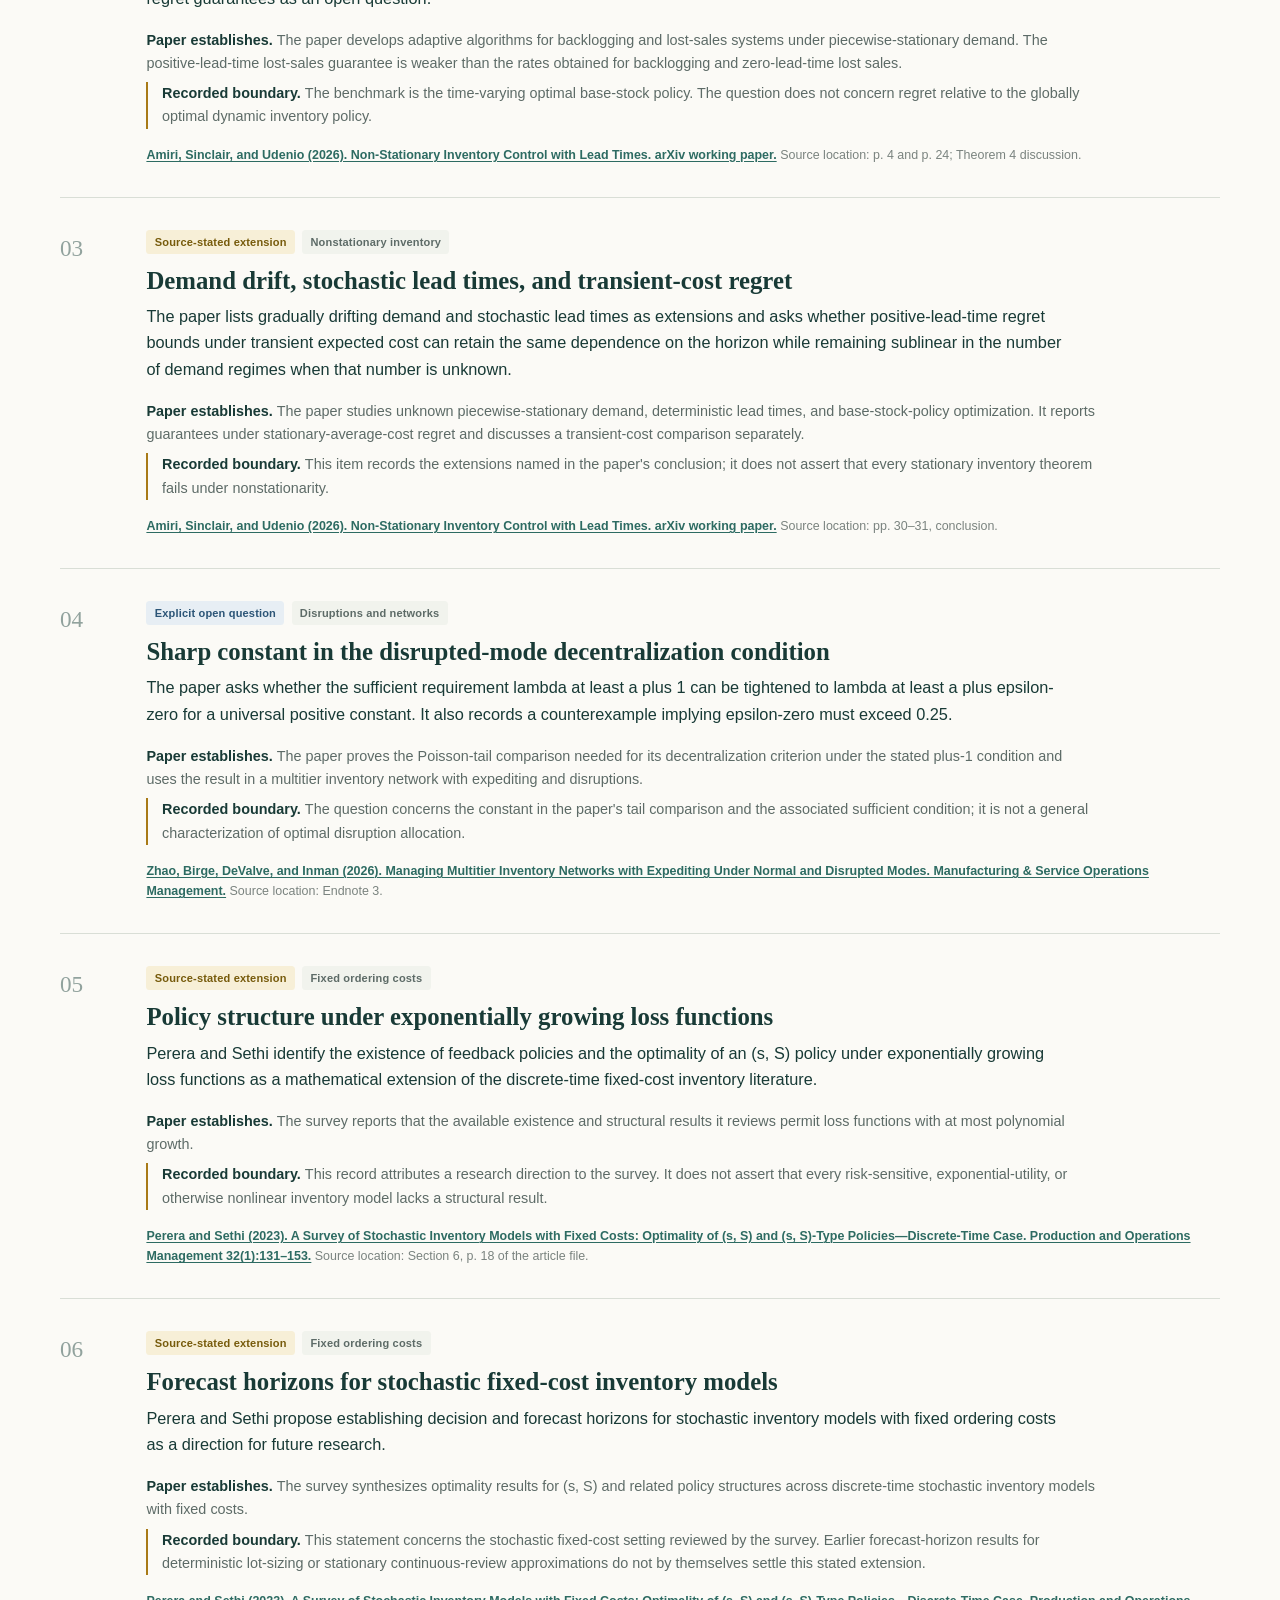
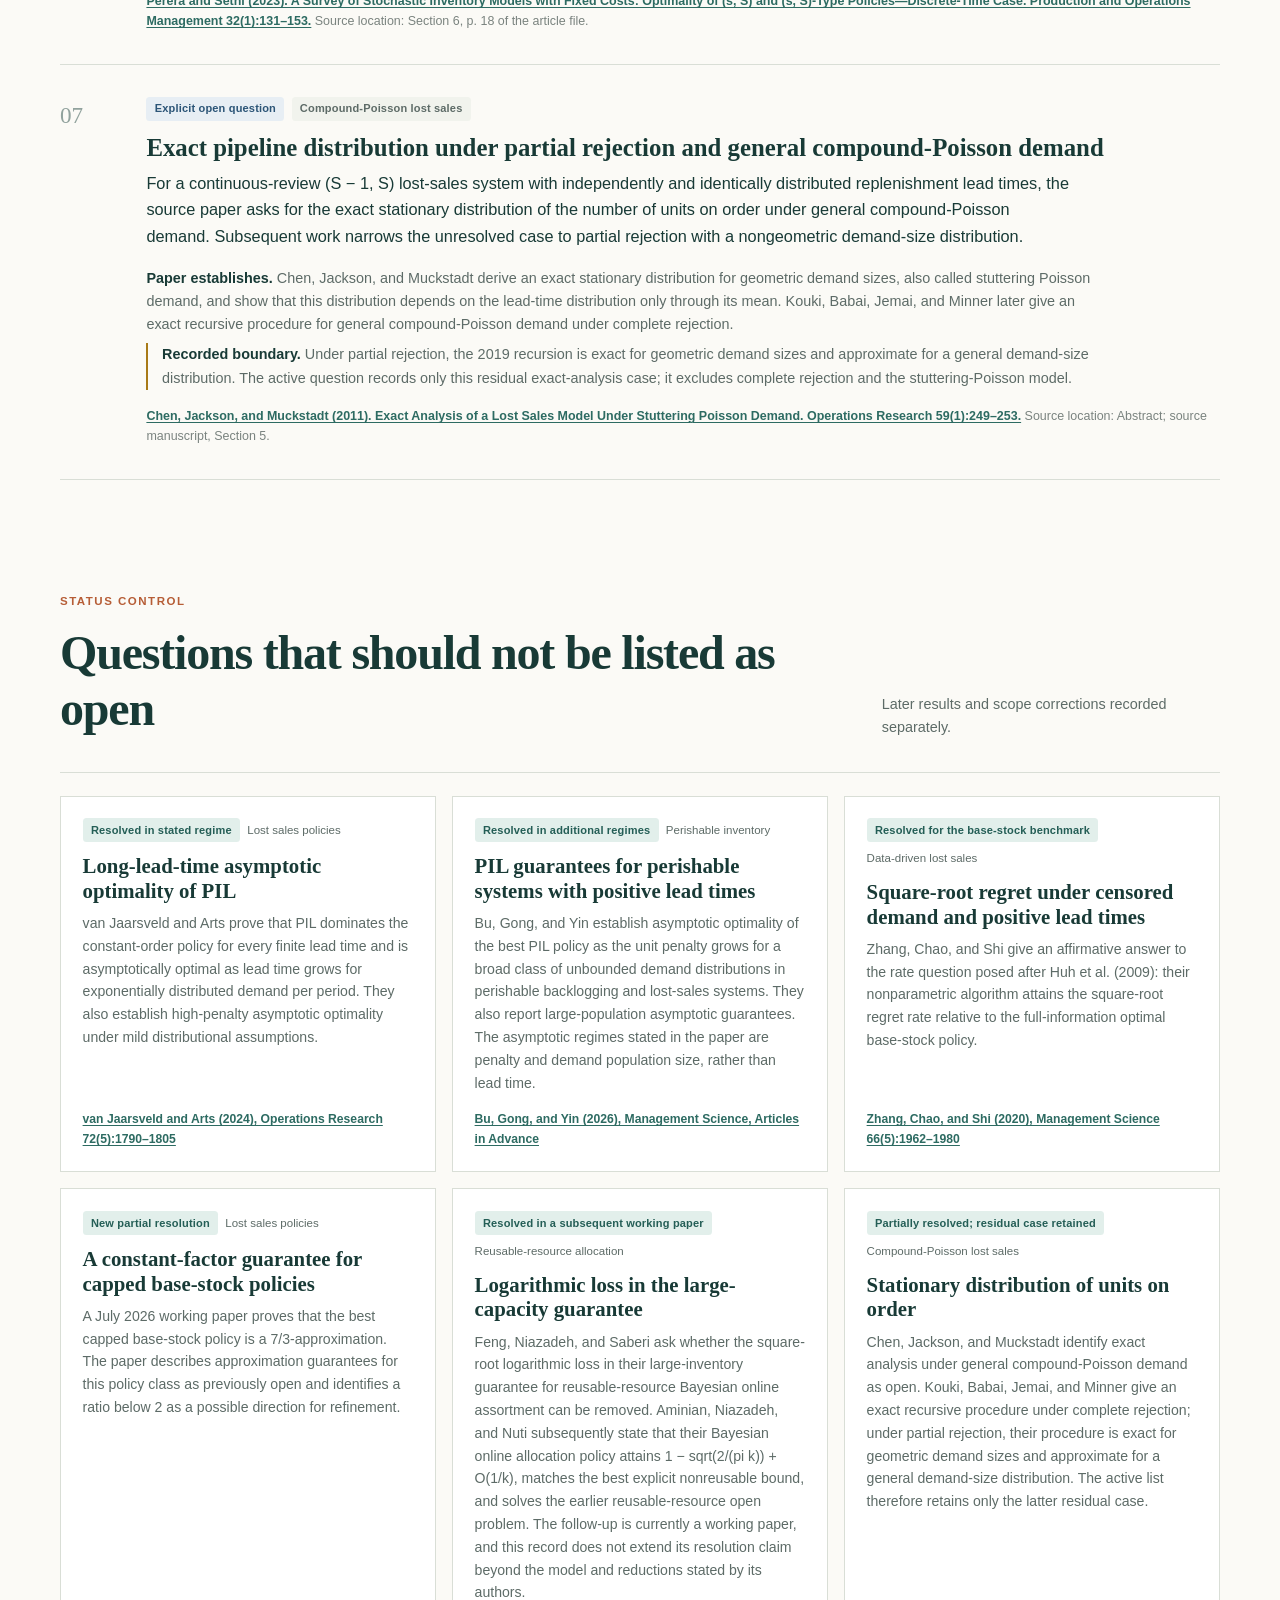
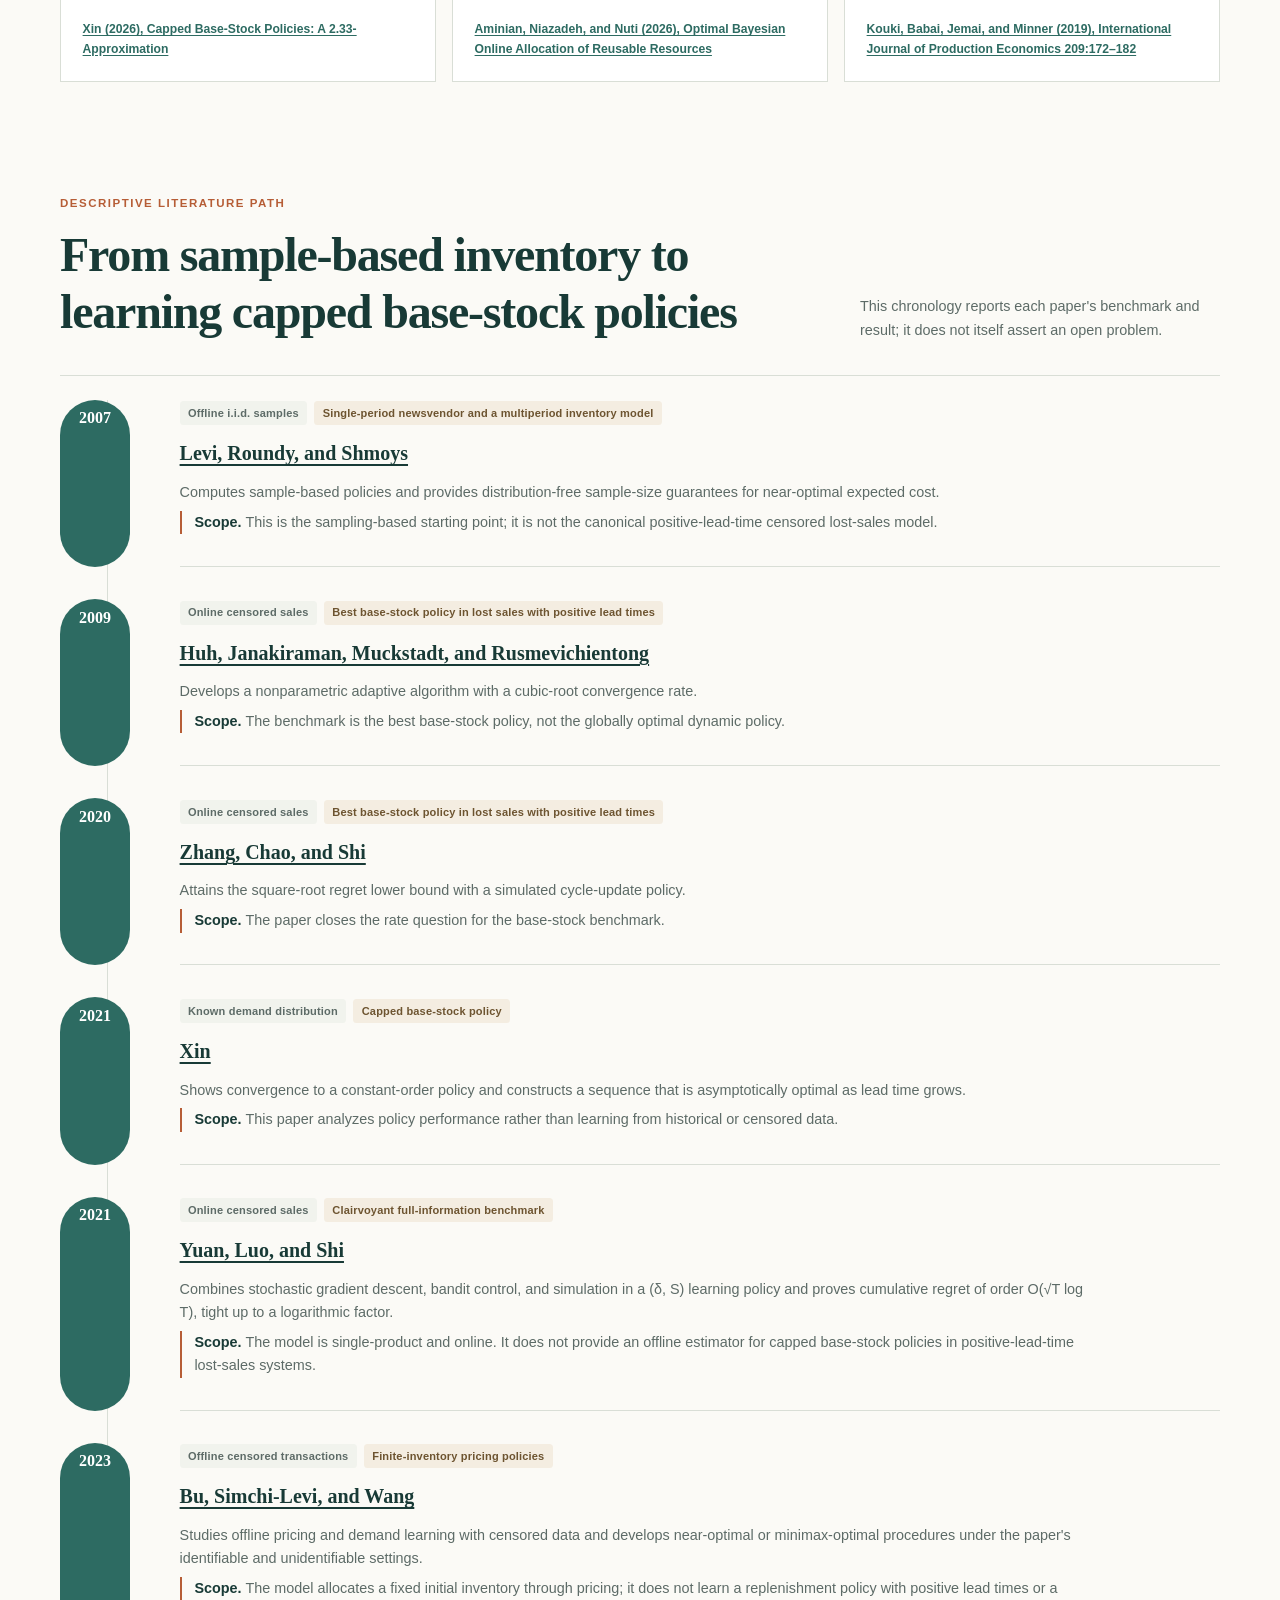
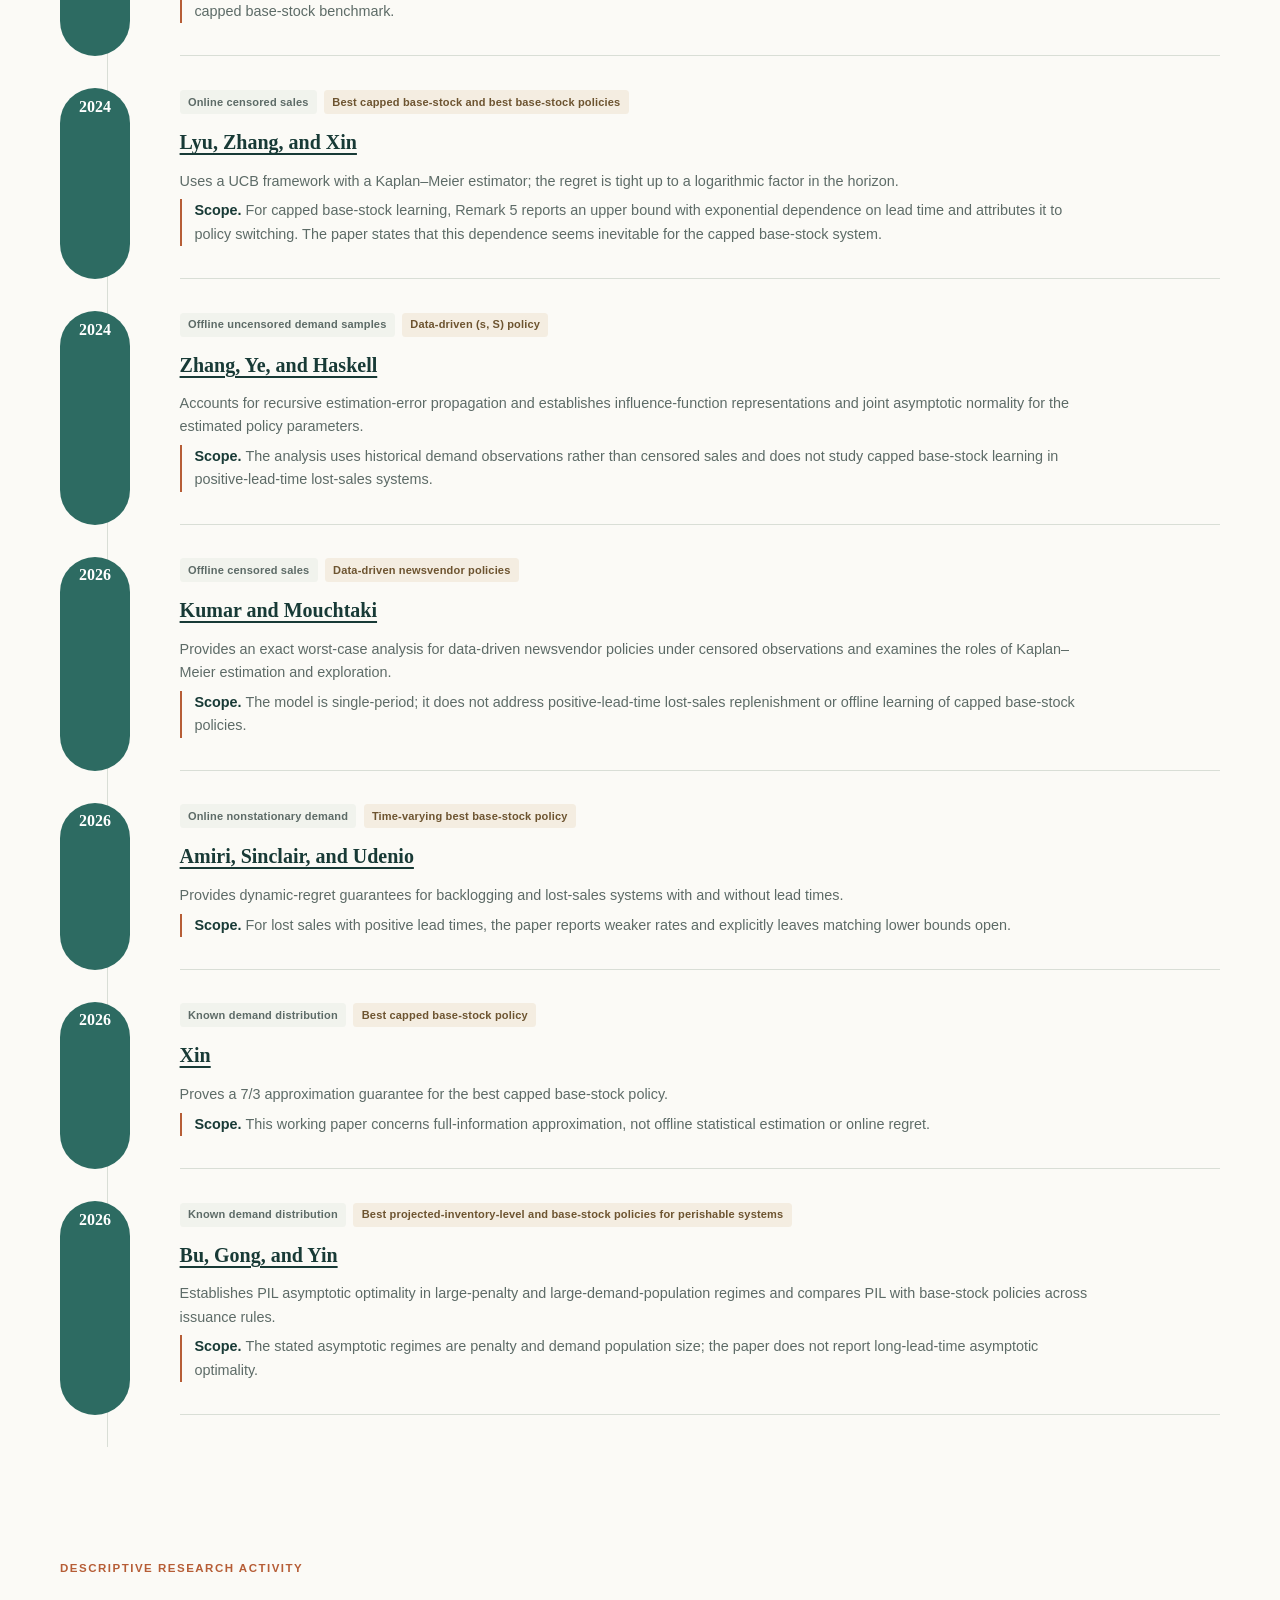
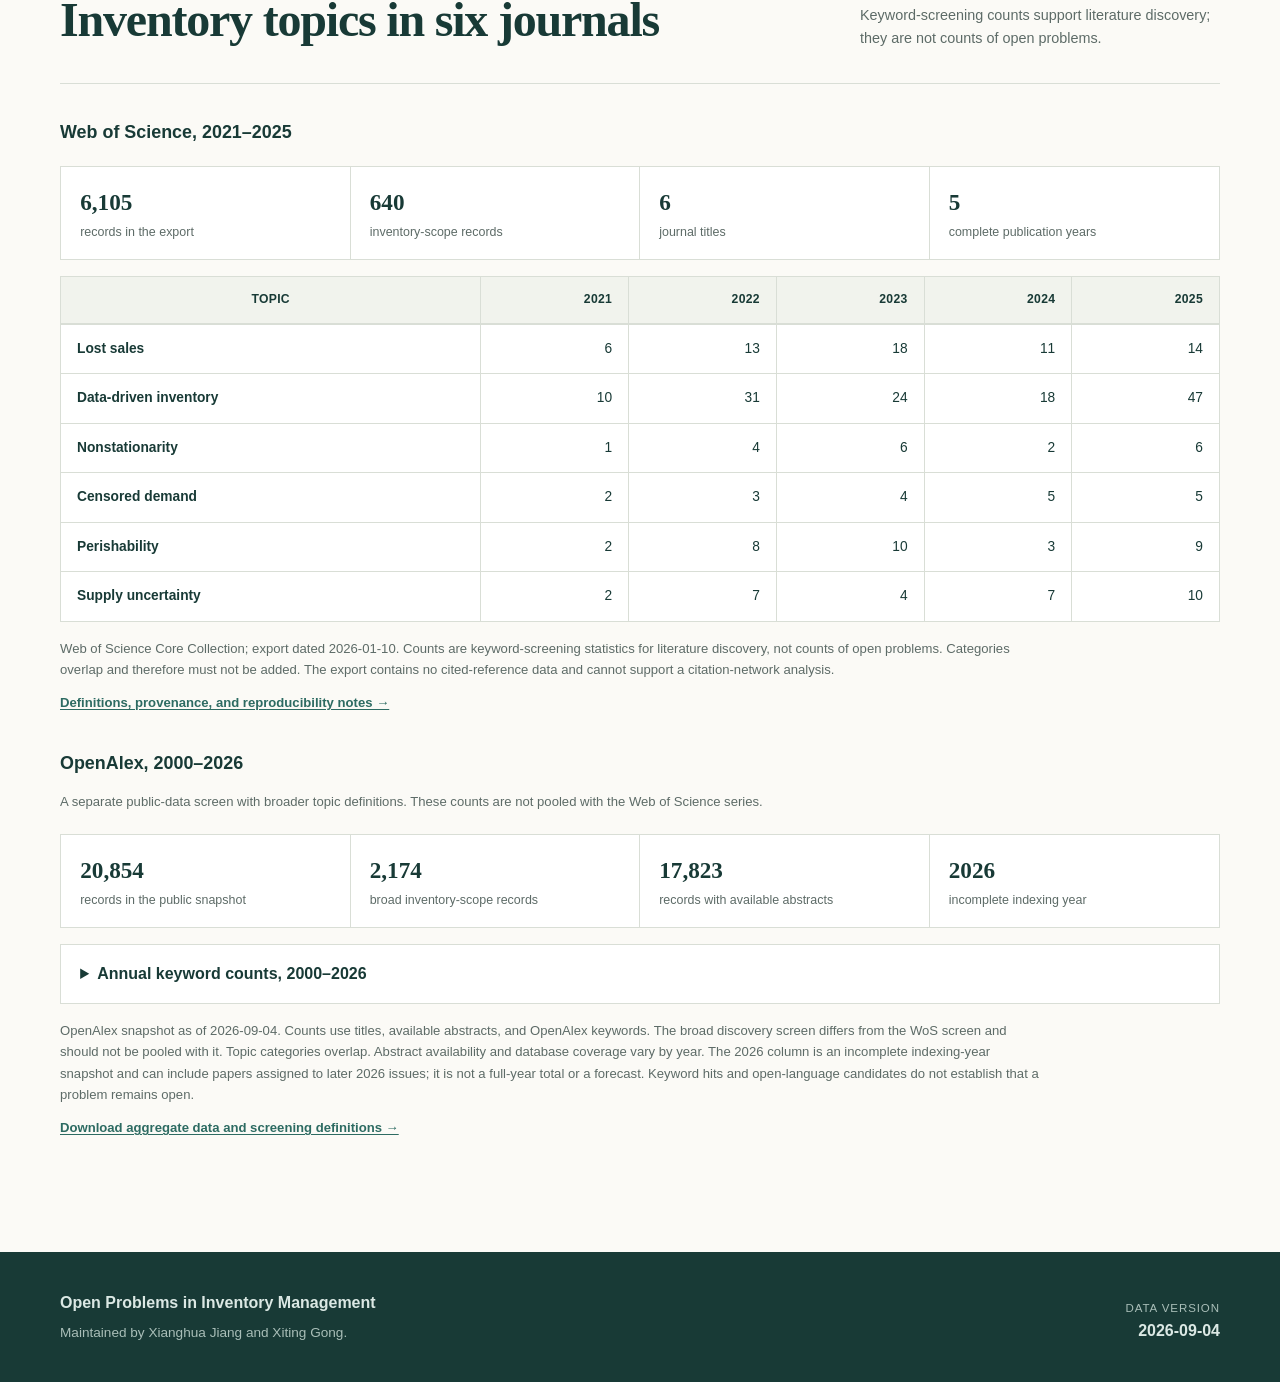
==== commit 244ede7d: "Publish historical OpenAlex trends and document WoS archive progress" ====
--- a/index.html
+++ b/index.html
@@ -10,8 +10,8 @@
     <meta name="twitter:card" content="summary_large_image" />
     <link rel="canonical" href="https://nusjxh.github.io/open-problems-in-inventory-management/" />
     <title>Open Problems in Inventory Management</title>
-    <link rel="stylesheet" href="assets/styles.css?v=2.2.0" />
-    <script defer src="assets/app.js?v=2.2.0"></script>
+    <link rel="stylesheet" href="assets/styles.css?v=2.3.0" />
+    <script defer src="assets/app.js?v=2.3.0"></script>
   </head>
   <body>
     <a class="skip-link" href="#paper-list">Skip to the paper list</a>
@@ -83,10 +83,11 @@
 
       <section class="shell trends-section" aria-labelledby="trends-title">
         <div class="section-intro">
-          <div><p class="eyebrow">Descriptive research activity</p><h2 id="trends-title">Inventory topics in six journals, 2021–2025</h2></div>
+          <div><p class="eyebrow">Descriptive research activity</p><h2 id="trends-title">Inventory topics in six journals</h2></div>
           <p>Keyword-screening counts support literature discovery; they are not counts of open problems.</p>
         </div>
-        <div class="trend-summary" aria-label="Bibliometric source summary">
+        <h3 class="trend-subheading">Web of Science, 2021–2025</h3>
+        <div class="trend-summary" aria-label="Web of Science source summary">
           <div><strong id="trend-records">6,105</strong><span>records in the export</span></div>
           <div><strong id="trend-inventory">640</strong><span>inventory-scope records</span></div>
           <div><strong>6</strong><span>journal titles</span></div>
@@ -95,6 +96,20 @@
         <div id="trend-table" class="trend-table-wrap"></div>
         <p id="trend-note" class="trend-note"></p>
         <a class="method-link" href="methodology.html#wos-protocol">Definitions, provenance, and reproducibility notes →</a>
+        <h3 class="trend-subheading">OpenAlex, 2000–2026</h3>
+        <p class="trend-note">A separate public-data screen with broader topic definitions. These counts are not pooled with the Web of Science series.</p>
+        <div class="trend-summary" aria-label="OpenAlex source summary">
+          <div><strong id="openalex-records">20,854</strong><span>records in the public snapshot</span></div>
+          <div><strong id="openalex-inventory">2,174</strong><span>broad inventory-scope records</span></div>
+          <div><strong id="openalex-abstracts">17,823</strong><span>records with available abstracts</span></div>
+          <div><strong>2026</strong><span>incomplete indexing year</span></div>
+        </div>
+        <details class="historical-screen">
+          <summary>Annual keyword counts, 2000–2026</summary>
+          <div id="openalex-trend-table" class="trend-table-wrap"></div>
+        </details>
+        <p id="openalex-note" class="trend-note"></p>
+        <a class="method-link" href="data/openalex-trends.json" download>Download aggregate data and screening definitions →</a>
       </section>
     </main>
 
--- a/assets/styles.css
+++ b/assets/styles.css
@@ -136,6 +136,15 @@
 .trend-number { text-align: right; font-variant-numeric: tabular-nums; }
 .trend-note { max-width: 980px; margin: 1rem 0 0.55rem; color: var(--muted); font-size: 0.82rem; }
 .method-link { font-size: 0.82rem; font-weight: 700; }
+.trend-subheading { margin-top: 2.4rem; margin-bottom: 0.8rem; }
+.historical-screen { margin-top: 1rem; border: 1px solid var(--line); background: var(--surface); }
+.historical-screen summary { padding: 1rem 1.2rem; cursor: pointer; font-weight: 650; }
+.historical-screen summary:focus-visible { outline: 2px solid var(--orange); outline-offset: -3px; }
+.historical-screen .trend-table-wrap { margin-top: 0; }
+.historical-table { min-width: 960px; font-size: 0.875rem; }
+.historical-table thead th { text-transform: none; font-size: 0.875rem; }
+.historical-table tbody th { white-space: nowrap; }
+.incomplete-year { background: var(--surface-soft); }
 
 .page-hero { padding-block: 6rem 4rem; border-bottom: 1px solid var(--line); }
 .page-hero h1 { max-width: 900px; font-size: clamp(2.7rem, 5vw, 4.7rem); }
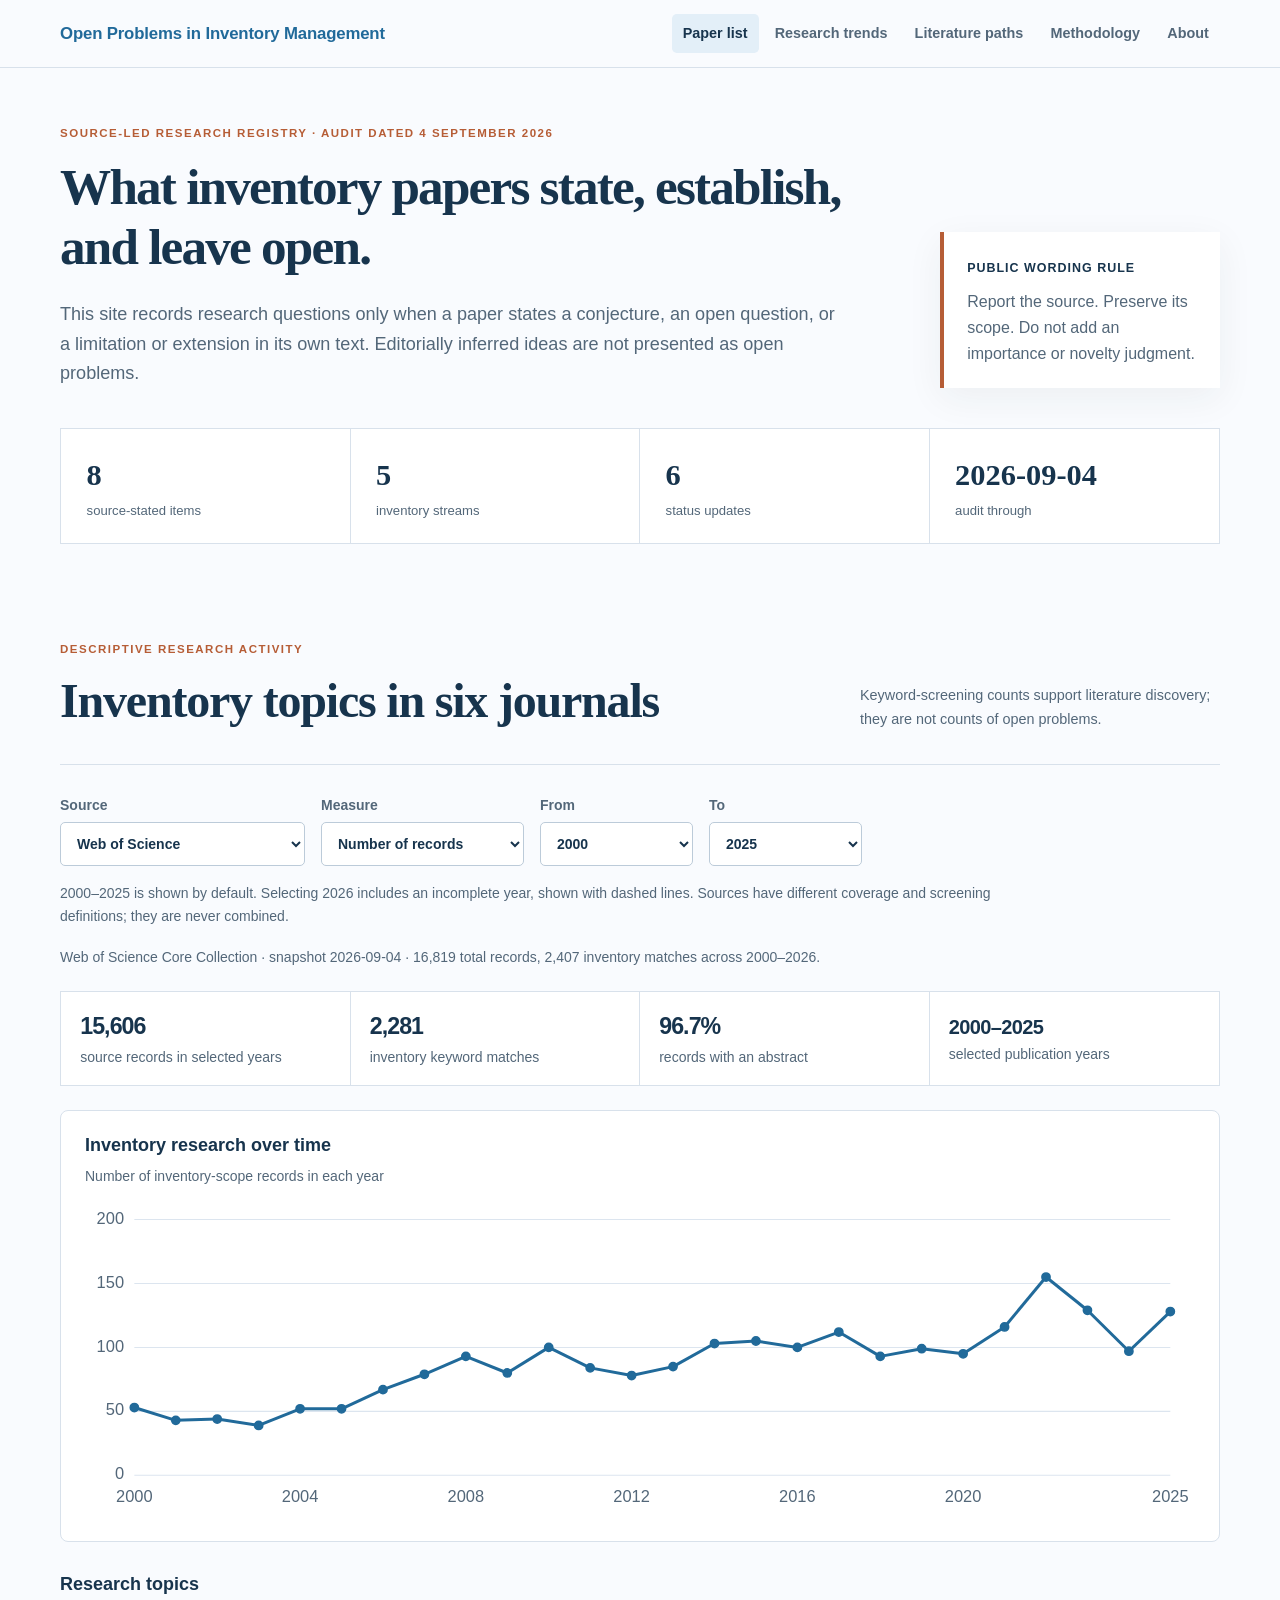
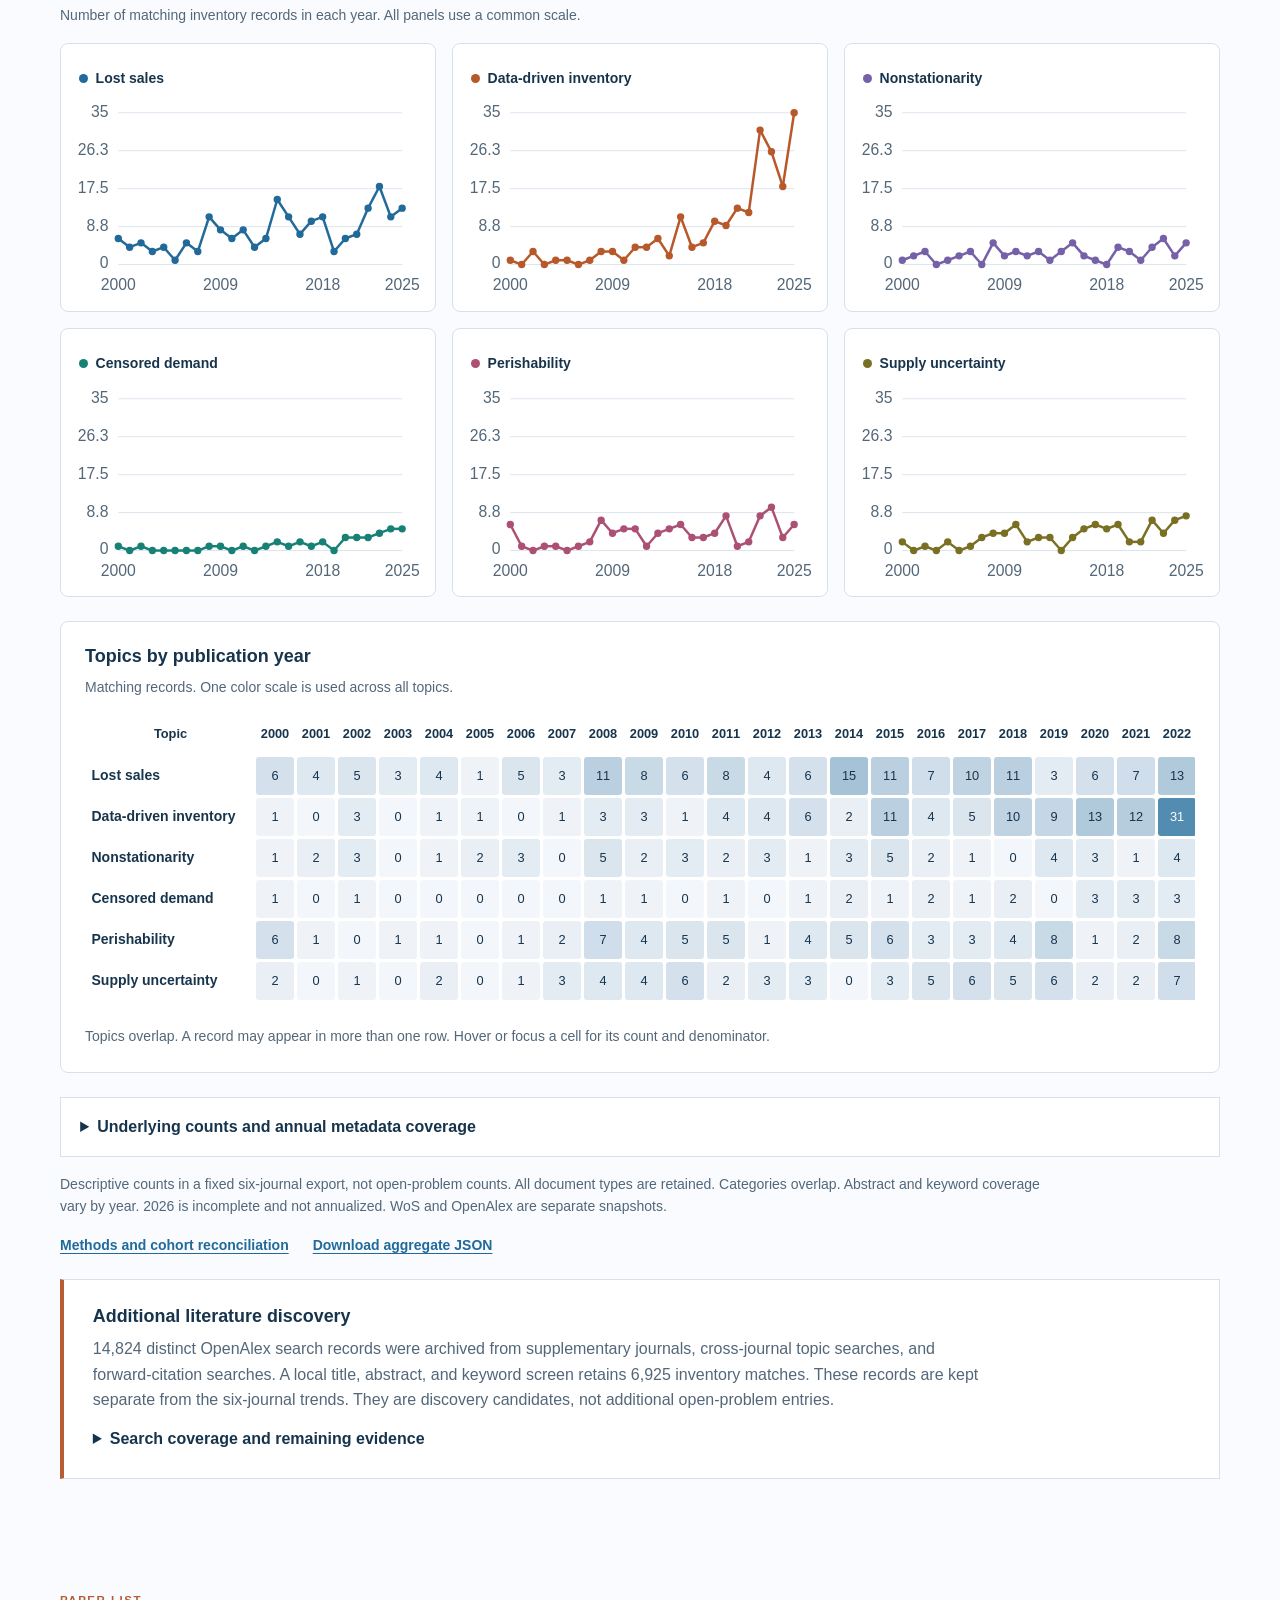
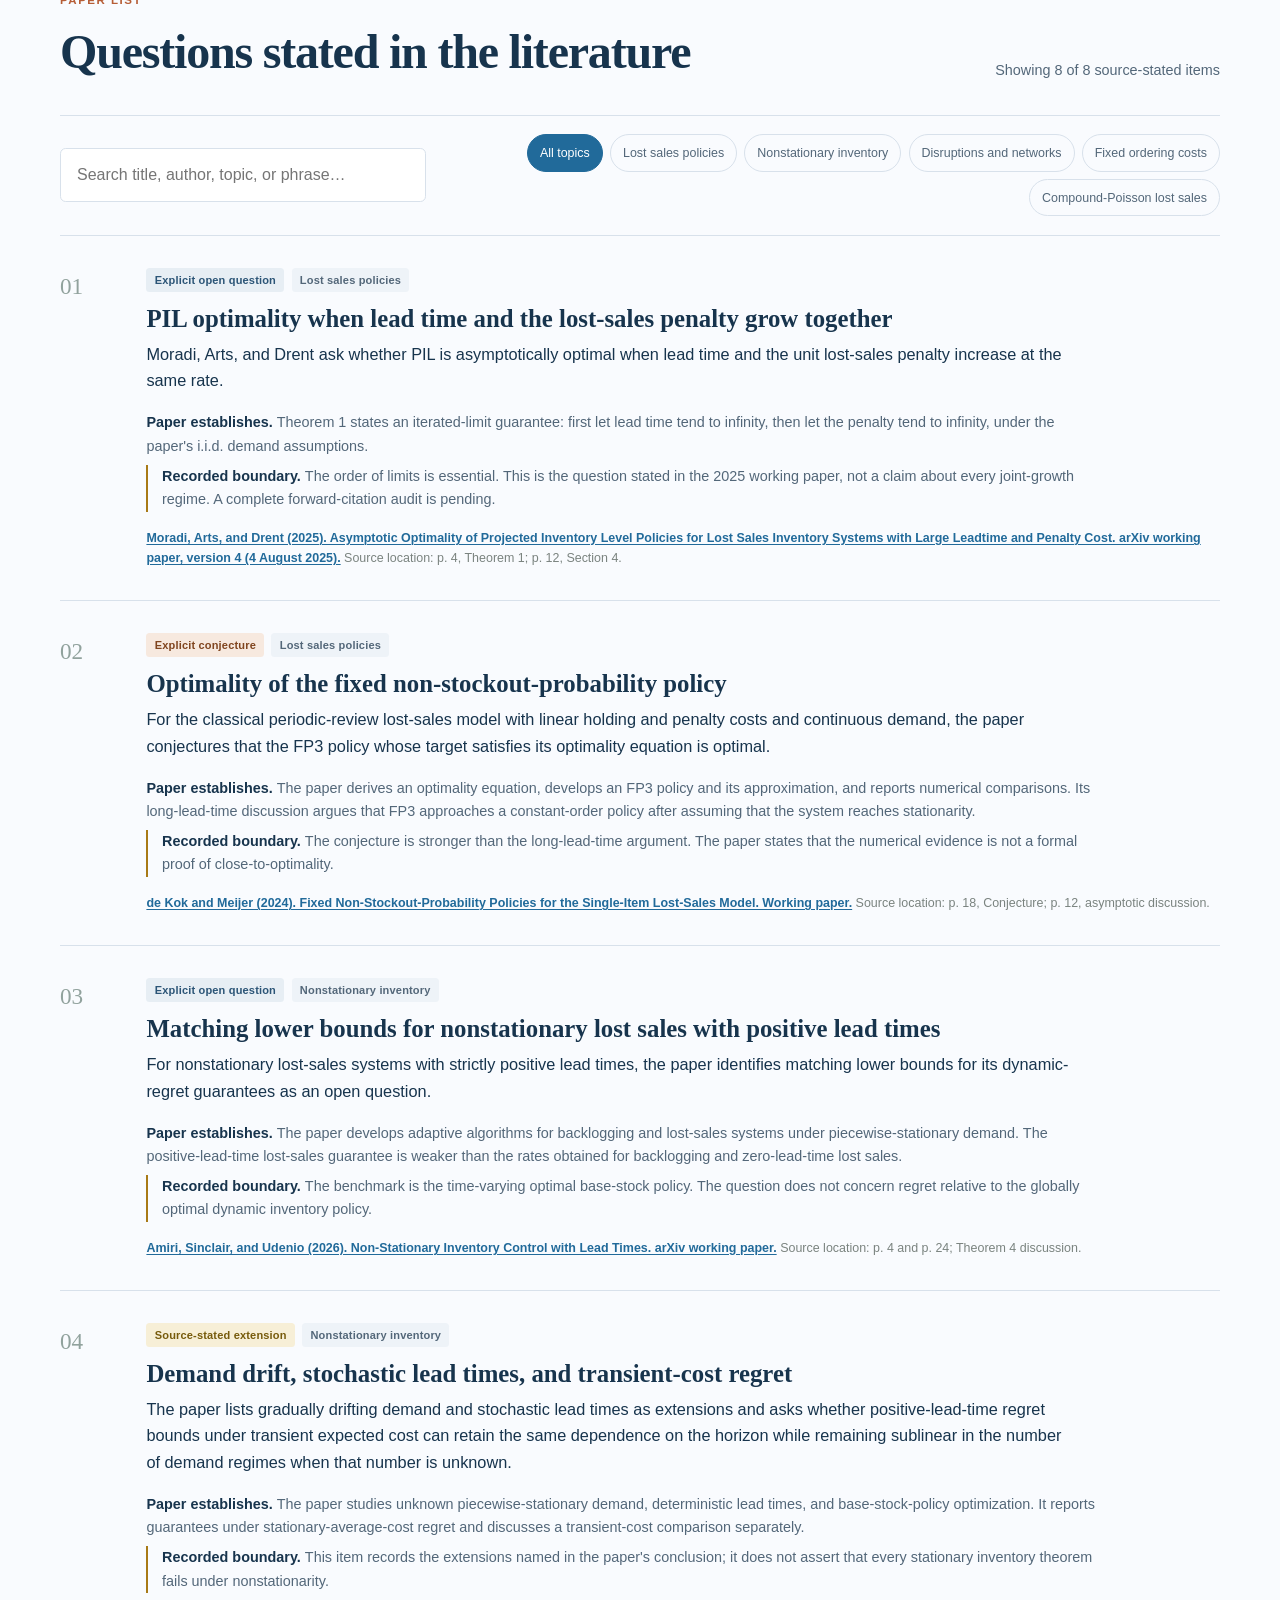
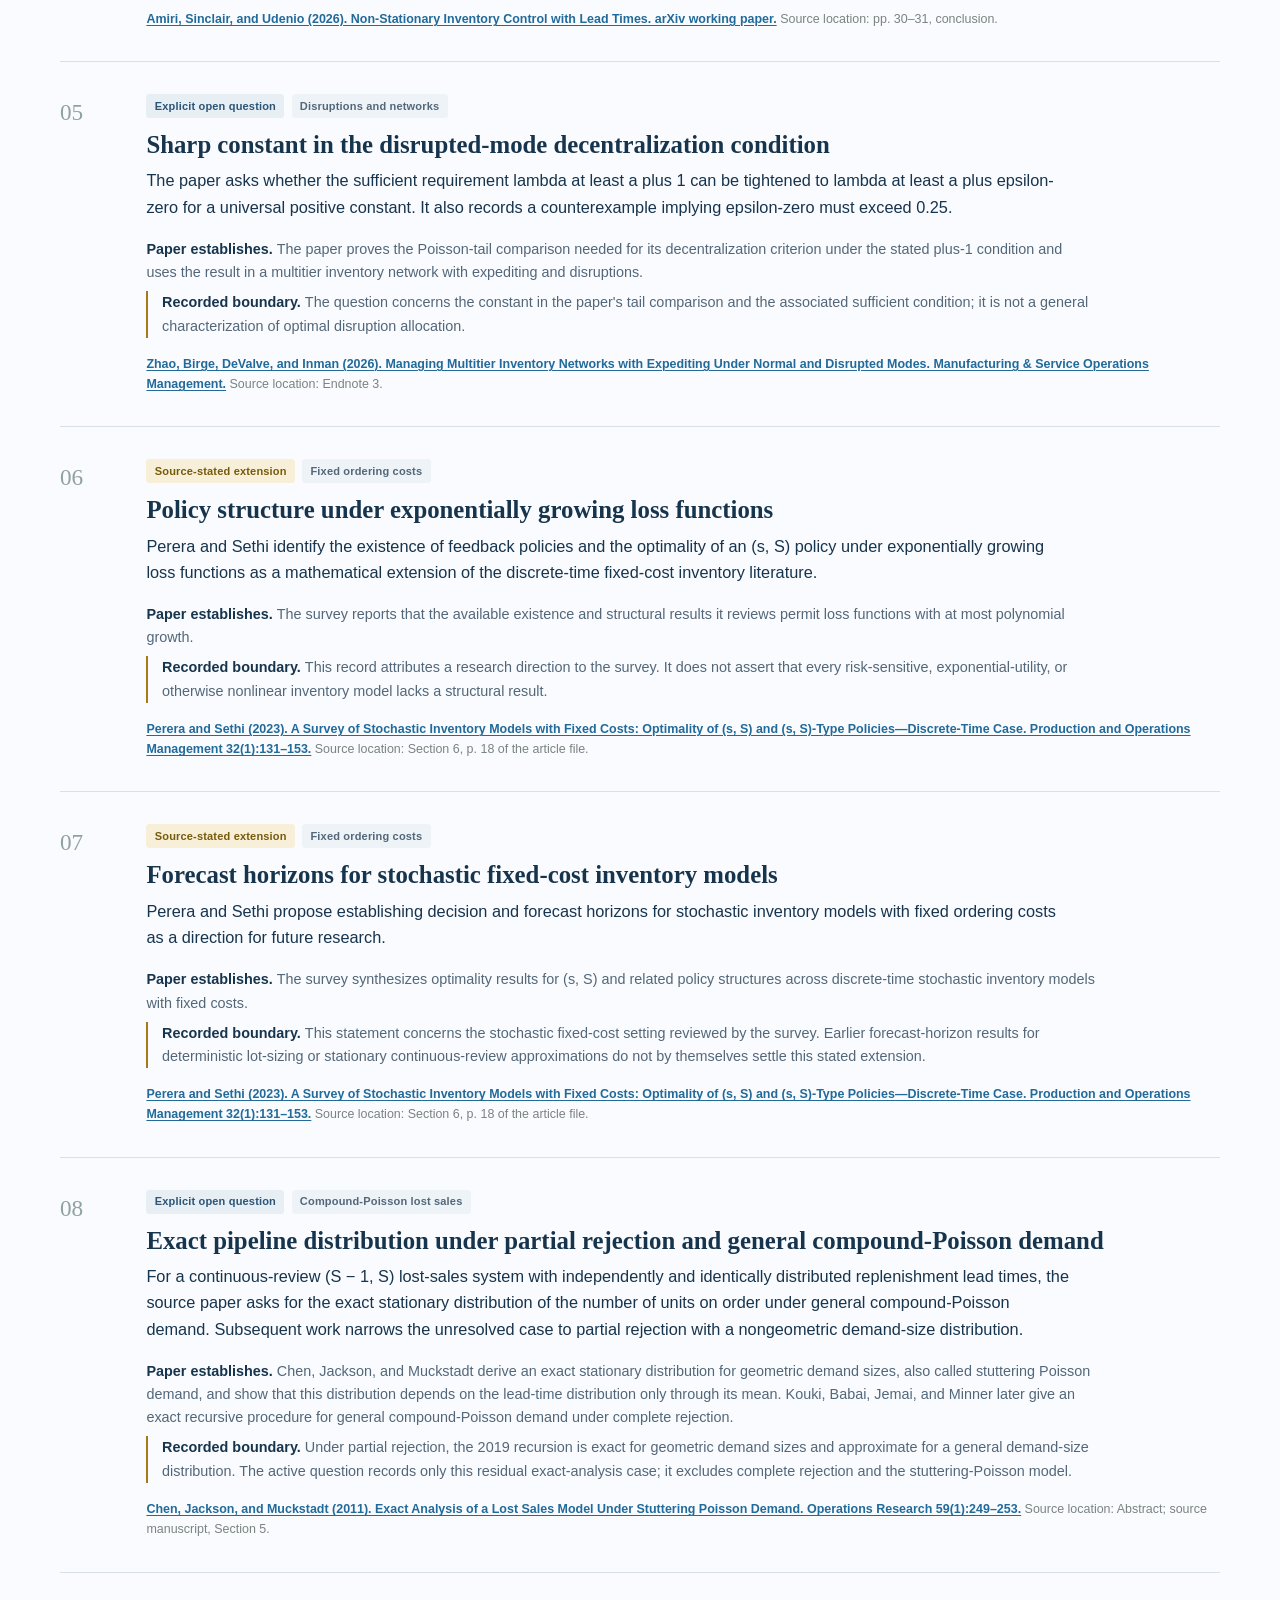
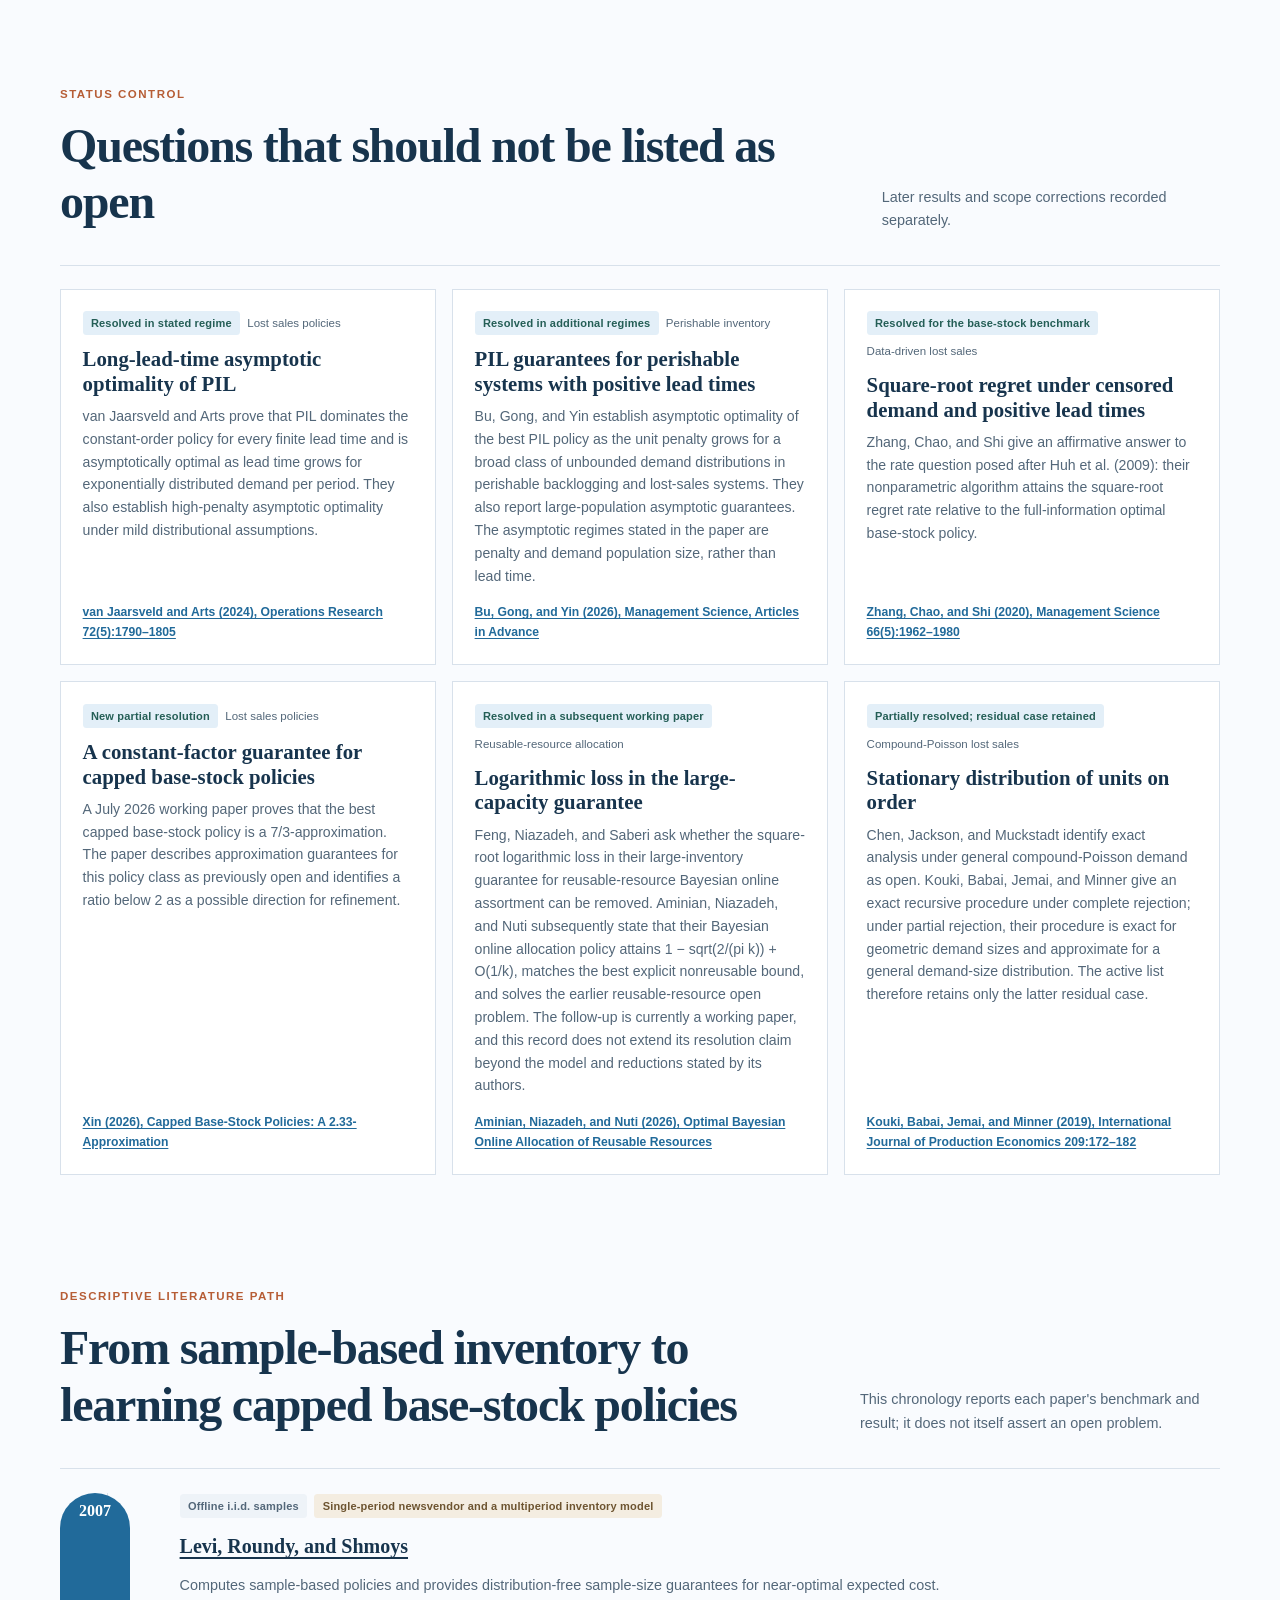
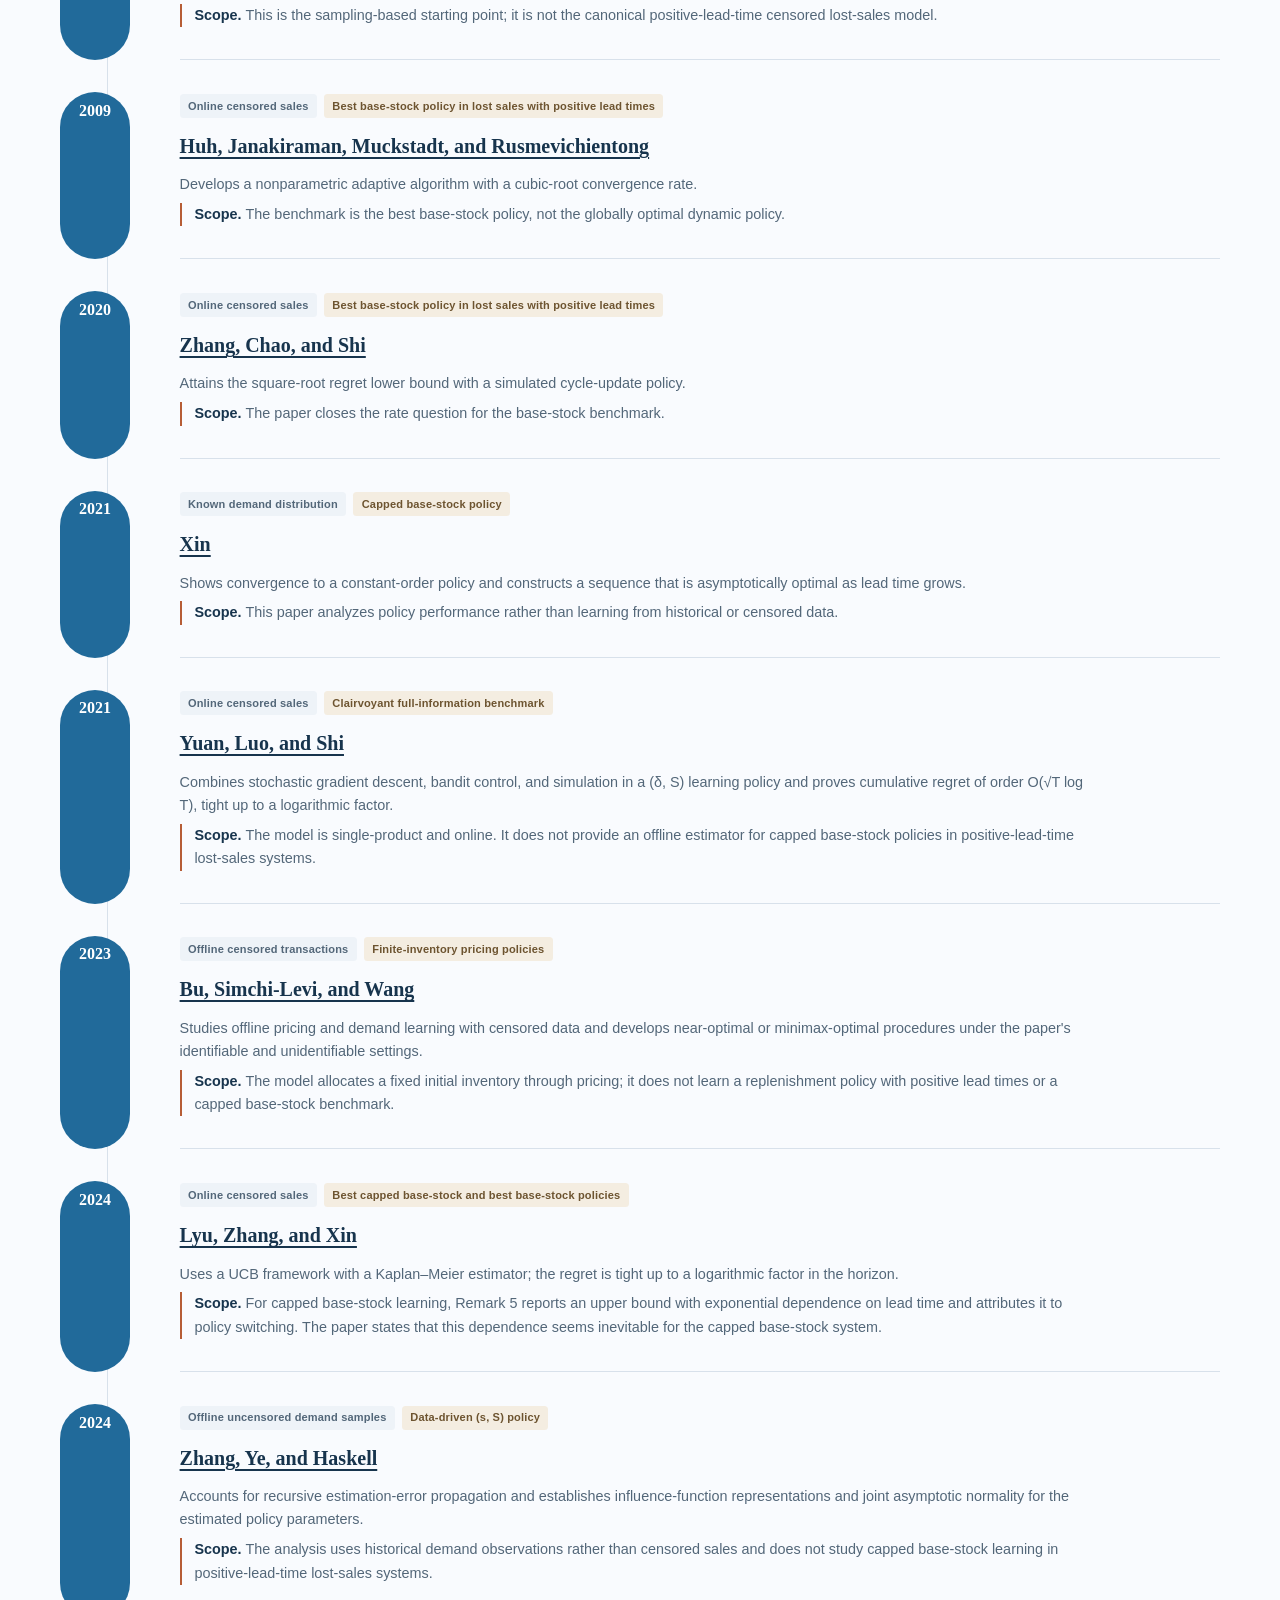
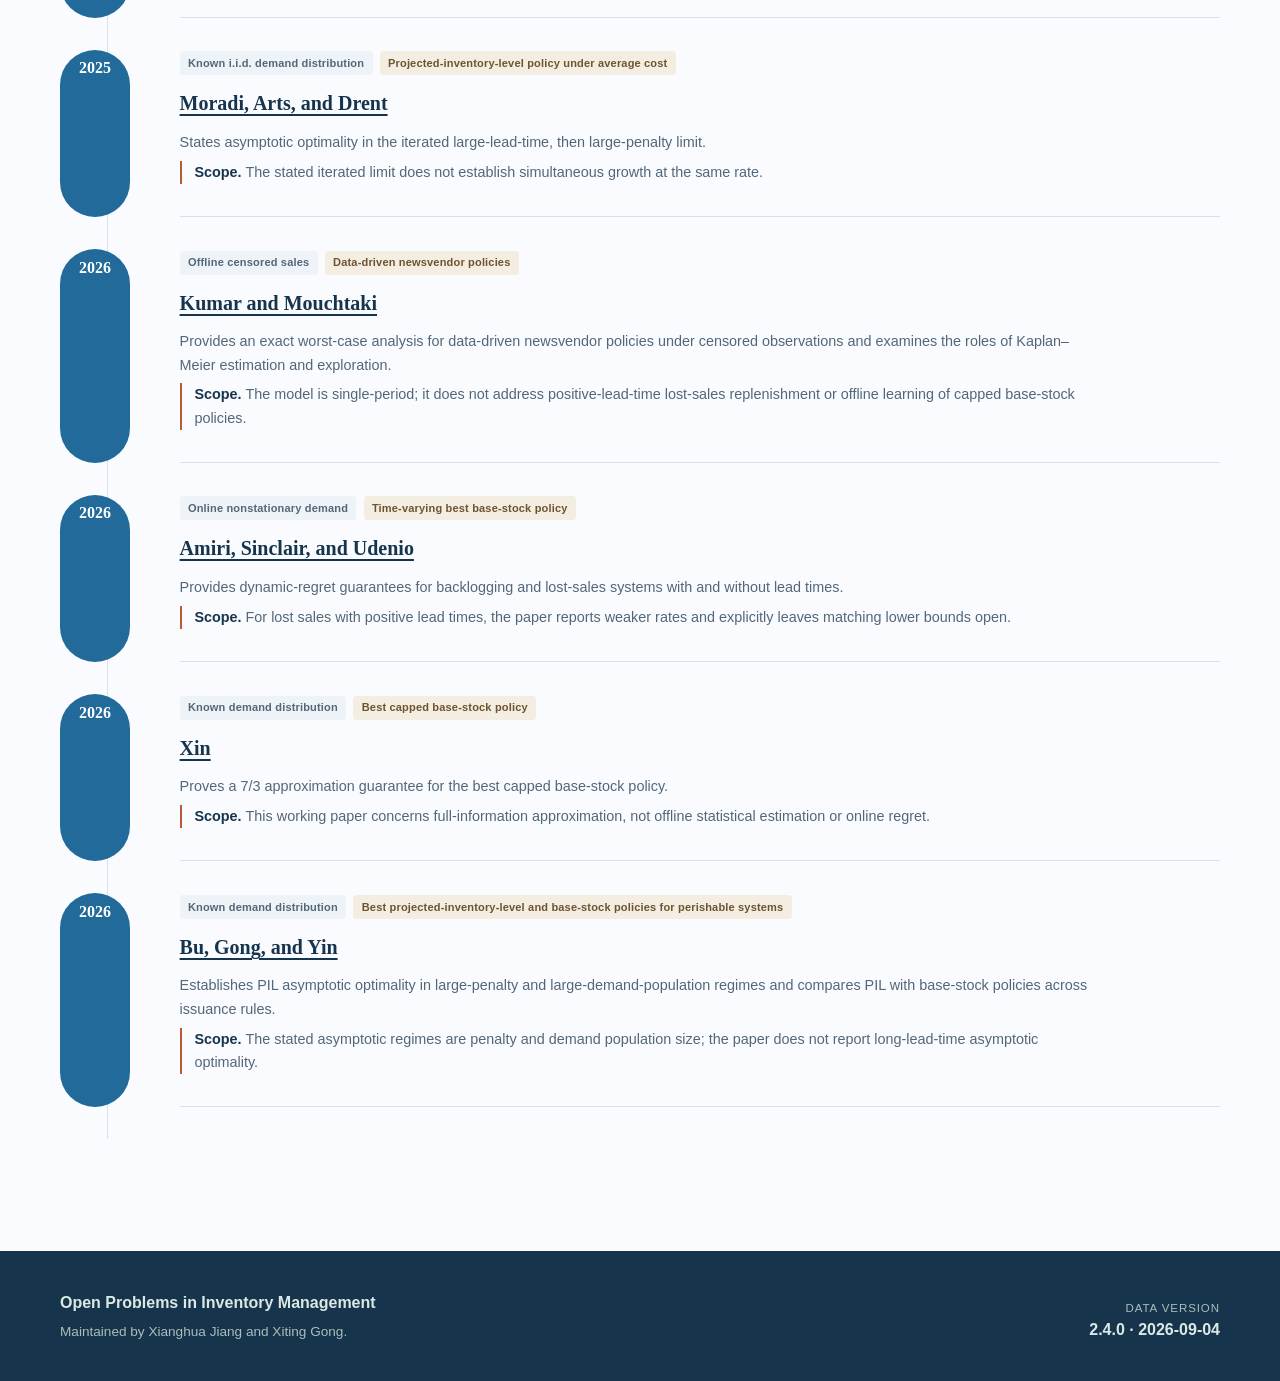
==== commit c3971ea9: "Publish verified long-run inventory trends and source-led research expansion (v2.4.0)" ====
--- a/index.html
+++ b/index.html
@@ -10,8 +10,9 @@
     <meta name="twitter:card" content="summary_large_image" />
     <link rel="canonical" href="https://nusjxh.github.io/open-problems-in-inventory-management/" />
     <title>Open Problems in Inventory Management</title>
-    <link rel="stylesheet" href="assets/styles.css?v=2.3.0" />
-    <script defer src="assets/app.js?v=2.3.0"></script>
+    <link rel="stylesheet" href="assets/styles.css?v=2.4.0" />
+    <script defer src="assets/app.js?v=2.4.0"></script>
+    <script type="module" src="assets/trends.js?v=2.4.0"></script>
   </head>
   <body>
     <a class="skip-link" href="#paper-list">Skip to the paper list</a>
@@ -19,6 +20,7 @@
       <a class="brand" href="index.html">Open Problems in Inventory Management</a>
       <nav aria-label="Primary navigation">
         <a class="active" href="index.html">Paper list</a>
+        <a href="#research-trends">Research trends</a>
         <a href="#literature-path">Literature paths</a>
         <a href="methodology.html">Methodology</a>
         <a href="about.html">About</a>
@@ -43,10 +45,49 @@
       </section>
 
       <section class="shell summary-strip" aria-label="Registry summary">
-        <div><strong id="stat-open">7</strong><span>source-stated items</span></div>
+        <div><strong id="stat-open">8</strong><span>source-stated items</span></div>
         <div><strong id="stat-topics">5</strong><span>inventory streams</span></div>
         <div><strong id="stat-updates">6</strong><span>status updates</span></div>
         <div><strong id="stat-audit">2026-09-04</strong><span>audit through</span></div>
+      </section>
+
+      <section id="research-trends" class="shell trends-section" aria-labelledby="trends-title">
+        <div class="section-intro">
+          <div><p class="eyebrow">Descriptive research activity</p><h2 id="trends-title">Inventory topics in six journals</h2></div>
+          <p>Keyword-screening counts support literature discovery; they are not counts of open problems.</p>
+        </div>
+        <div class="trend-controls" aria-label="Trend display controls">
+          <label>Source<select id="trend-source"><option value="wos">Web of Science</option><option value="openalex">OpenAlex · broader screen</option></select></label>
+          <label>Measure<select id="trend-measure"><option value="count">Number of records</option><option value="share">Share of records (%)</option></select></label>
+          <label>From<select id="trend-from" aria-label="First publication year"></select></label>
+          <label>To<select id="trend-to" aria-label="Last publication year"></select></label>
+        </div>
+        <p class="trend-note">2000–2025 is shown by default. Selecting 2026 includes an incomplete year, shown with dashed lines. Sources have different coverage and screening definitions; they are never combined.</p>
+        <p id="trend-state" class="trend-state" role="status">Loading the verified aggregate…</p>
+        <div class="trend-summary" aria-label="Summary for the selected years">
+          <div><strong id="trend-records">—</strong><span>source records in selected years</span></div>
+          <div><strong id="trend-inventory">—</strong><span>inventory keyword matches</span></div>
+          <div><strong id="trend-abstracts">—</strong><span>records with an abstract</span></div>
+          <div><strong id="trend-years">—</strong><span>selected publication years</span></div>
+        </div>
+        <figure class="chart-panel overview-panel">
+          <figcaption><h3>Inventory research over time</h3><p id="overview-unit">Annual inventory-scope records</p></figcaption>
+          <div id="overview-chart" class="chart-wrap"></div>
+        </figure>
+        <div class="chart-section-heading"><h3>Research topics</h3><p id="topic-unit">Annual keyword matches; panels use a common scale.</p></div>
+        <div id="topic-charts" class="topic-charts"></div>
+        <figure class="chart-panel">
+          <figcaption><h3>Topics by publication year</h3><p id="heatmap-unit">Darker cells indicate more matching records.</p></figcaption>
+          <div id="topic-heatmap" class="heatmap-wrap"></div>
+          <p class="chart-note">Topics overlap. A record may appear in more than one row. Hover or focus a cell for its count and denominator.</p>
+        </figure>
+        <details class="historical-screen">
+          <summary>Underlying counts and annual metadata coverage</summary>
+          <div id="trend-table" class="trend-table-wrap"></div>
+        </details>
+        <p id="trend-note" class="trend-note"></p>
+        <div class="data-links"><a class="method-link" href="methodology.html#wos-protocol">Methods and cohort reconciliation</a><a id="trend-download" class="method-link" href="data/wos-trends.json" download>Download aggregate JSON</a></div>
+        <div id="acquisition-summary" class="data-notice" aria-live="polite"></div>
       </section>
 
       <section id="paper-list" class="shell registry-section" aria-labelledby="paper-list-title">
@@ -81,42 +122,12 @@
         <div id="path-list" class="path-list"></div>
       </section>
 
-      <section class="shell trends-section" aria-labelledby="trends-title">
-        <div class="section-intro">
-          <div><p class="eyebrow">Descriptive research activity</p><h2 id="trends-title">Inventory topics in six journals</h2></div>
-          <p>Keyword-screening counts support literature discovery; they are not counts of open problems.</p>
-        </div>
-        <h3 class="trend-subheading">Web of Science, 2021–2025</h3>
-        <div class="trend-summary" aria-label="Web of Science source summary">
-          <div><strong id="trend-records">6,105</strong><span>records in the export</span></div>
-          <div><strong id="trend-inventory">640</strong><span>inventory-scope records</span></div>
-          <div><strong>6</strong><span>journal titles</span></div>
-          <div><strong>5</strong><span>complete publication years</span></div>
-        </div>
-        <div id="trend-table" class="trend-table-wrap"></div>
-        <p id="trend-note" class="trend-note"></p>
-        <a class="method-link" href="methodology.html#wos-protocol">Definitions, provenance, and reproducibility notes →</a>
-        <h3 class="trend-subheading">OpenAlex, 2000–2026</h3>
-        <p class="trend-note">A separate public-data screen with broader topic definitions. These counts are not pooled with the Web of Science series.</p>
-        <div class="trend-summary" aria-label="OpenAlex source summary">
-          <div><strong id="openalex-records">20,854</strong><span>records in the public snapshot</span></div>
-          <div><strong id="openalex-inventory">2,174</strong><span>broad inventory-scope records</span></div>
-          <div><strong id="openalex-abstracts">17,823</strong><span>records with available abstracts</span></div>
-          <div><strong>2026</strong><span>incomplete indexing year</span></div>
-        </div>
-        <details class="historical-screen">
-          <summary>Annual keyword counts, 2000–2026</summary>
-          <div id="openalex-trend-table" class="trend-table-wrap"></div>
-        </details>
-        <p id="openalex-note" class="trend-note"></p>
-        <a class="method-link" href="data/openalex-trends.json" download>Download aggregate data and screening definitions →</a>
-      </section>
     </main>
 
     <footer class="site-footer">
       <div class="shell footer-grid">
         <div><strong>Open Problems in Inventory Management</strong><p>Maintained by Xianghua Jiang and Xiting Gong.</p></div>
-        <div><span>Data version</span><strong id="footer-version">2026-09-04</strong></div>
+        <div><span>Data version</span><strong id="footer-version">2.4.0 · 2026-09-04</strong></div>
       </div>
     </footer>
   </body>
--- a/assets/styles.css
+++ b/assets/styles.css
@@ -1,12 +1,12 @@
 :root {
-  --paper: #fbfaf6;
+  --paper: #f9fbfe;
   --surface: #ffffff;
-  --surface-soft: #f1f3ed;
-  --ink: #183a36;
-  --muted: #5d6b67;
-  --line: #d9ded6;
-  --teal: #2d6b62;
-  --teal-soft: #e2efeb;
+  --surface-soft: #eef3f8;
+  --ink: #17344d;
+  --muted: #536779;
+  --line: #d8e1eb;
+  --teal: #216a9a;
+  --teal-soft: #e3eff8;
   --orange: #b65d36;
   --orange-soft: #f7e9df;
   --gold: #a87a17;
@@ -54,10 +54,10 @@
 .site-header nav a { color: var(--muted); text-decoration: none; font-size: 0.9rem; font-weight: 650; padding: 0.5rem 0.7rem; border-radius: 0.3rem; }
 .site-header nav a:hover, .site-header nav a.active { color: var(--ink); background: var(--teal-soft); }
 
-.hero { display: grid; grid-template-columns: minmax(0, 1fr) 300px; gap: 4rem; align-items: end; padding-block: 6.5rem 4rem; }
+.hero { display: grid; grid-template-columns: minmax(0, 1fr) 280px; gap: 3rem; align-items: end; padding-block: 3.5rem 2.5rem; }
 .eyebrow { margin: 0 0 0.9rem; color: var(--orange); font-size: 0.72rem; font-weight: 780; letter-spacing: 0.13em; text-transform: uppercase; }
 h1, h2, h3 { color: var(--ink); margin-top: 0; line-height: 1.18; }
-h1 { max-width: 850px; margin-bottom: 1.4rem; font-family: var(--serif); font-size: clamp(2.8rem, 6vw, 5.2rem); font-weight: 600; letter-spacing: -0.04em; }
+h1 { max-width: 850px; margin-bottom: 1.4rem; font-family: var(--serif); font-size: clamp(2.4rem, 4vw, 3.7rem); font-weight: 600; letter-spacing: -0.035em; }
 h2 { margin-bottom: 0.55rem; font-family: var(--serif); font-size: clamp(2rem, 4vw, 3rem); font-weight: 600; letter-spacing: -0.025em; }
 h3 { margin-bottom: 0.55rem; font-size: 1.12rem; }
 .lede { max-width: 780px; margin: 0; color: var(--muted); font-size: 1.13rem; }
@@ -146,6 +146,54 @@
 .historical-table tbody th { white-space: nowrap; }
 .incomplete-year { background: var(--surface-soft); }
 
+/* Aggregate charts are intentionally local: no tracking or third-party chart runtime. */
+section[id] { scroll-margin-top: 90px; }
+.trend-controls { display:flex; flex-wrap:wrap; gap:1rem; margin-top:1.8rem; }
+.trend-controls label { display:flex; flex-direction:column; gap:0.35rem; font-size:0.875rem; font-weight:650; color:var(--muted); }
+.trend-controls select { min-height:44px; padding:0.5rem 2rem 0.5rem 0.75rem; border:1px solid #bccbd9; border-radius:5px; background:white; color:var(--ink); font:inherit; }
+.trend-controls select:focus-visible, .heat-cell:focus-visible { outline:3px solid var(--orange); outline-offset:3px; }
+.trend-state { color:var(--muted); font-size:0.875rem; margin:1.2rem 0; }
+.chart-panel { margin:1.5rem 0; padding:1.5rem; border:1px solid var(--line); border-radius:8px; background:white; }
+.chart-panel figcaption p, .chart-section-heading p { margin:0.4rem 0 1rem; color:var(--muted); font-size:0.875rem; }
+.chart-panel h3, .chart-section-heading h3 { font-family:var(--sans); font-size:1.125rem; font-weight:700; }
+.chart-wrap svg { display:block; width:100%; height:auto; }
+.chart-gridline { stroke:#dce5ef; stroke-width:1; }
+.chart-tick { fill:#536779; font-size:16px; font-family:var(--sans); }
+.chart-point { cursor:crosshair; }
+.chart-point:focus { outline:none; stroke:#b7592b; stroke-width:4; }
+.chart-tooltip { position:fixed; z-index:60; max-width:min(320px,calc(100vw - 16px)); padding:0.65rem 0.8rem; border:1px solid #d8e1eb; border-radius:6px; background:#17344d; color:white; box-shadow:0 4px 18px #17344d26; font-size:0.875rem; line-height:1.45; pointer-events:none; }
+.chart-tooltip[hidden] { display:none; }
+.chart-section-heading { margin-top:2rem; }
+.topic-charts { display:grid; grid-template-columns:repeat(3,minmax(0,1fr)); gap:1rem; }
+.topic-chart { margin:0; padding:1rem 0.6rem 0.4rem; border:1px solid var(--line); border-radius:8px; background:white; }
+.topic-chart h4 { display:flex; align-items:center; gap:0.5rem; min-height:2.7em; margin:0 0.5rem; font-size:0.875rem; font-weight:650; }
+.topic-chart svg { display:block; width:100%; height:auto; }
+.legend-dot { width:9px; height:9px; border-radius:50%; flex:none; }
+.heatmap-wrap { overflow-x:auto; padding-bottom:0.5rem; }
+.heatmap-table { width:100%; border-spacing:3px; font-variant-numeric:tabular-nums; }
+.heatmap-table th { font-size:0.8rem; font-weight:600; text-align:center; padding:0.4rem 0.25rem; }
+.heatmap-table tbody th { text-align:left; min-width:165px; max-width:195px; position:sticky; left:0; background:white; z-index:1; font-size:0.875rem; }
+.heatmap-table td { padding:0; min-width:38px; }
+.heat-cell { width:100%; min-height:38px; padding:0.3rem; border:0; border-radius:3px; font:inherit; font-size:0.8rem; cursor:help; }
+.partial-cell .heat-cell { outline:1px dashed #6b7f90; outline-offset:-2px; }
+.chart-note { margin-bottom:0; color:var(--muted); font-size:0.875rem; }
+.data-links { display:flex; flex-wrap:wrap; gap:1.5rem; margin:1rem 0; }
+.trend-note, .method-link, .trend-summary span { font-size:0.875rem; }
+.trend-summary strong { font-family:var(--sans); font-size:1.45rem; font-variant-numeric:tabular-nums; letter-spacing:-0.04em; }
+#trend-years { font-size:1.25rem; letter-spacing:-0.03em; }
+#acquisition-summary summary { cursor:pointer; font-weight:650; }
+@media(max-width:900px) { .topic-charts { grid-template-columns:repeat(2,minmax(0,1fr)); } }
+@media(max-width:620px) {
+  .topic-charts { grid-template-columns:1fr; }
+  .chart-panel { padding:1rem 0.75rem; }
+  .overview-panel .chart-wrap { overflow-x:auto; }
+  .overview-panel svg { min-width:860px; }
+  .trend-controls { display:grid; grid-template-columns:1fr 1fr; }
+  .trend-controls select { width:100%; min-width:0; max-width:100%; padding-right:0.5rem; }
+  .trend-controls label { min-width:0; }
+}
+@media(prefers-reduced-motion:reduce) { html { scroll-behavior:auto; } }
+
 .page-hero { padding-block: 6rem 4rem; border-bottom: 1px solid var(--line); }
 .page-hero h1 { max-width: 900px; font-size: clamp(2.7rem, 5vw, 4.7rem); }
 .method-grid { display: grid; grid-template-columns: 280px minmax(0, 1fr); gap: 4rem; padding-block: 4.5rem; border-bottom: 1px solid var(--line); }
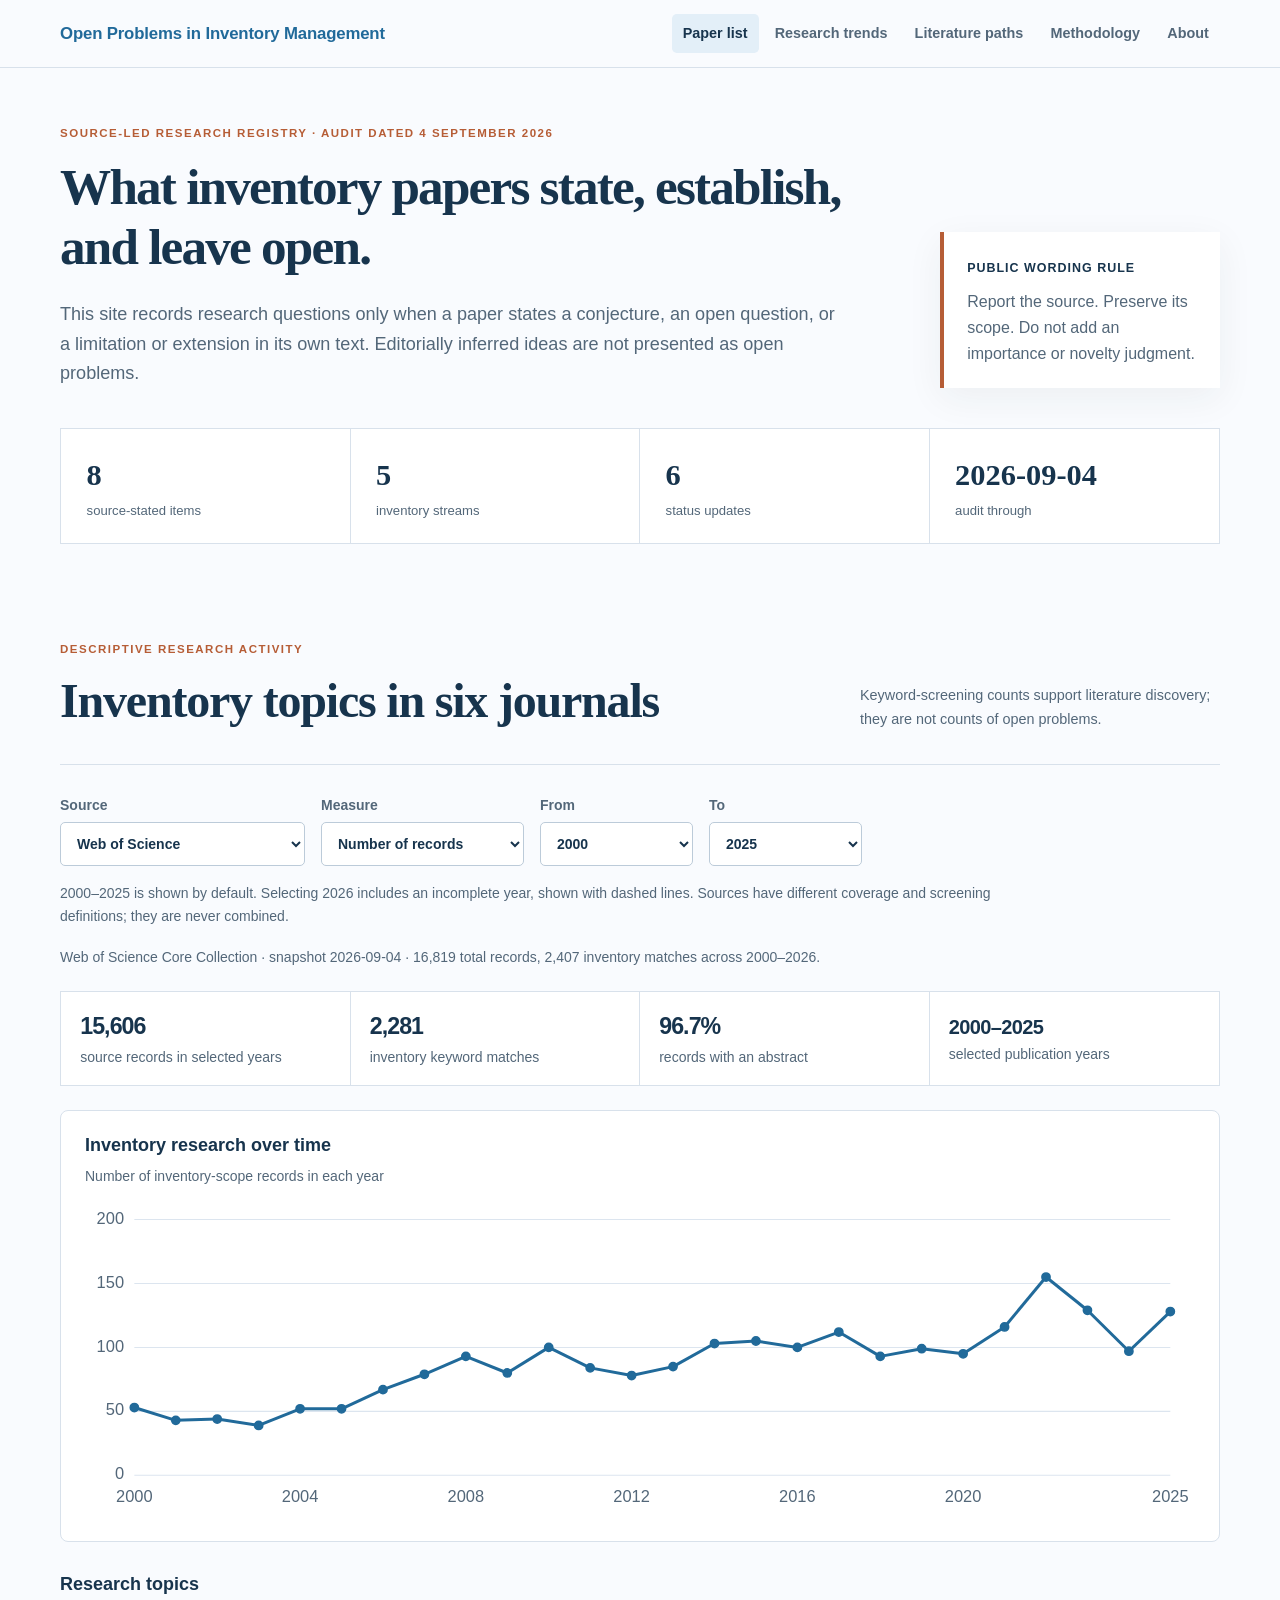
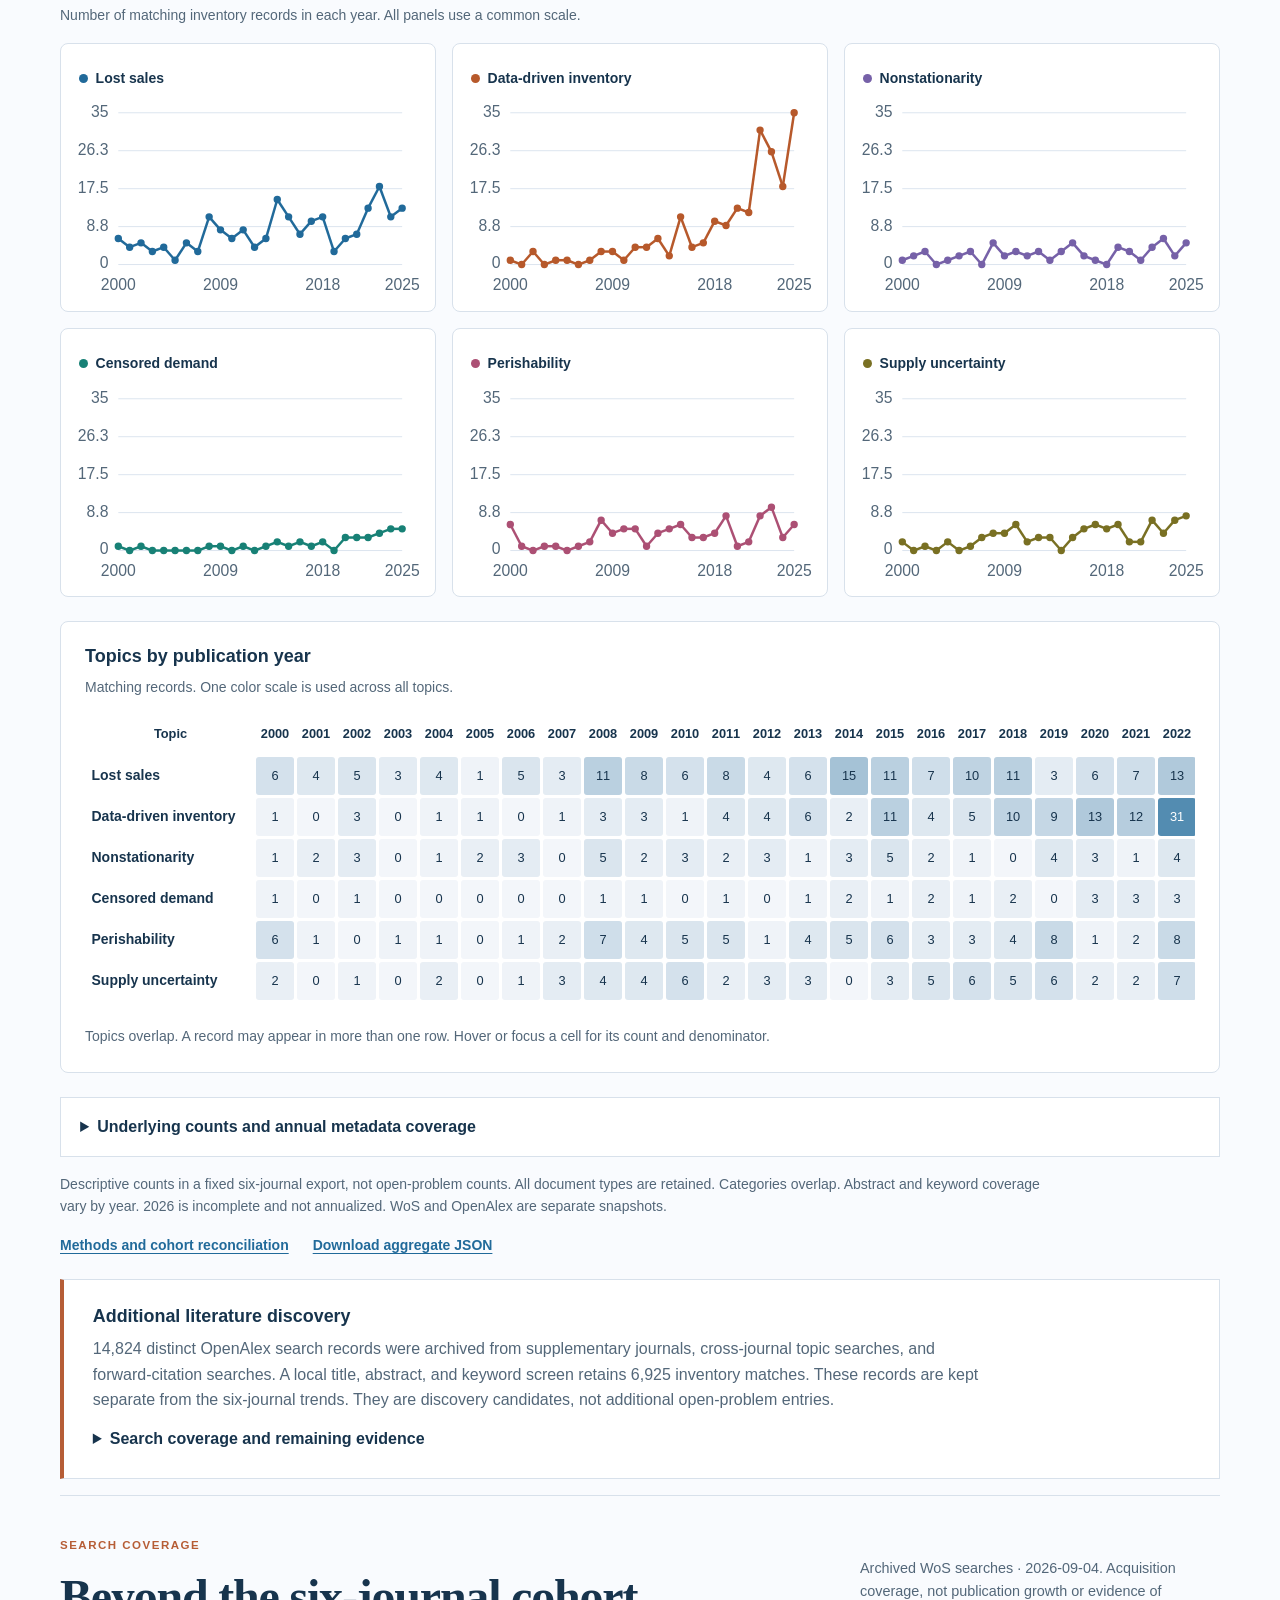
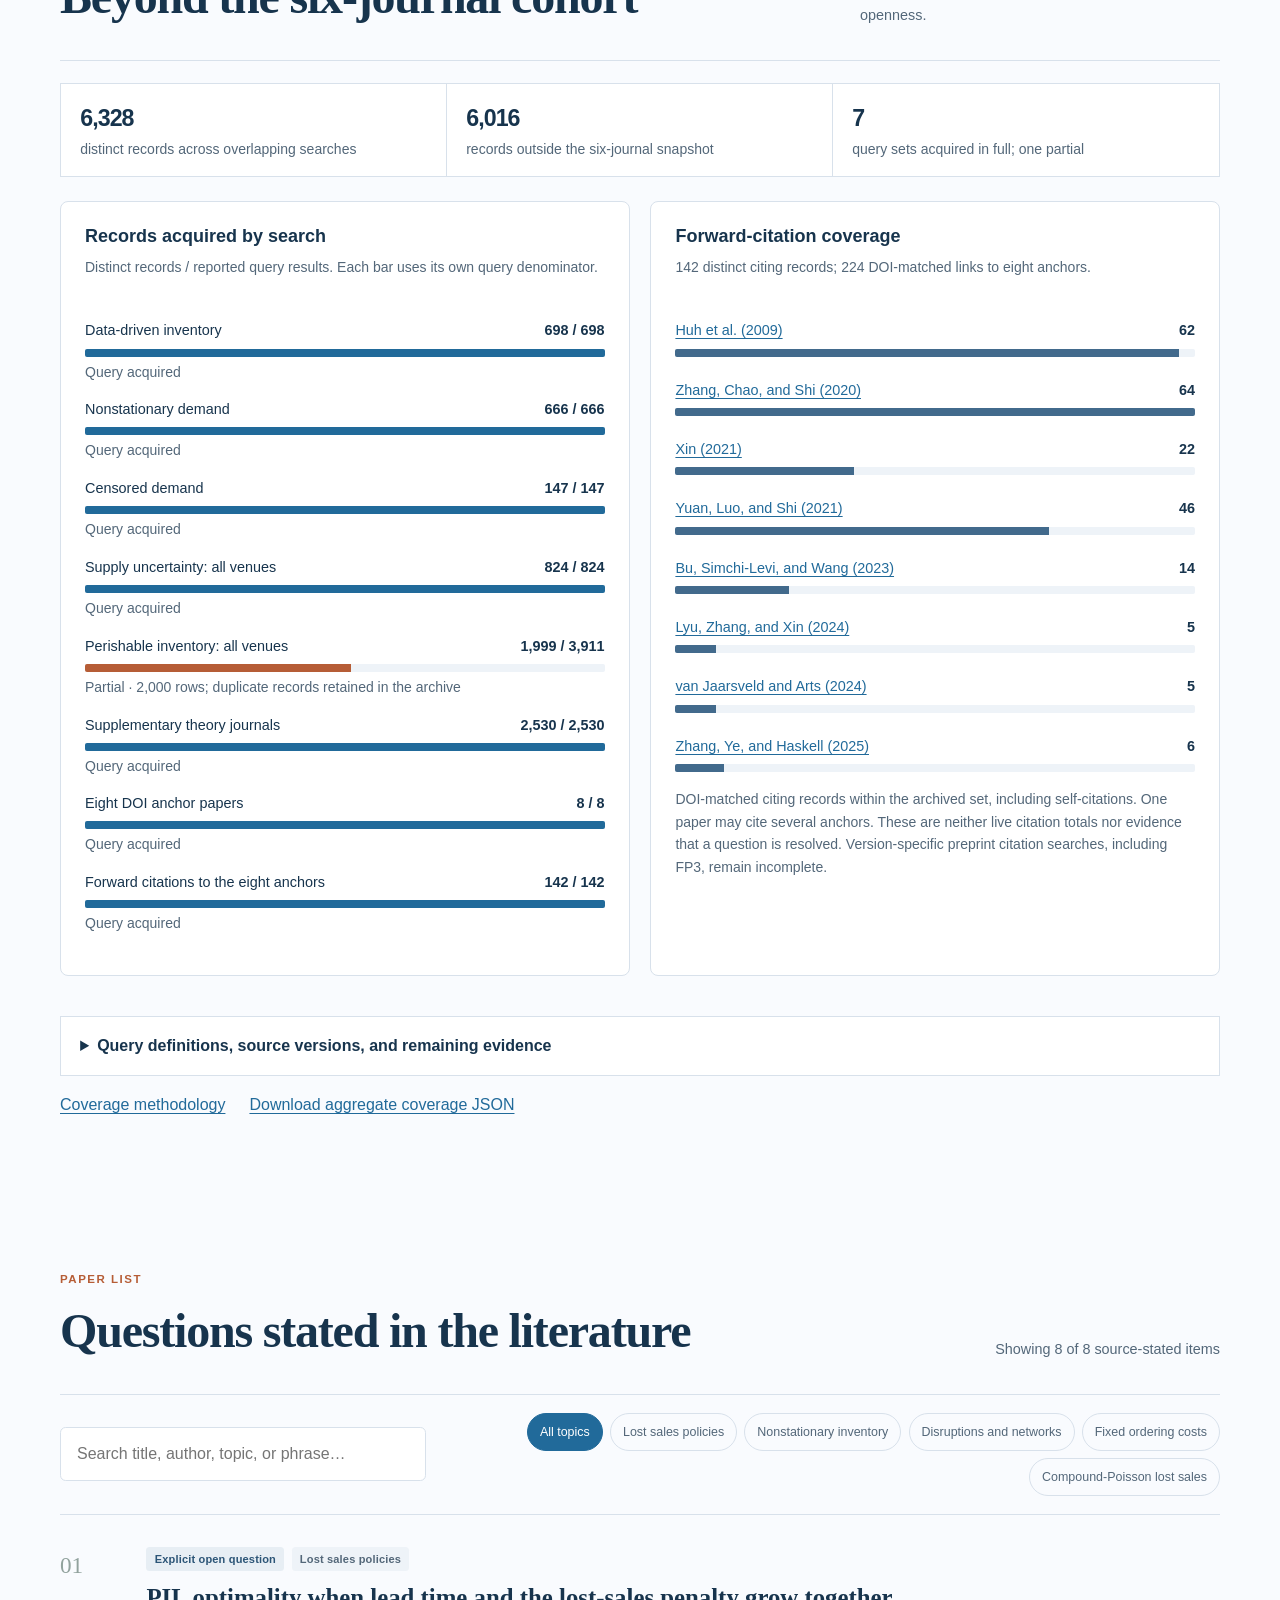
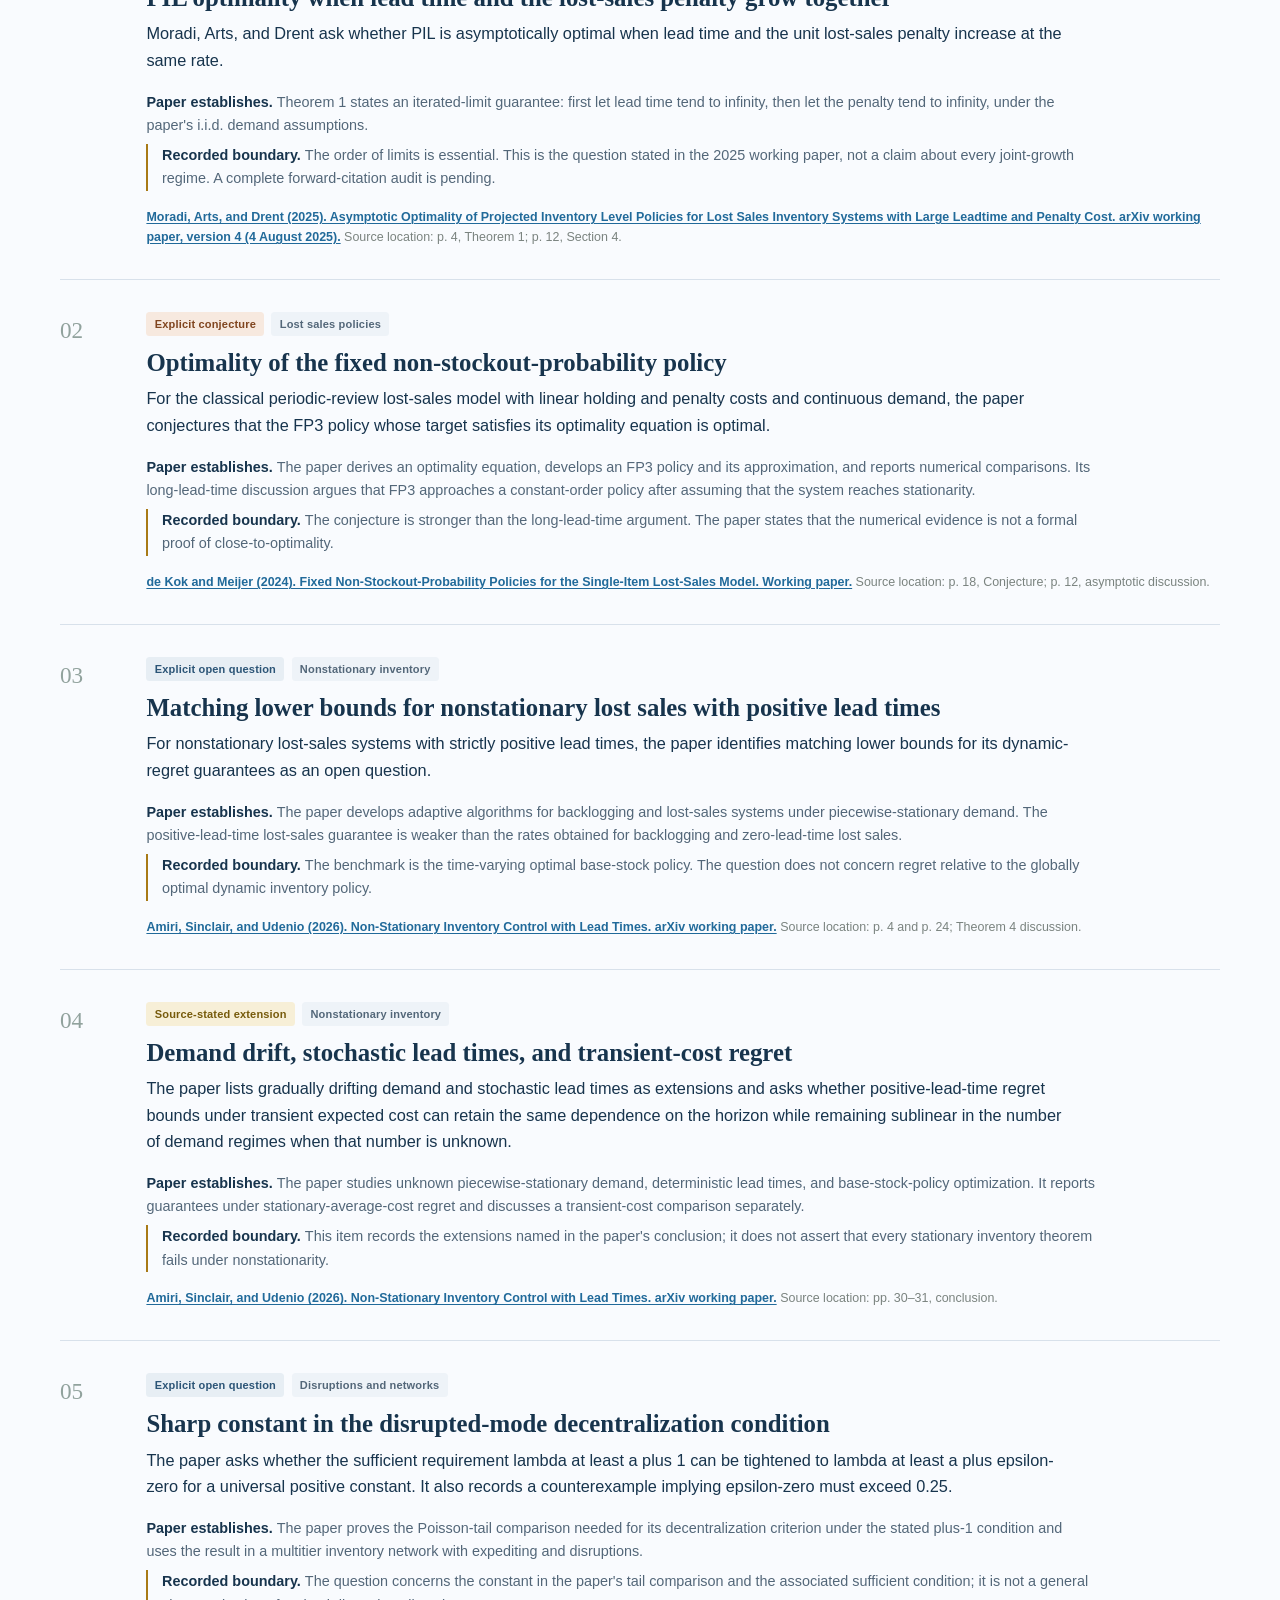
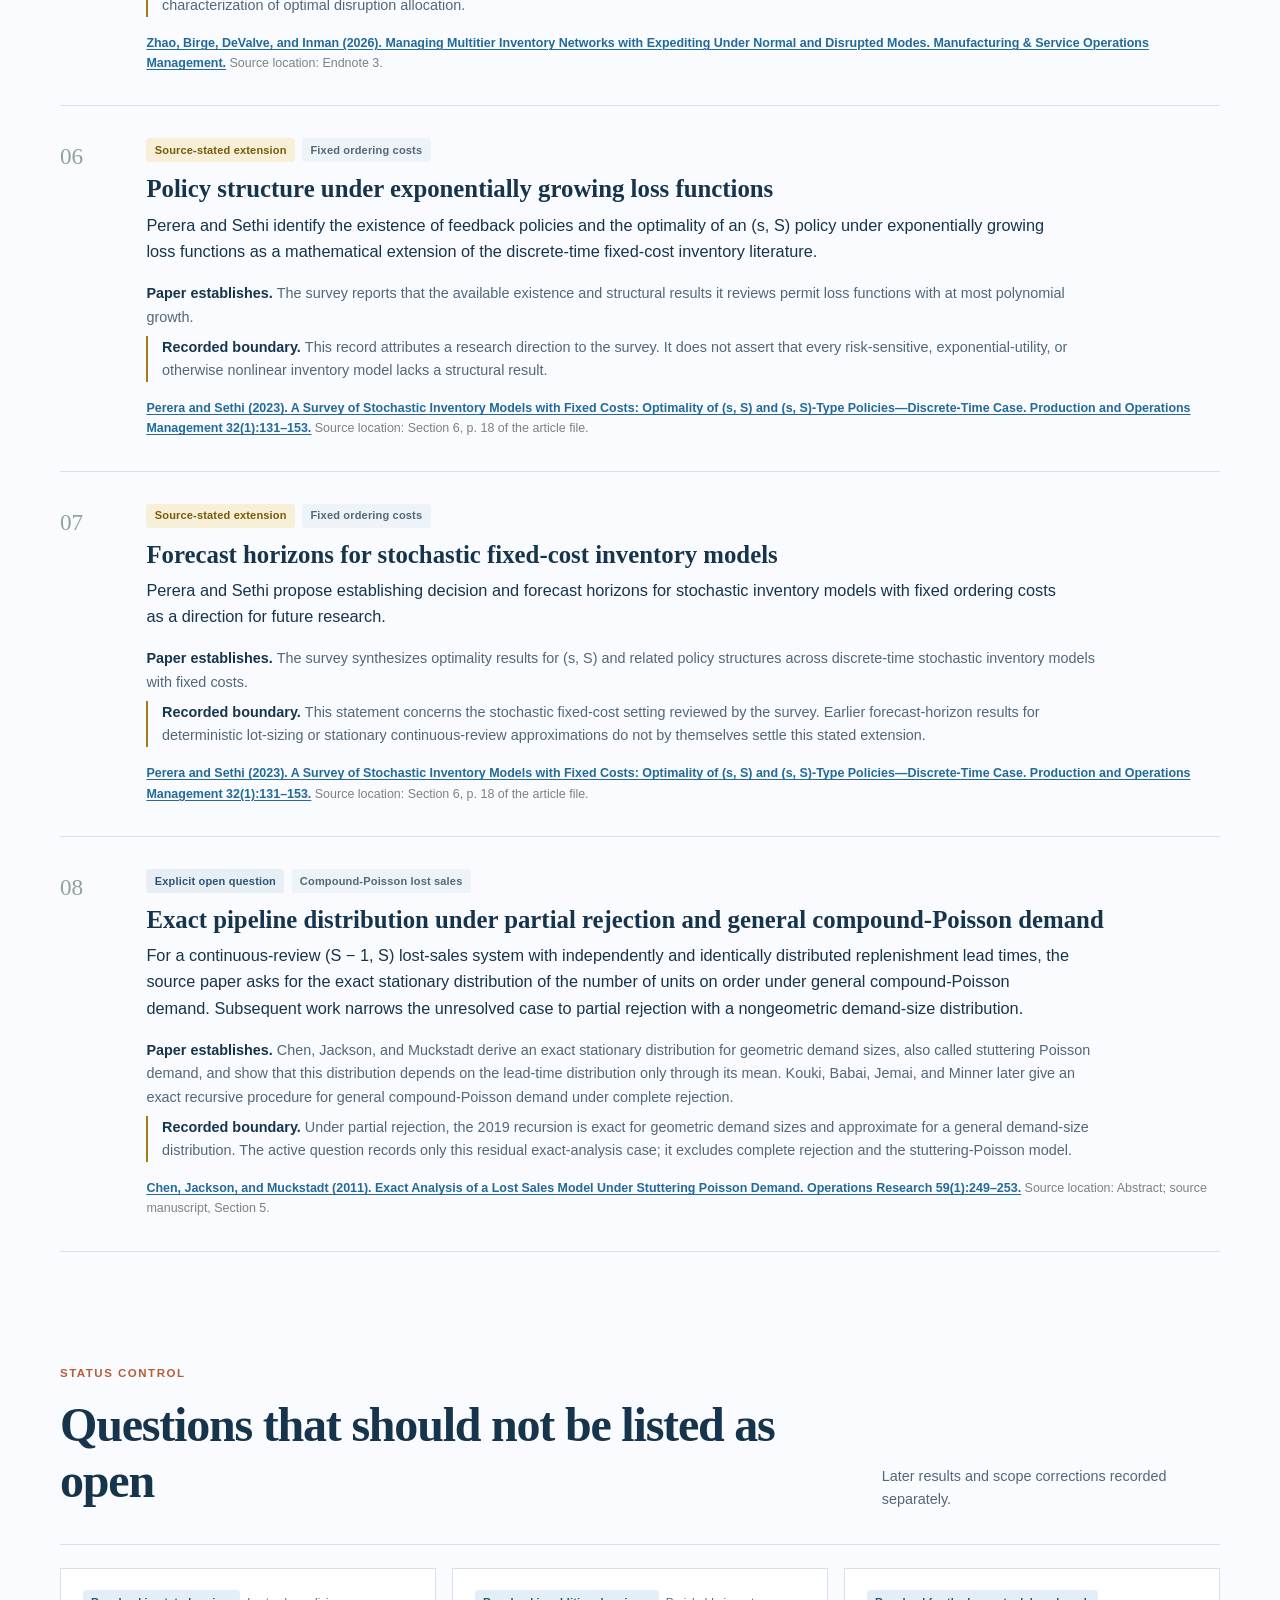
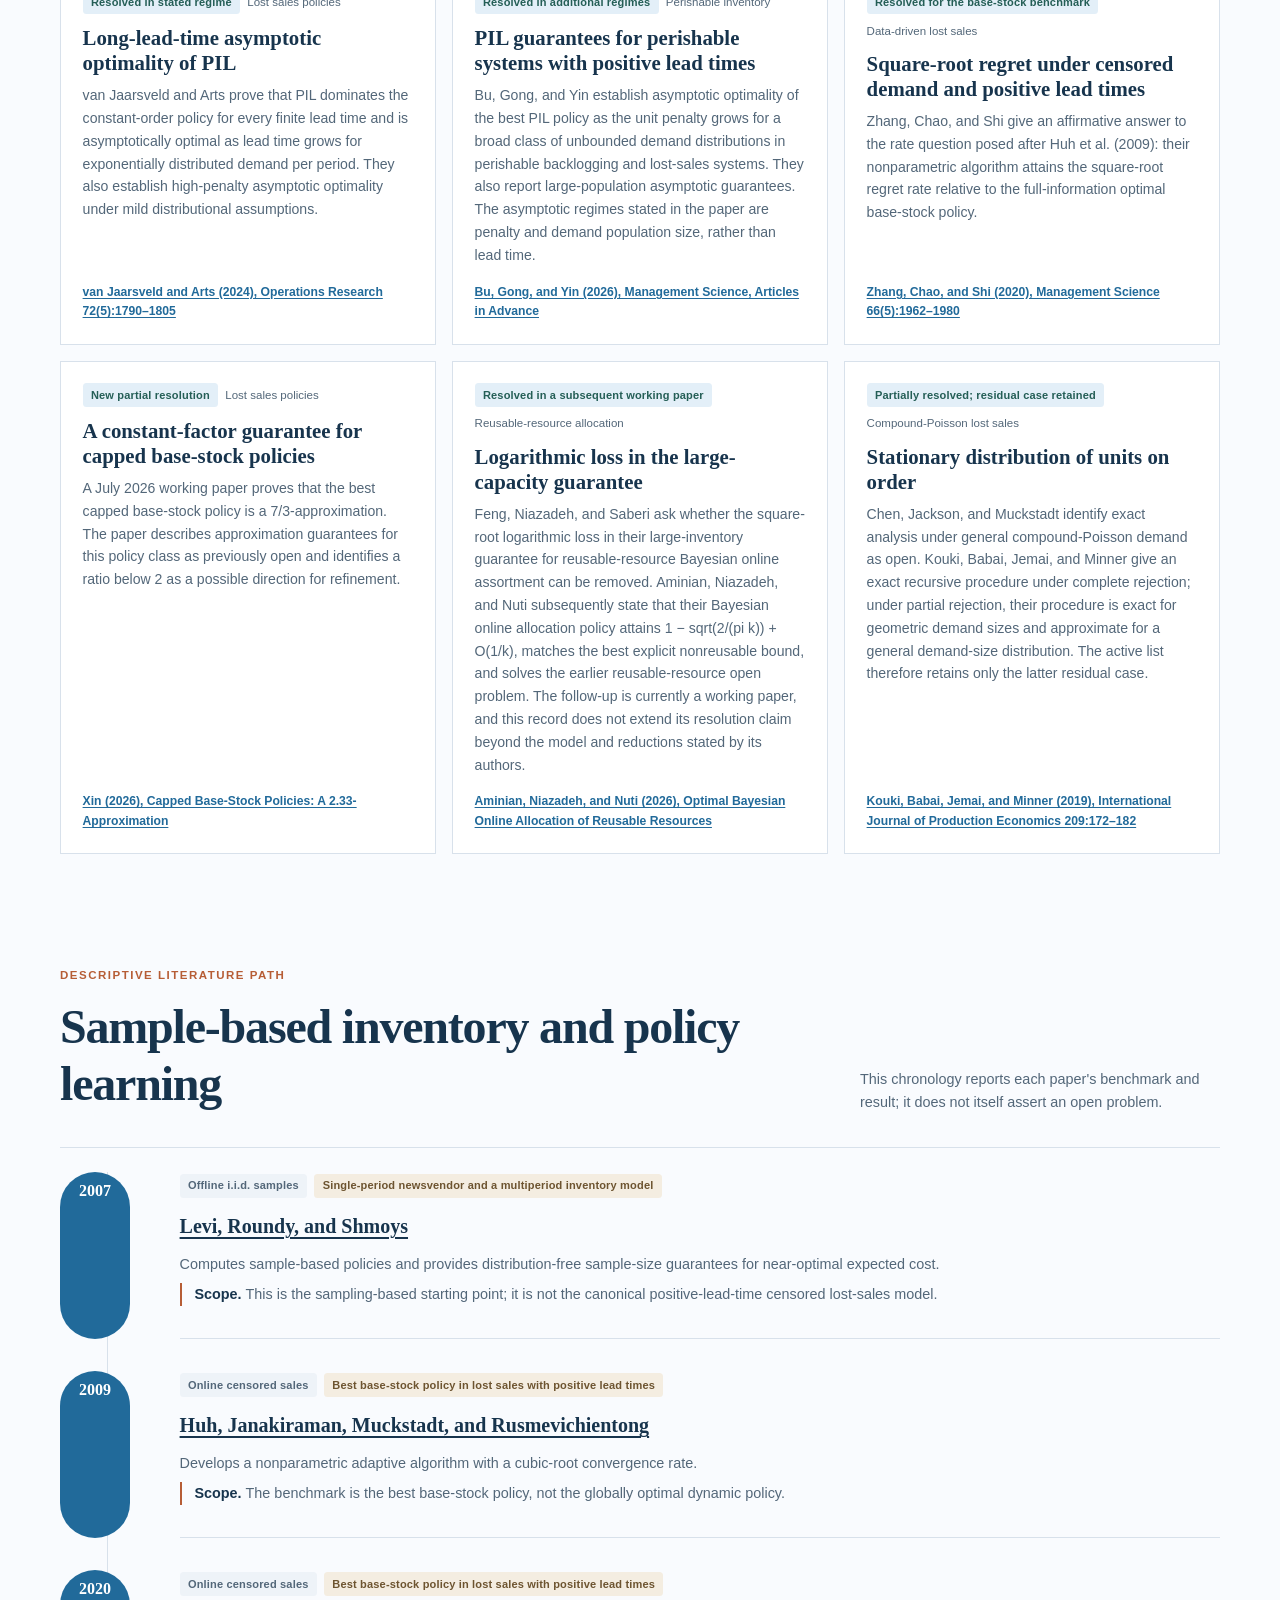
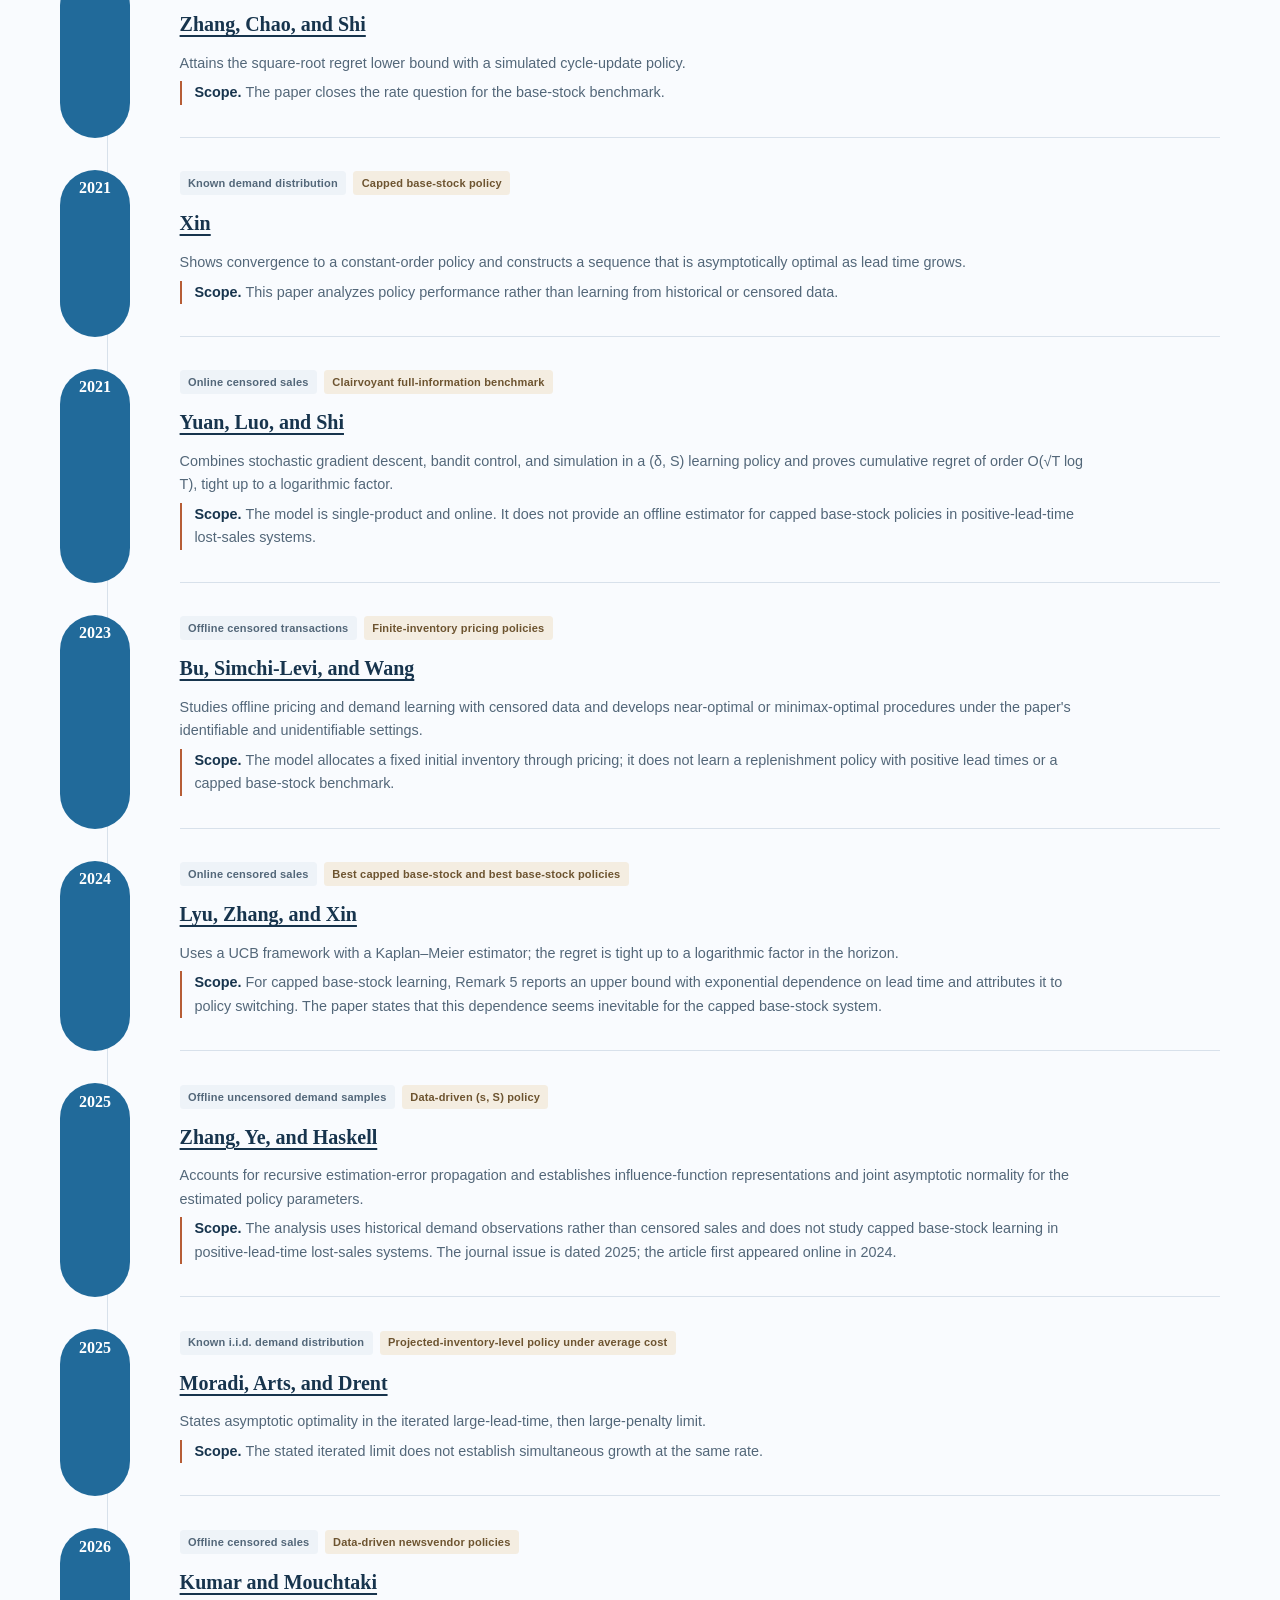
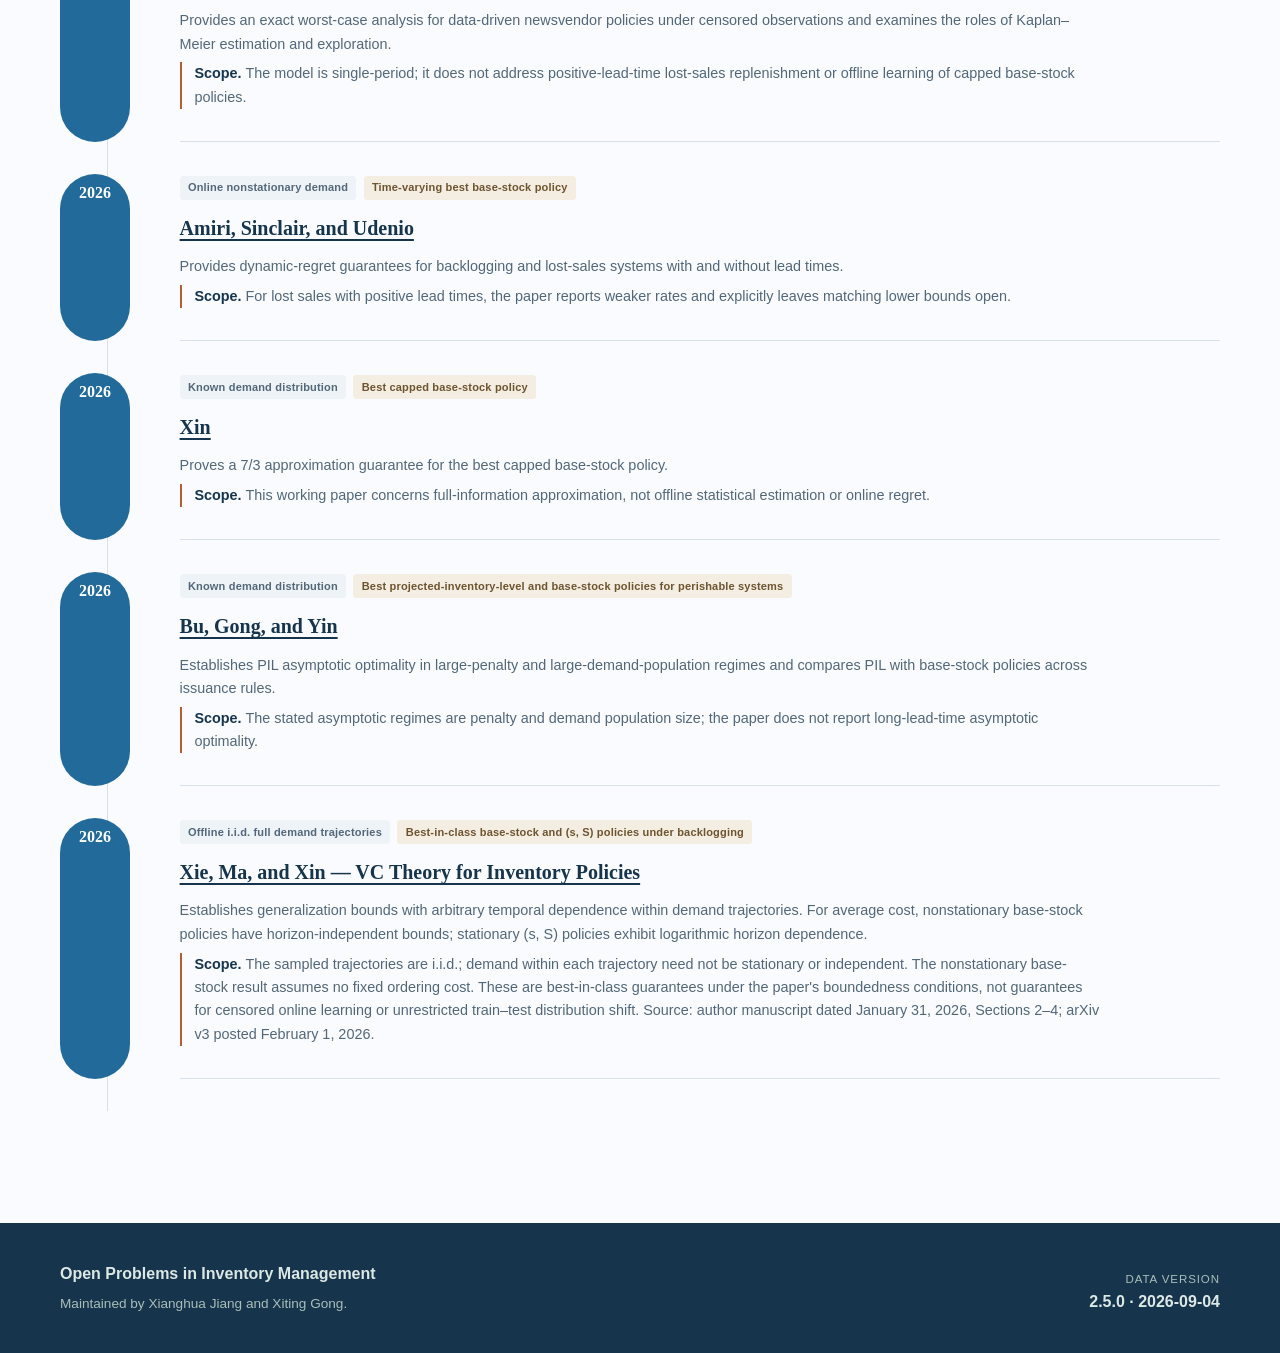
==== commit 2a80c4fb: "Add audited acquisition and citation coverage with offline policy-learning evidence (v2.5.0)" ====
--- a/index.html
+++ b/index.html
@@ -10,9 +10,10 @@
     <meta name="twitter:card" content="summary_large_image" />
     <link rel="canonical" href="https://nusjxh.github.io/open-problems-in-inventory-management/" />
     <title>Open Problems in Inventory Management</title>
-    <link rel="stylesheet" href="assets/styles.css?v=2.4.0" />
-    <script defer src="assets/app.js?v=2.4.0"></script>
-    <script type="module" src="assets/trends.js?v=2.4.0"></script>
+    <link rel="stylesheet" href="assets/styles.css?v=2.5.0" />
+    <script defer src="assets/app.js?v=2.5.0"></script>
+    <script type="module" src="assets/trends.js?v=2.5.0"></script>
+    <script type="module" src="assets/evidence.js?v=2.5.0"></script>
   </head>
   <body>
     <a class="skip-link" href="#paper-list">Skip to the paper list</a>
@@ -90,6 +91,8 @@
         <div id="acquisition-summary" class="data-notice" aria-live="polite"></div>
       </section>
 
+      <section id="evidence-coverage" class="shell evidence-section" aria-label="Supplementary search and citation coverage"><p>Loading supplementary search coverage…</p></section>
+
       <section id="paper-list" class="shell registry-section" aria-labelledby="paper-list-title">
         <div class="section-intro">
           <div><p class="eyebrow">Paper list</p><h2 id="paper-list-title">Questions stated in the literature</h2></div>
@@ -116,7 +119,7 @@
 
       <section id="literature-path" class="shell path-section" aria-labelledby="path-title">
         <div class="section-intro">
-          <div><p class="eyebrow">Descriptive literature path</p><h2 id="path-title">From sample-based inventory to learning capped base-stock policies</h2></div>
+          <div><p class="eyebrow">Descriptive literature path</p><h2 id="path-title">Sample-based inventory and policy learning</h2></div>
           <p>This chronology reports each paper's benchmark and result; it does not itself assert an open problem.</p>
         </div>
         <div id="path-list" class="path-list"></div>
@@ -127,7 +130,7 @@
     <footer class="site-footer">
       <div class="shell footer-grid">
         <div><strong>Open Problems in Inventory Management</strong><p>Maintained by Xianghua Jiang and Xiting Gong.</p></div>
-        <div><span>Data version</span><strong id="footer-version">2.4.0 · 2026-09-04</strong></div>
+        <div><span>Data version</span><strong id="footer-version">2.5.0 · 2026-09-04</strong></div>
       </div>
     </footer>
   </body>
--- a/assets/styles.css
+++ b/assets/styles.css
@@ -17,6 +17,26 @@
   --serif: Georgia, "Times New Roman", serif;
   --sans: Inter, ui-sans-serif, -apple-system, BlinkMacSystemFont, "Segoe UI", sans-serif;
 }
+
+.evidence-section { padding-block: 2.5rem; border-top: 1px solid var(--line); }
+.evidence-section .evidence-stats { grid-template-columns: repeat(3, minmax(0, 1fr)); }
+.evidence-grid { display: grid; grid-template-columns: repeat(2, minmax(0, 1fr)); gap: 1.3rem; }
+.evidence-panel { margin: 0; min-width: 0; }
+.evidence-panel figcaption p { color: var(--muted); font-size: 0.9rem; min-height: 3rem; }
+.evidence-bars { padding: 0; list-style: none; display: grid; gap: 1rem; }
+.evidence-row-label { display: flex; justify-content: space-between; align-items: baseline; gap: 1rem; font-size: 0.9rem; line-height: 1.4; }
+.evidence-row-label strong { white-space: nowrap; font-variant-numeric: tabular-nums; }
+.evidence-track { height: 0.5rem; margin-top: 0.5rem; background: var(--surface-soft); border-radius: 2px; overflow: hidden; }
+.evidence-track span { display: block; height: 100%; background: var(--teal); }
+.is-partial .evidence-track span { background: var(--orange); }
+.evidence-row-status { display: block; margin-top: 0.25rem; color: var(--muted); font-size: 0.875rem; }
+.citation-bars { gap: 1.45rem; }
+.citation-bars .evidence-track span { background: var(--blue); }
+.query-definition { font-family: ui-monospace, monospace; font-size: 0.875rem; overflow-wrap: anywhere; }
+.evidence-section details li { margin-block: 0.5rem; }
+.evidence-section details h3 { margin-top: 1.3rem; }
+@media (max-width: 800px) { .evidence-grid { grid-template-columns: 1fr; } .evidence-panel figcaption p { min-height: 0; } }
+@media (max-width: 520px) { .evidence-section .evidence-stats { grid-template-columns: 1fr; } }
 
 * { box-sizing: border-box; }
 html { scroll-behavior: smooth; }
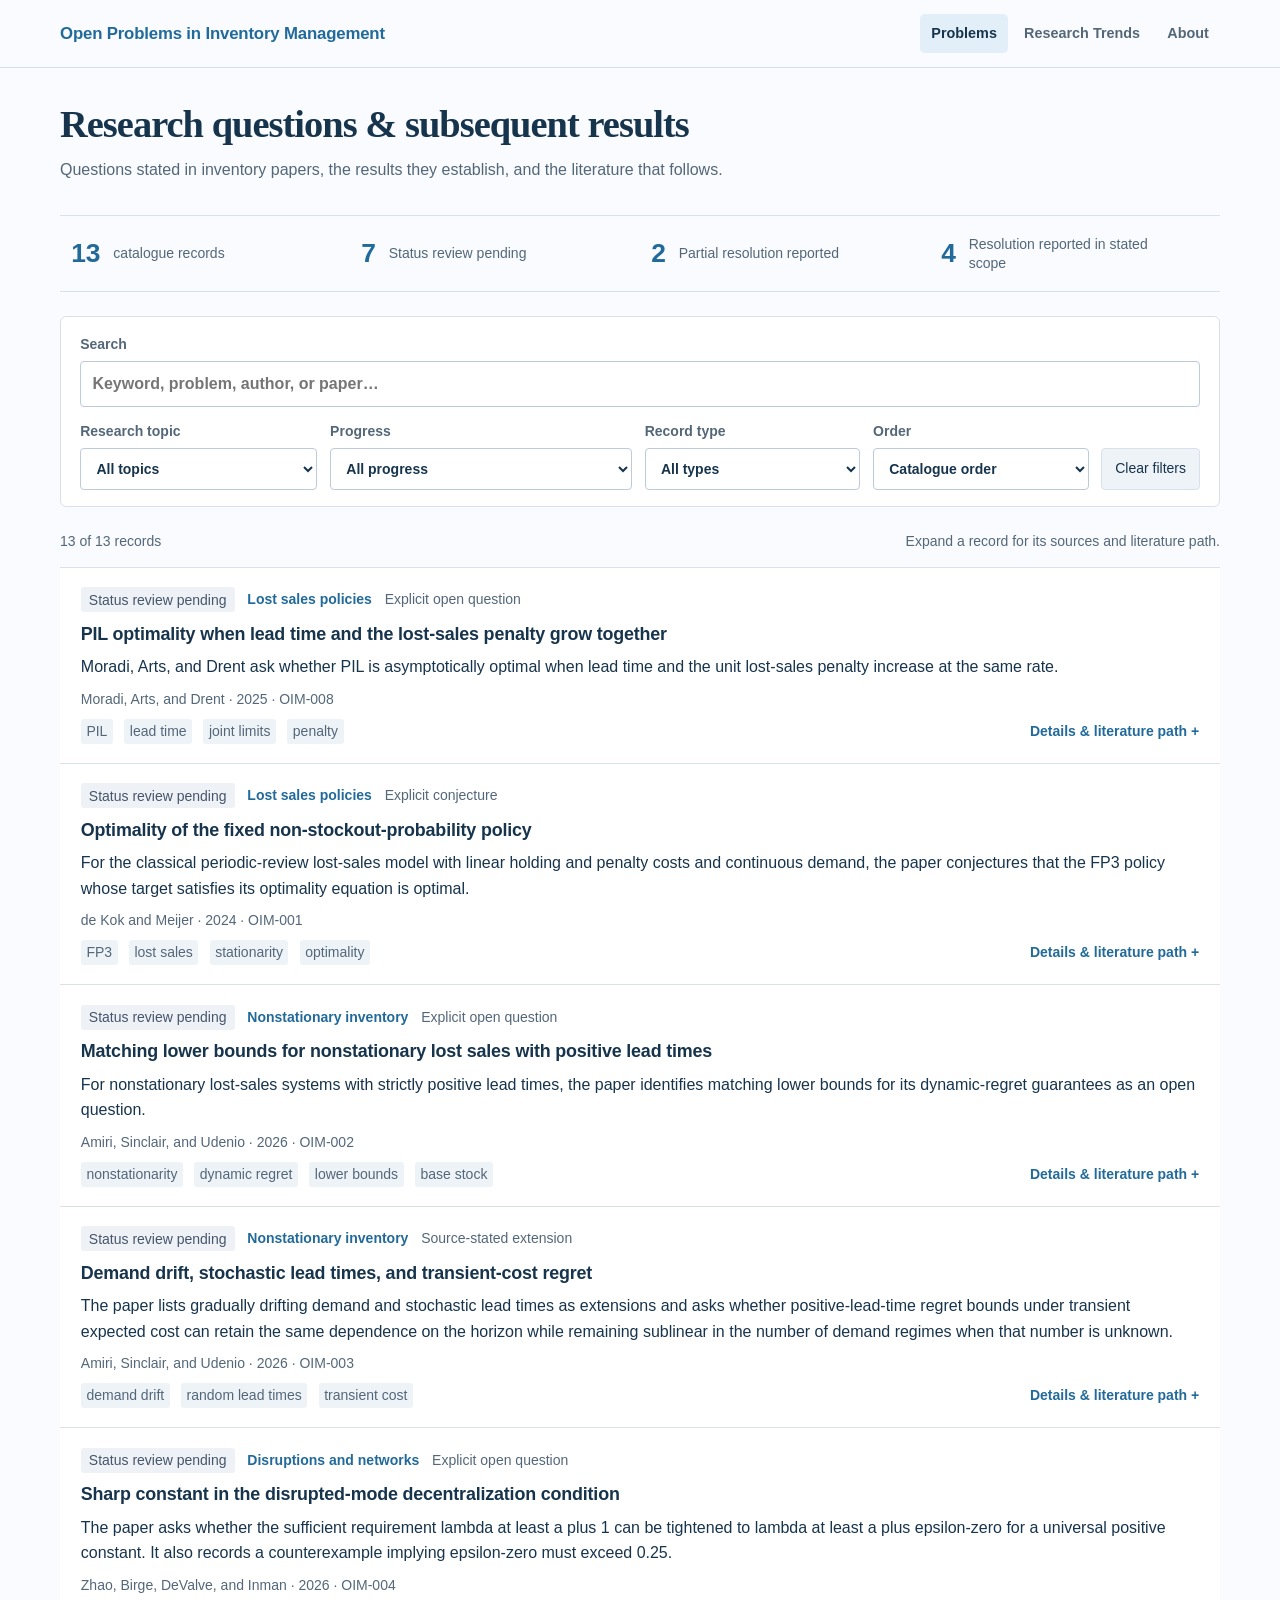
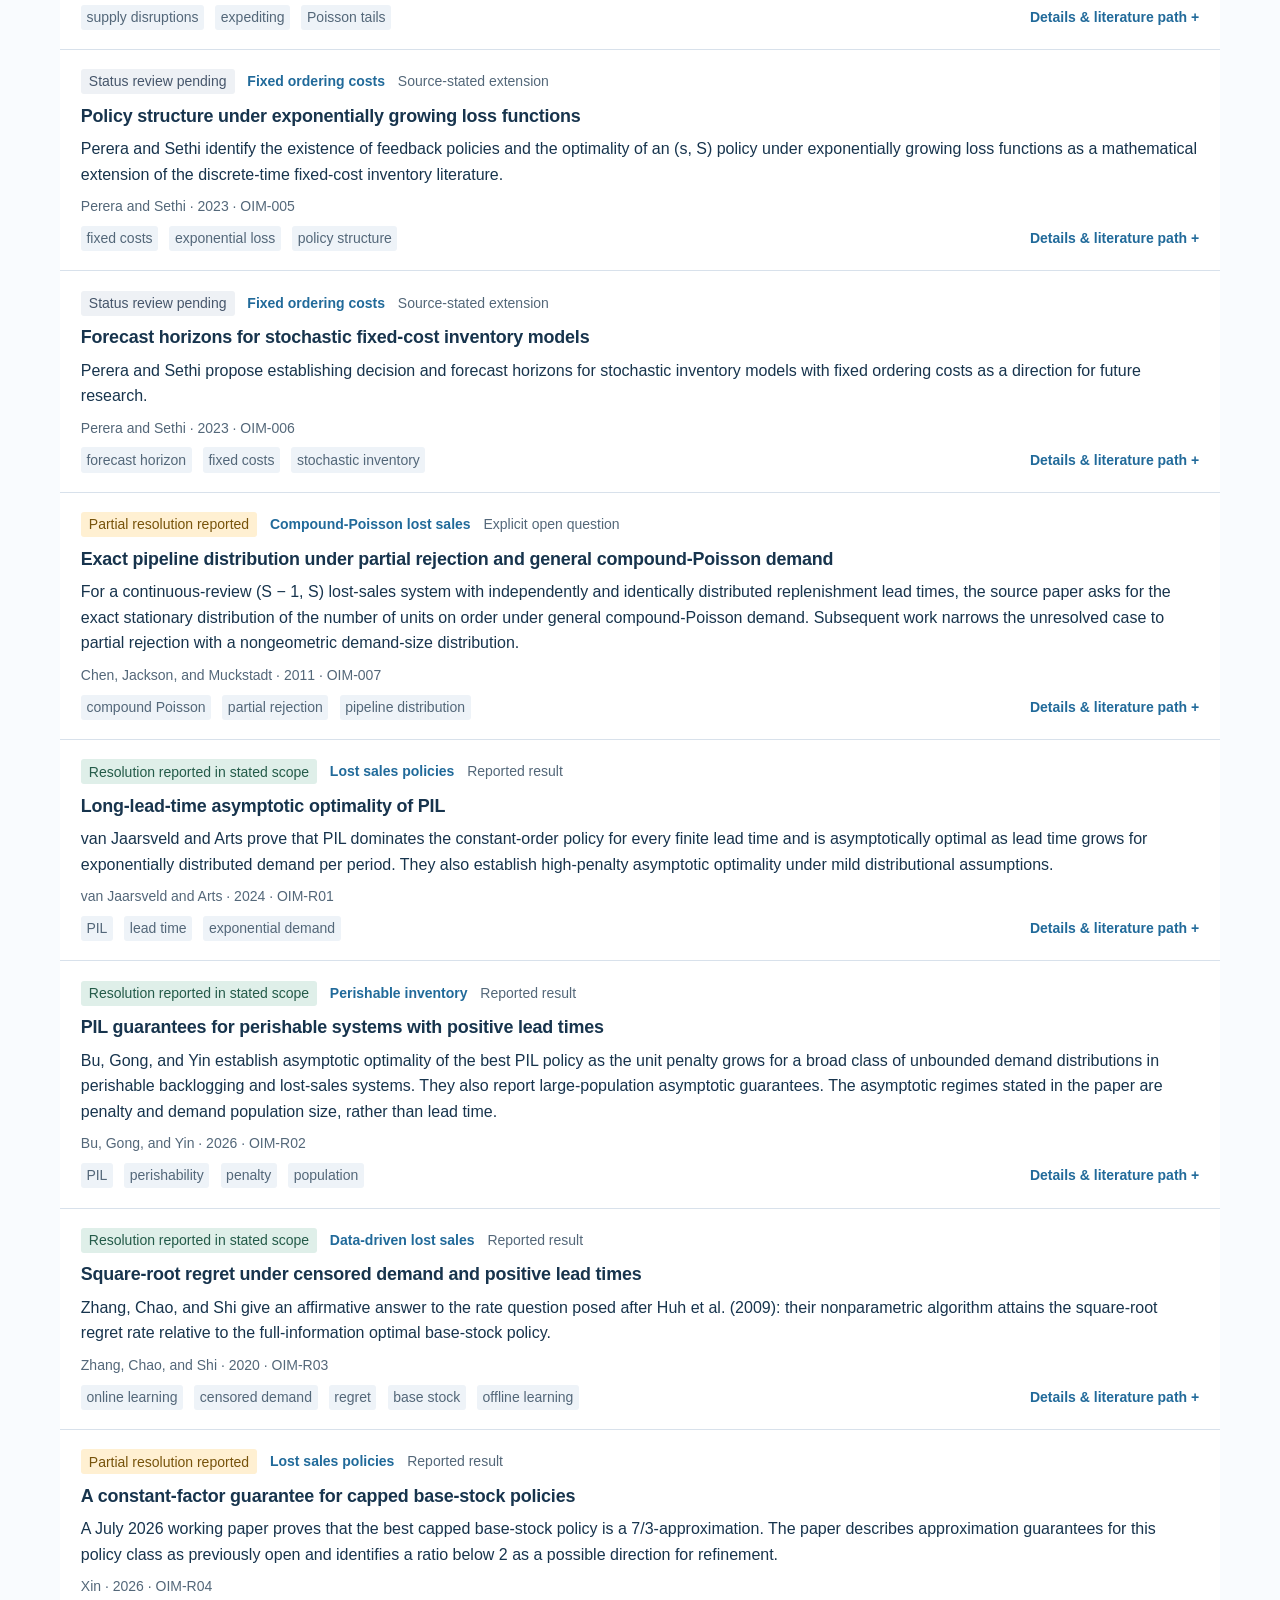
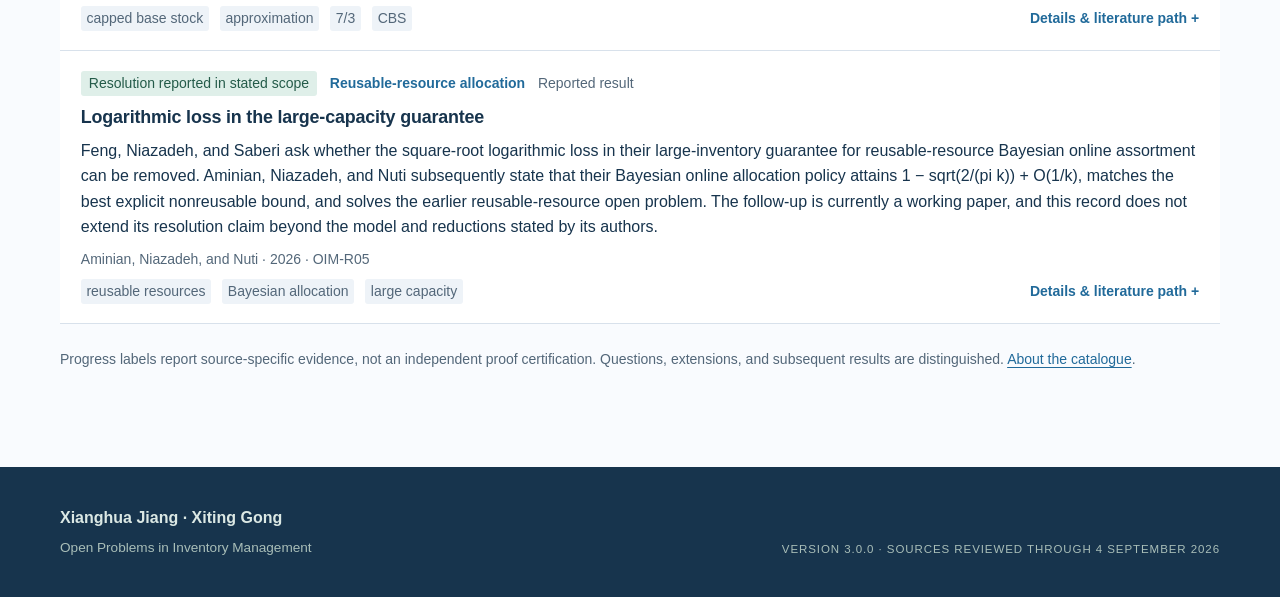
==== commit db677ad2: "Release 3.0.0: organize catalogue, trends, and project information" ====
--- a/index.html
+++ b/index.html
@@ -1,137 +1,22 @@
 <!doctype html>
 <html lang="en">
-  <head>
-    <meta charset="utf-8" />
-    <meta name="viewport" content="width=device-width, initial-scale=1" />
-    <meta name="description" content="A source-led list of open questions, stated limitations, and status updates in inventory management." />
-    <meta property="og:title" content="Open Problems in Inventory Management" />
-    <meta property="og:description" content="What inventory papers state, what they establish, and what they explicitly leave open." />
-    <meta property="og:image" content="https://nusjxh.github.io/open-problems-in-inventory-management/assets/open-graph.png" />
-    <meta name="twitter:card" content="summary_large_image" />
-    <link rel="canonical" href="https://nusjxh.github.io/open-problems-in-inventory-management/" />
-    <title>Open Problems in Inventory Management</title>
-    <link rel="stylesheet" href="assets/styles.css?v=2.5.0" />
-    <script defer src="assets/app.js?v=2.5.0"></script>
-    <script type="module" src="assets/trends.js?v=2.5.0"></script>
-    <script type="module" src="assets/evidence.js?v=2.5.0"></script>
-  </head>
-  <body>
-    <a class="skip-link" href="#paper-list">Skip to the paper list</a>
-    <header class="site-header">
-      <a class="brand" href="index.html">Open Problems in Inventory Management</a>
-      <nav aria-label="Primary navigation">
-        <a class="active" href="index.html">Paper list</a>
-        <a href="#research-trends">Research trends</a>
-        <a href="#literature-path">Literature paths</a>
-        <a href="methodology.html">Methodology</a>
-        <a href="about.html">About</a>
-      </nav>
-    </header>
-
-    <main>
-      <section class="hero shell">
-        <div>
-          <p class="eyebrow">Source-led research registry · audit dated 4 September 2026</p>
-          <h1>What inventory papers state, establish, and leave open.</h1>
-          <p class="lede">
-            This site records research questions only when a paper states a conjecture, an open question,
-            or a limitation or extension in its own text. Editorially inferred ideas are not presented as
-            open problems.
-          </p>
-        </div>
-        <aside class="principle-note">
-          <strong>Public wording rule</strong>
-          <p>Report the source. Preserve its scope. Do not add an importance or novelty judgment.</p>
-        </aside>
-      </section>
-
-      <section class="shell summary-strip" aria-label="Registry summary">
-        <div><strong id="stat-open">8</strong><span>source-stated items</span></div>
-        <div><strong id="stat-topics">5</strong><span>inventory streams</span></div>
-        <div><strong id="stat-updates">6</strong><span>status updates</span></div>
-        <div><strong id="stat-audit">2026-09-04</strong><span>audit through</span></div>
-      </section>
-
-      <section id="research-trends" class="shell trends-section" aria-labelledby="trends-title">
-        <div class="section-intro">
-          <div><p class="eyebrow">Descriptive research activity</p><h2 id="trends-title">Inventory topics in six journals</h2></div>
-          <p>Keyword-screening counts support literature discovery; they are not counts of open problems.</p>
-        </div>
-        <div class="trend-controls" aria-label="Trend display controls">
-          <label>Source<select id="trend-source"><option value="wos">Web of Science</option><option value="openalex">OpenAlex · broader screen</option></select></label>
-          <label>Measure<select id="trend-measure"><option value="count">Number of records</option><option value="share">Share of records (%)</option></select></label>
-          <label>From<select id="trend-from" aria-label="First publication year"></select></label>
-          <label>To<select id="trend-to" aria-label="Last publication year"></select></label>
-        </div>
-        <p class="trend-note">2000–2025 is shown by default. Selecting 2026 includes an incomplete year, shown with dashed lines. Sources have different coverage and screening definitions; they are never combined.</p>
-        <p id="trend-state" class="trend-state" role="status">Loading the verified aggregate…</p>
-        <div class="trend-summary" aria-label="Summary for the selected years">
-          <div><strong id="trend-records">—</strong><span>source records in selected years</span></div>
-          <div><strong id="trend-inventory">—</strong><span>inventory keyword matches</span></div>
-          <div><strong id="trend-abstracts">—</strong><span>records with an abstract</span></div>
-          <div><strong id="trend-years">—</strong><span>selected publication years</span></div>
-        </div>
-        <figure class="chart-panel overview-panel">
-          <figcaption><h3>Inventory research over time</h3><p id="overview-unit">Annual inventory-scope records</p></figcaption>
-          <div id="overview-chart" class="chart-wrap"></div>
-        </figure>
-        <div class="chart-section-heading"><h3>Research topics</h3><p id="topic-unit">Annual keyword matches; panels use a common scale.</p></div>
-        <div id="topic-charts" class="topic-charts"></div>
-        <figure class="chart-panel">
-          <figcaption><h3>Topics by publication year</h3><p id="heatmap-unit">Darker cells indicate more matching records.</p></figcaption>
-          <div id="topic-heatmap" class="heatmap-wrap"></div>
-          <p class="chart-note">Topics overlap. A record may appear in more than one row. Hover or focus a cell for its count and denominator.</p>
-        </figure>
-        <details class="historical-screen">
-          <summary>Underlying counts and annual metadata coverage</summary>
-          <div id="trend-table" class="trend-table-wrap"></div>
-        </details>
-        <p id="trend-note" class="trend-note"></p>
-        <div class="data-links"><a class="method-link" href="methodology.html#wos-protocol">Methods and cohort reconciliation</a><a id="trend-download" class="method-link" href="data/wos-trends.json" download>Download aggregate JSON</a></div>
-        <div id="acquisition-summary" class="data-notice" aria-live="polite"></div>
-      </section>
-
-      <section id="evidence-coverage" class="shell evidence-section" aria-label="Supplementary search and citation coverage"><p>Loading supplementary search coverage…</p></section>
-
-      <section id="paper-list" class="shell registry-section" aria-labelledby="paper-list-title">
-        <div class="section-intro">
-          <div><p class="eyebrow">Paper list</p><h2 id="paper-list-title">Questions stated in the literature</h2></div>
-          <p id="result-count" class="result-count" aria-live="polite">Loading records…</p>
-        </div>
-        <div class="list-tools">
-          <label class="search-field">
-            <span class="sr-only">Search records</span>
-            <input id="search" type="search" placeholder="Search title, author, topic, or phrase…" autocomplete="off" />
-          </label>
-          <div id="topic-filters" class="topic-filters" aria-label="Filter by topic"></div>
-        </div>
-        <div id="open-list" class="paper-list"></div>
-        <div id="empty-state" class="empty-state" hidden><h3>No matching paper statements</h3><p>Clear the search or select a different topic.</p></div>
-      </section>
-
-      <section class="shell status-section" aria-labelledby="status-title">
-        <div class="section-intro">
-          <div><p class="eyebrow">Status control</p><h2 id="status-title">Questions that should not be listed as open</h2></div>
-          <p>Later results and scope corrections recorded separately.</p>
-        </div>
-        <div id="status-list" class="status-list"></div>
-      </section>
-
-      <section id="literature-path" class="shell path-section" aria-labelledby="path-title">
-        <div class="section-intro">
-          <div><p class="eyebrow">Descriptive literature path</p><h2 id="path-title">Sample-based inventory and policy learning</h2></div>
-          <p>This chronology reports each paper's benchmark and result; it does not itself assert an open problem.</p>
-        </div>
-        <div id="path-list" class="path-list"></div>
-      </section>
-
-    </main>
-
-    <footer class="site-footer">
-      <div class="shell footer-grid">
-        <div><strong>Open Problems in Inventory Management</strong><p>Maintained by Xianghua Jiang and Xiting Gong.</p></div>
-        <div><span>Data version</span><strong id="footer-version">2.5.0 · 2026-09-04</strong></div>
-      </div>
-    </footer>
-  </body>
-</html>
+<head><meta charset="utf-8" /><meta name="viewport" content="width=device-width, initial-scale=1" /><title>Problems · Open Problems in Inventory Management</title><meta name="description" content="Research questions and subsequent results in inventory management, with source papers, scope conditions, and related literature." /><link rel="canonical" href="https://nusjxh.github.io/open-problems-in-inventory-management/" /><link rel="stylesheet" href="assets/styles.css?v=3.0.0" /><script type="module" src="assets/app.js?v=3.0.0"></script><meta property="og:title" content="Open Problems in Inventory Management" /><meta property="og:description" content="Research questions, source papers, and subsequent results." /><meta property="og:image" content="https://nusjxh.github.io/open-problems-in-inventory-management/assets/open-graph.png" /><meta name="twitter:card" content="summary_large_image" /></head>
+<body class="problems-page"><a class="skip-link" href="#paper-list">Skip to problems</a><header class="site-header"><a class="brand" href="index.html">Open Problems in Inventory Management</a><nav aria-label="Primary navigation"><a class="active" aria-current="page" href="index.html">Problems</a><a href="trends.html">Research Trends</a><a href="about.html">About</a></nav></header>
+<main class="shell catalogue-main">
+<section class="catalogue-intro" aria-labelledby="page-title"><h1 id="page-title">Research questions &amp; subsequent results</h1><p>Questions stated in inventory papers, the results they establish, and the literature that follows.</p></section>
+<section id="record-overview" class="record-overview" aria-label="Record overview"><p>Loading the research catalogue…</p></section>
+<section id="paper-list" aria-labelledby="list-title"><h2 id="list-title" class="sr-only">Browse research questions and results</h2>
+<form id="problem-filters" class="problem-filters" role="search">
+<label class="catalogue-search">Search<input id="search" name="q" type="search" placeholder="Keyword, problem, author, or paper…" autocomplete="off" /></label>
+<div class="filter-row">
+<label>Research topic<select id="filter-topic"><option value="">All topics</option></select></label>
+<label>Progress<select id="filter-progress"><option value="">All progress</option></select></label>
+<label>Record type<select id="filter-kind"><option value="">All types</option></select></label>
+<label>Order<select id="filter-sort"><option value="default">Catalogue order</option><option value="newest">Newest source first</option><option value="oldest">Oldest source first</option></select></label>
+<button id="clear-filters" type="button">Clear filters</button></div></form>
+<div class="catalogue-list-heading"><p id="result-count" role="status" aria-live="polite">Loading records…</p><p>Expand a record for its sources and literature path.</p></div>
+<div id="open-list" class="problem-catalogue"></div>
+<div id="empty-state" class="empty-state" hidden><h3>No matching records</h3><p>Try a broader search or clear the filters.</p></div>
+<noscript><p>Enable JavaScript to search the catalogue, or read the <a href="data/problem-index.json">source-linked record data</a>.</p></noscript></section>
+<p class="catalogue-footnote">Progress labels report source-specific evidence, not an independent proof certification. Questions, extensions, and subsequent results are distinguished. <a href="about.html#inclusion">About the catalogue</a>.</p>
+</main><footer class="site-footer"><div class="shell footer-grid"><div><strong>Xianghua Jiang · Xiting Gong</strong><p>Open Problems in Inventory Management</p></div><div><span id="footer-version">Version 3.0.0 · Sources reviewed through 4 September 2026</span></div></div></footer></body></html>
--- a/assets/styles.css
+++ b/assets/styles.css
@@ -285,3 +285,79 @@
   .footer-grid { align-items: flex-start; flex-direction: column; }
   .footer-grid > div:last-child { text-align: left; }
 }
+/* Three-page catalogue: compact first screen, detail on demand. */
+.catalogue-intro { padding-block: 2.1rem 1rem; }
+.catalogue-intro h1 { max-width: none; font-size: clamp(1.8rem,3vw,2.6rem); margin-bottom:.65rem; letter-spacing:-.025em; }
+.catalogue-intro p { color:var(--muted); margin:0; max-width:900px; }
+.record-overview { display:grid; grid-template-columns:repeat(4,minmax(0,1fr)); margin:1rem 0 1.5rem; border-block:1px solid var(--line); }
+.record-overview>div { display:flex; align-items:center; gap:.8rem; padding:1rem .7rem; }
+.record-overview strong { font-size:1.65rem; color:var(--teal); font-variant-numeric:tabular-nums; }
+.record-overview span { max-width:180px; color:var(--muted); font-size:.875rem; line-height:1.35; }
+.problem-filters { background:var(--surface); padding:1rem 1.2rem; border:1px solid var(--line); border-radius:6px; }
+.problem-filters label,.network-picker { display:flex; flex-direction:column; gap:.35rem; color:var(--muted); font-size:.875rem; font-weight:600; min-width:0; }
+.problem-filters input,.problem-filters select,.network-picker select { width:100%; min-height:42px; padding:.55rem .7rem; color:var(--ink); background:white; border:1px solid #bccbd9; border-radius:4px; font:inherit; }
+.catalogue-search input { font-size:1rem; }
+.filter-row { display:grid; grid-template-columns:1.1fr 1.4fr 1fr 1fr auto; gap:.8rem; align-items:end; margin-top:.8rem; }
+#clear-filters { min-height:42px; padding:.55rem .8rem; border:1px solid var(--line); border-radius:4px; background:var(--surface-soft); color:var(--ink); cursor:pointer; font-size:.875rem; }
+.catalogue-list-heading { display:flex; justify-content:space-between; gap:1rem; margin-top:.6rem; color:var(--muted); font-size:.875rem; }
+.problem-catalogue { border-top:1px solid var(--line); }
+.problem-record { border-bottom:1px solid var(--line); background:var(--surface); }
+.problem-record>summary { list-style:none; padding:1.2rem 1.3rem; cursor:pointer; }
+.problem-record>summary::-webkit-details-marker { display:none; }
+.problem-record>summary:hover { background:#f0f5fa; }
+.problem-record[open]>summary { background:var(--teal-soft); border-left:3px solid var(--teal); padding-left:calc(1.3rem - 3px); }
+.record-topline { display:flex; align-items:center; flex-wrap:wrap; gap:.5rem .8rem; font-size:.875rem; }
+.progress-pill { display:inline-block; padding:.15rem .5rem; border-radius:3px; font-size:.875rem; line-height:1.45; }
+.progress-pending { background:#eef1f5; color:#46566b; }
+.progress-partial { background:#fff0d2; color:#77530b; }
+.progress-resolved { background:#dfefe9; color:#245b49; }
+.record-topic { color:var(--teal); font-weight:650; }
+.record-kind { color:var(--muted); }
+.record-title { margin:.6rem 0 .4rem; font-family:var(--sans); font-size:1.12rem; font-weight:650; line-height:1.45; letter-spacing:-.01em; }
+.record-summary { margin:.4rem 0; line-height:1.6; }
+.record-citation { color:var(--muted); font-size:.875rem; margin:.5rem 0; }
+.record-keywords { display:flex; align-items:center; flex-wrap:wrap; gap:.35rem .7rem; font-size:.875rem; color:var(--muted); }
+.record-keywords>span:not(.expand-label) { background:var(--surface-soft); padding:.08rem .35rem; border-radius:3px; }
+.record-keywords .expand-label { color:var(--teal); margin-left:auto; font-weight:600; }
+.expand-label::after { content:' +'; }
+.problem-record[open] .expand-label::after { content:' −'; }
+.problem-expanded { padding:1.5rem 1.6rem; border-top:1px solid var(--line); }
+.record-detail-grid { display:grid; grid-template-columns:1.65fr 1fr; gap:2rem; }
+.problem-expanded h3 { font-size:1rem; }
+.problem-expanded p { margin:.5rem 0 1rem; }
+.record-source { border-left:1px solid var(--line); padding-left:1.4rem; font-size:.9rem; overflow-wrap:anywhere; }
+.progress-explanation { padding:.6rem .9rem; background:var(--surface-soft); margin-bottom:1.5rem; font-size:.9rem; }
+.progress-explanation p { margin:.3rem 0; }
+.timeline-note,.timeline-meta,.timeline-scope,.related-records { color:var(--muted); font-size:.9rem; }
+.record-timeline { list-style:none; padding:0; }
+.record-timeline>li { display:grid; grid-template-columns:52px minmax(0,1fr); gap:1rem; padding:0 0 1.3rem; }
+.record-timeline>li>div { padding-left:1rem; border-left:2px solid var(--line); }
+.timeline-year { color:var(--teal); font-weight:650; font-variant-numeric:tabular-nums; }
+.timeline-role { display:block; font-size:.875rem; color:var(--muted); margin-bottom:.25rem; }
+.record-timeline a { font-weight:600; }
+.record-timeline p { margin:.45rem 0; }
+.catalogue-footnote { color:var(--muted); font-size:.875rem; margin-block:1.5rem 2.5rem; }
+.supporting-data { margin-block:1rem 3rem; }
+.methods-fold { border-block:1px solid var(--line); margin-top:1rem; padding:1rem 0; }
+.methods-fold>summary { color:var(--ink); font-weight:600; cursor:pointer; min-height:28px; }
+.methods-fold[open]>summary { margin-bottom:1rem; }
+.methods-fold .method-grid { display:block; padding-block:1.2rem; border:0; }
+.methods-fold .method-heading h2 { font-family:var(--sans); font-size:1.1rem; letter-spacing:0; }
+.methods-fold .eyebrow { display:none; }
+.methods-fold .prose-block { font-size:.95rem; }
+.methods-fold .prose-block p { margin-block:.5rem 1rem; }
+.methods-fold .section-intro h2 { font-size:1.5rem; }
+.about-main { max-width:960px; }
+.about-main>section:not(.catalogue-intro) { margin-block:1.5rem 2rem; }
+.about-main h2 { font-family:var(--sans); font-size:1.3rem; letter-spacing:0; }
+.maintainer-grid { display:grid; grid-template-columns:1fr 1fr; gap:2rem; margin-top:1rem; }
+.maintainer-grid article { padding:1rem 0; border-top:1px solid var(--line); }
+.maintainer-grid h3 { font-size:1rem; }
+.network-picker { max-width:380px; }
+#network-graph svg { width:100%; height:auto; display:block; margin-top:1rem; background:white; border:1px solid var(--line); border-radius:6px; }
+.network-paper-list li { margin-block:.5rem; }
+.network-method { margin-top:1.2rem; font-size:.9rem; }
+.problem-filters :focus-visible,summary:focus-visible,.network-picker select:focus-visible { outline:3px solid var(--teal); outline-offset:3px; }
+@media(max-width:900px) { .filter-row { grid-template-columns:1fr 1fr; } #clear-filters { justify-self:start; } .record-overview { grid-template-columns:1fr 1fr; } .record-detail-grid { grid-template-columns:1fr; gap:1rem; } .record-source { border-left:0; padding:1rem 0 0; border-top:1px solid var(--line); } }
+@media(max-width:600px) { .site-header { align-items:flex-start; gap:.6rem; padding:.8rem 1rem; flex-direction:column; } .site-header nav { gap:.1rem; } .site-header nav a { padding:.35rem .5rem; } .brand { font-size:.95rem; } .shell { width:calc(100% - 2rem); } .record-overview>div { padding:.65rem .35rem; gap:.5rem; } .record-overview strong { font-size:1.4rem; } .catalogue-list-heading { flex-direction:column; gap:0; } .catalogue-list-heading p { margin:.35rem 0; } .problem-record>summary { padding:1rem; } .problem-record[open]>summary { padding-left:calc(1rem - 3px); } .problem-expanded { padding:1rem; } .record-keywords .expand-label { margin-left:0; } .record-timeline>li { grid-template-columns:42px minmax(0,1fr); gap:.5rem; } .maintainer-grid { grid-template-columns:1fr; gap:.5rem; } }
+@media(max-width:390px) { .filter-row { grid-template-columns:1fr; } }
